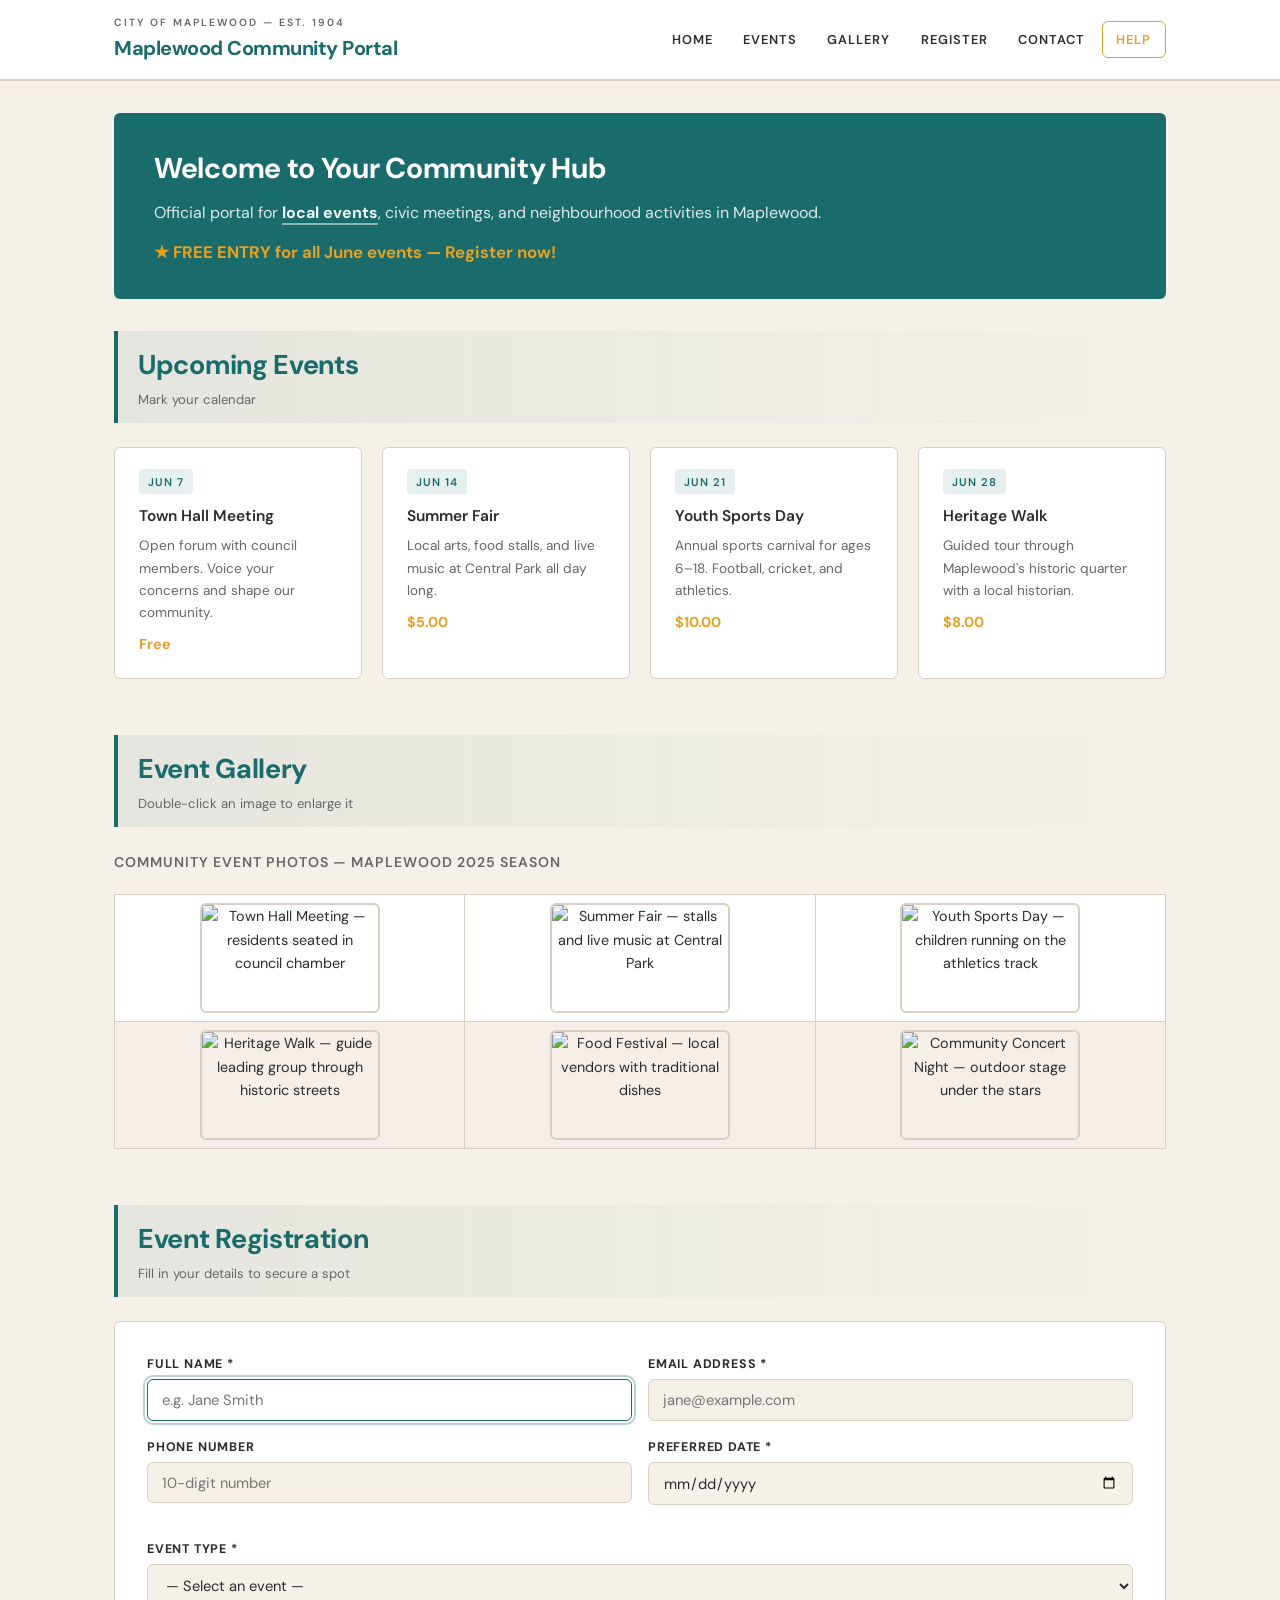
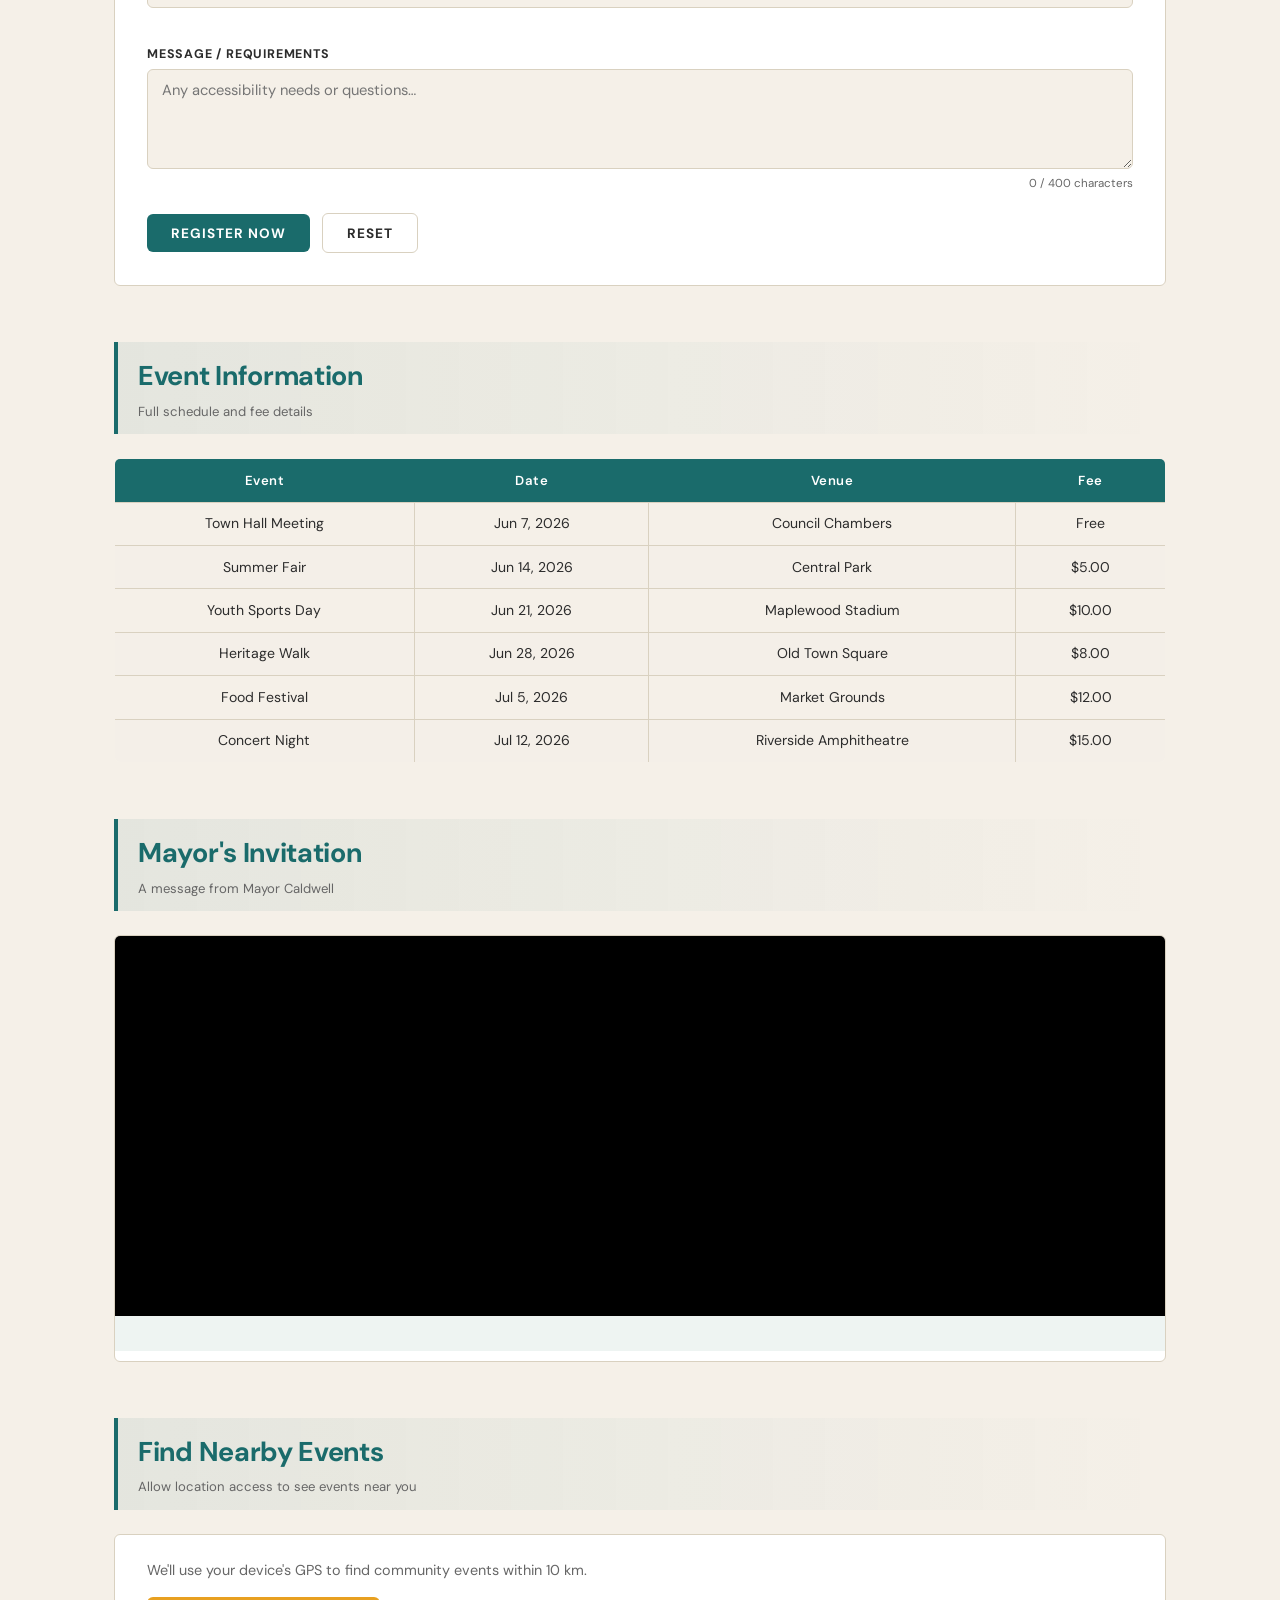
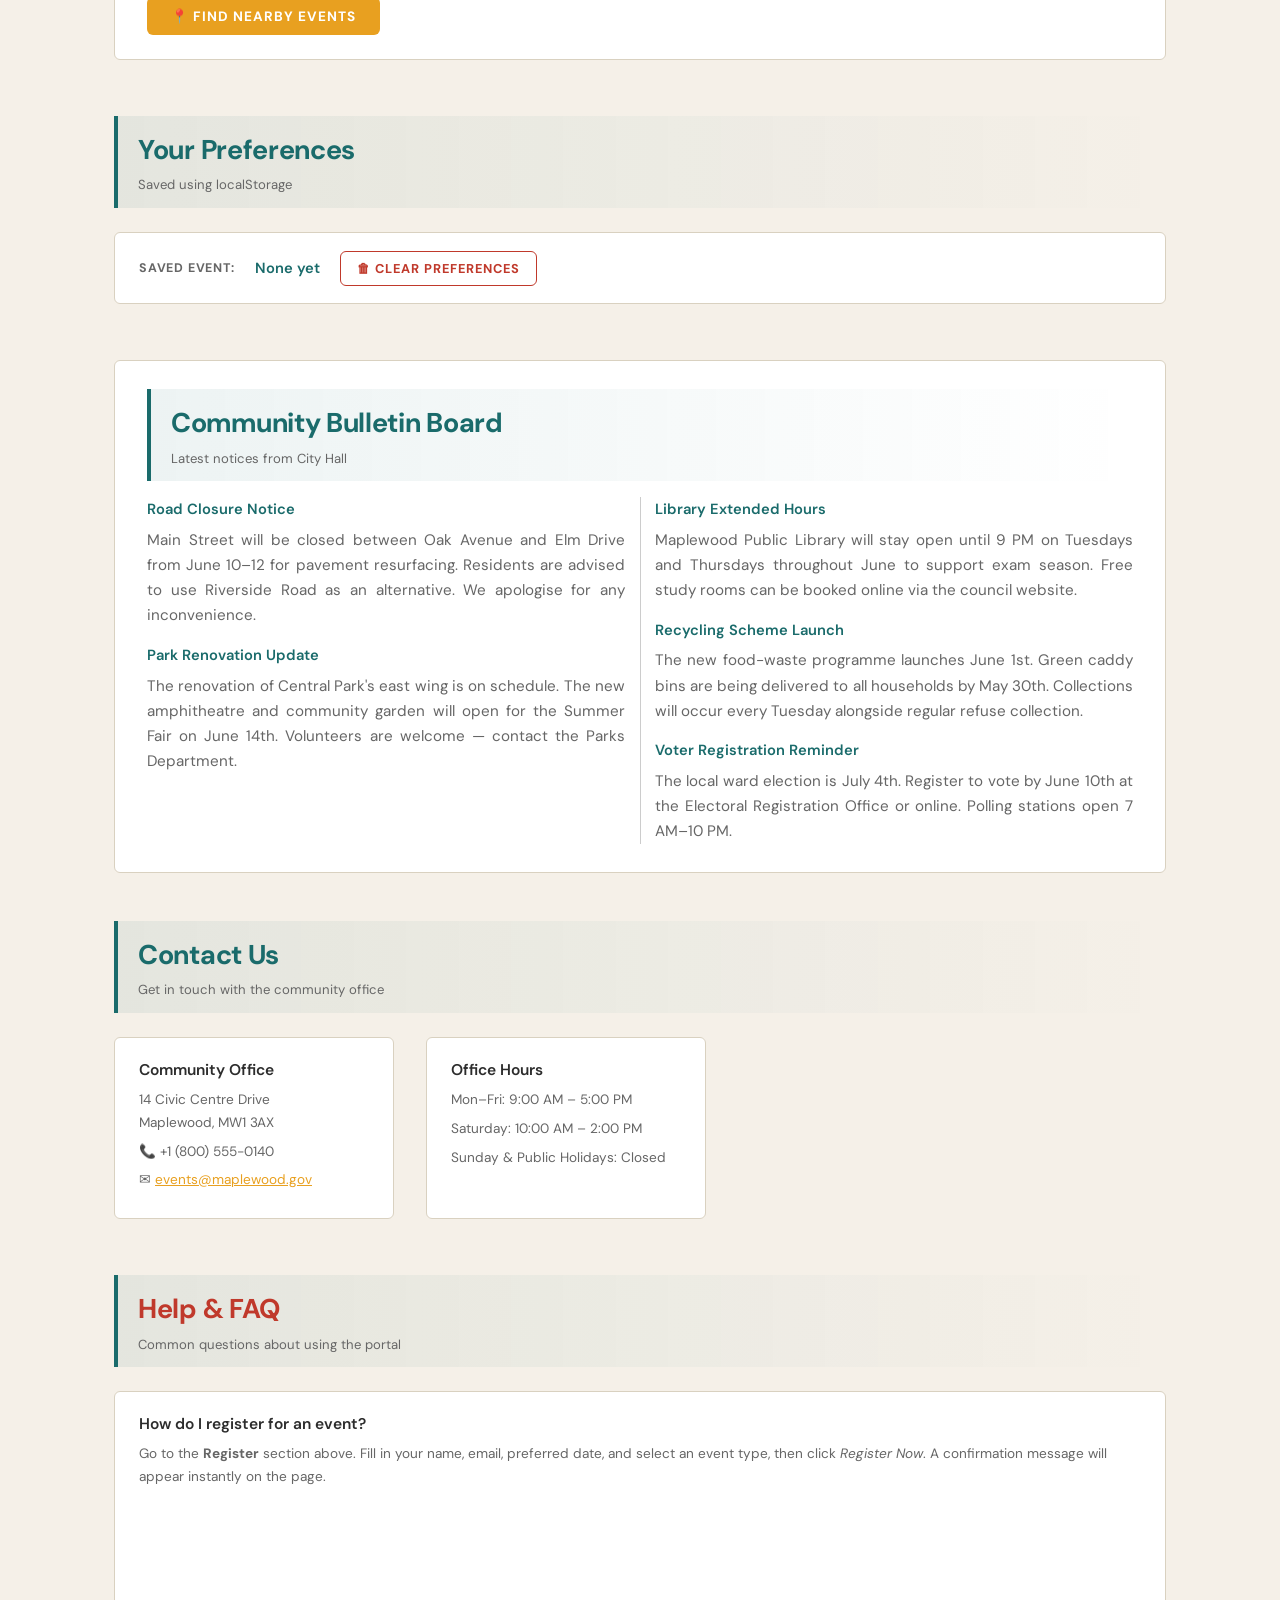
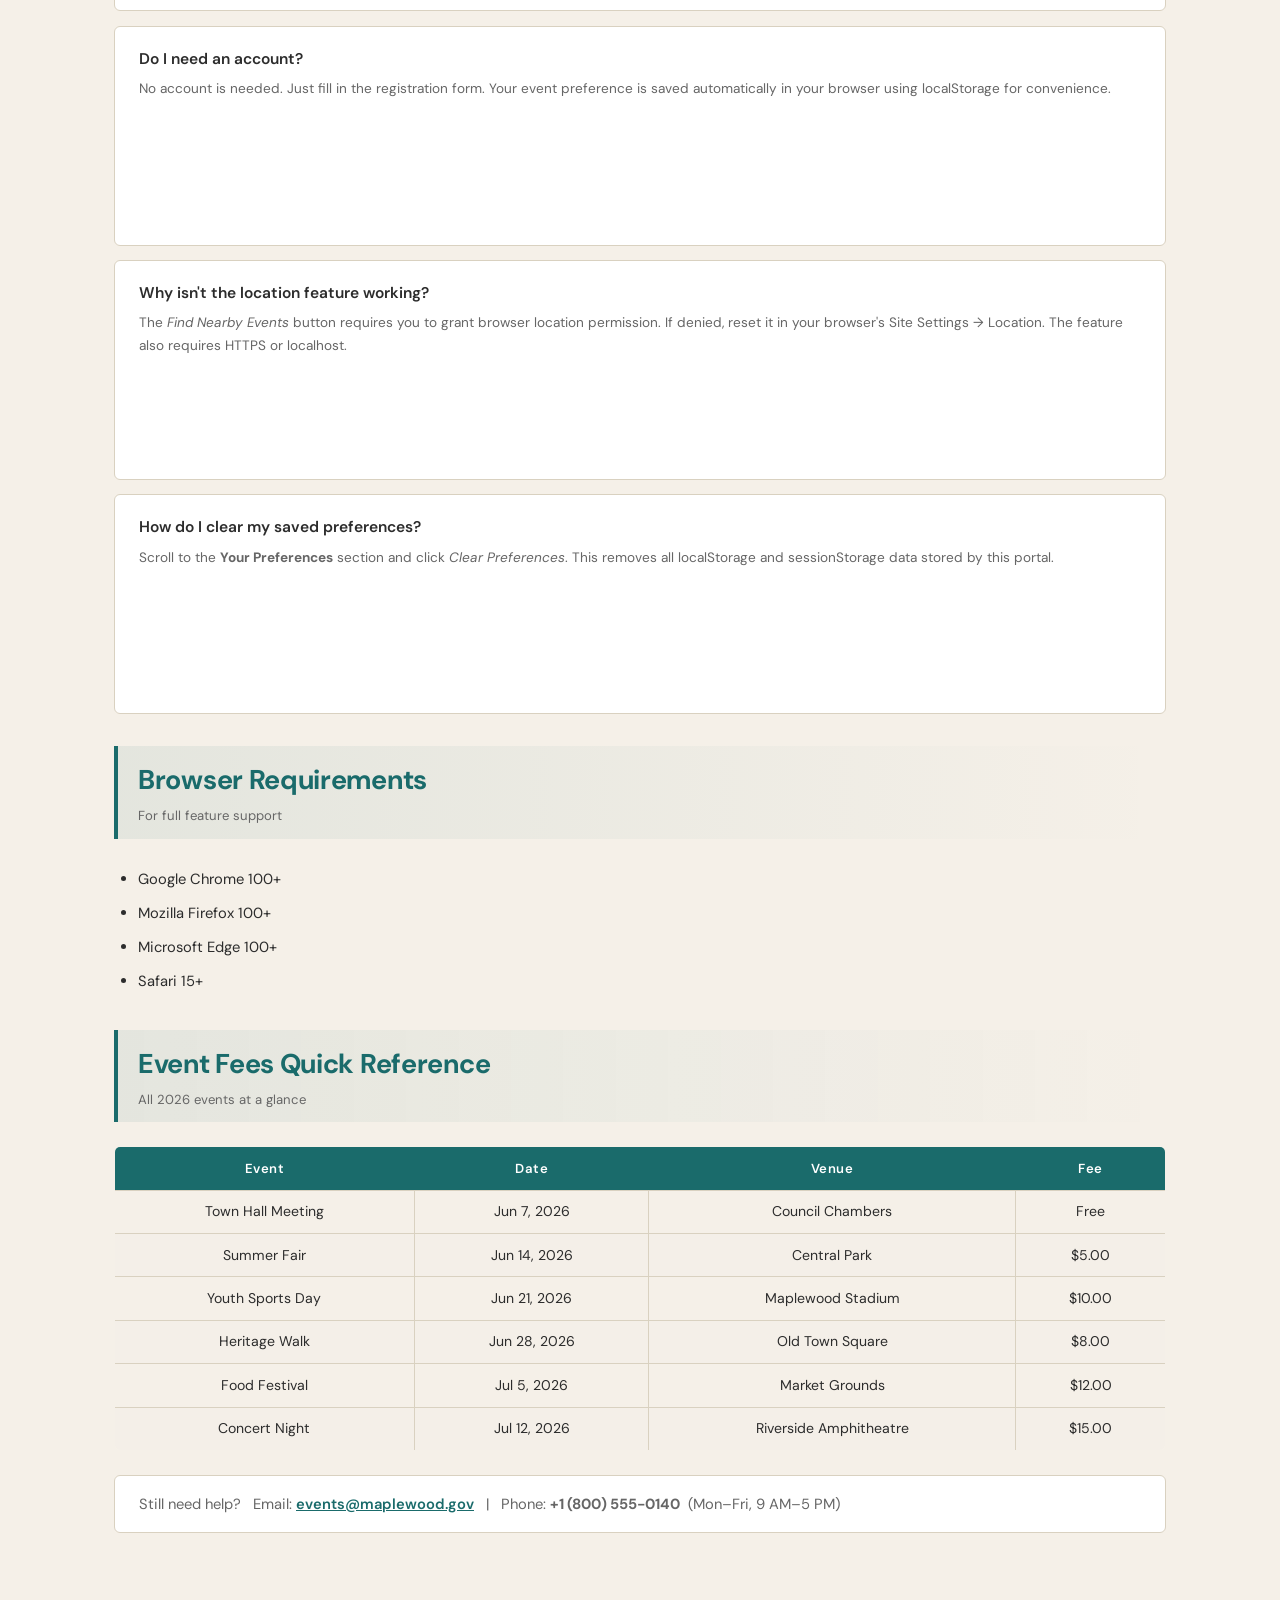
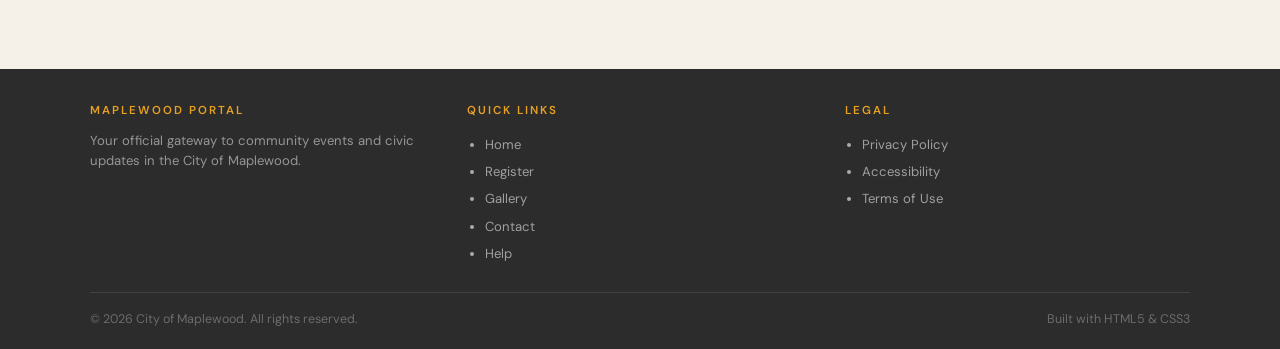
==== Module_1/index.html @ 19e80761 "Module 1 completed" ====
<!DOCTYPE html>
<html lang="en">
<head>
  <meta charset="UTF-8" />
  <meta name="viewport" content="width=device-width, initial-scale=1.0" />
  <meta name="description" content="Maplewood Local Community Event Portal — Find, register, and enjoy events in your neighbourhood." />
  <title>Maplewood Community Event Portal</title>

  <!-- CSS Method #2: Internal <style> block — body background + welcomeBanner -->
  <style>
    body {
      background-color: #F5F0E8;
    }
    #welcomeBanner {
      background-color: #1A6B6B;
    }
  </style>

  <!-- CSS Method #3: External stylesheet -->
  <link rel="stylesheet" href="styles.css" />
</head>

<!-- onbeforeunload warns if form has unsaved input -->
<body onbeforeunload="return warnUnsaved();">

<!-- ===================== HEADER ===================== -->
<header id="mainHeader">
  <div class="header-inner">
    <div class="logo-area">
      <span class="org-label">City of Maplewood &mdash; Est. 1904</span>
      <h1>Maplewood Community Portal</h1>
    </div>

    <!-- Navigation -->
    <nav aria-label="Main navigation">
      <ul>
        <li><a href="#home">Home</a></li>
        <li><a href="#events">Events</a></li>
        <li><a href="#gallery">Gallery</a></li>
        <li><a href="#register">Register</a></li>
        <li><a href="#contact">Contact</a></li>
        <li><a href="#help" class="nav-help">Help</a></li>
      </ul>
    </nav>
    <!-- End Navigation -->
  </div>
</header>

<!-- ===================== MAIN ===================== -->
<main class="page-wrap" aria-label="Main content">

  <!-- ===== HOME ===== -->
  <section id="home" aria-labelledby="home-h">

    <!-- Welcome Banner: bg set via internal <style>; padding/border via external CSS -->
    <div id="welcomeBanner">
      <h2 id="home-h">Welcome to Your Community Hub</h2>
      <p>
        Official portal for <span class="highlight">local events</span>, civic meetings,
        and neighbourhood activities in Maplewood.
      </p>
      <!-- CSS Method #1: Inline style — amber "Free Entry" badge -->
      <p style="margin-top: 0.75rem;">
        <span style="color: #E8A020; font-weight: bold; font-size: 1.05rem;">
          &#9733; FREE ENTRY for all June events &mdash; Register now!
        </span>
      </p>
    </div>

    <!-- Event Cards -->
    <div class="section-hd">
      <h2>Upcoming Events</h2>
      <p>Mark your calendar</p>
    </div>

    <div class="cards-row">
      <article class="eventCard">
        <span class="tag">Jun 7</span>
        <h3>Town Hall Meeting</h3>
        <p>Open forum with council members. Voice your concerns and shape our community.</p>
        <span class="fee-tag">Free</span>
      </article>
      <article class="eventCard">
        <span class="tag">Jun 14</span>
        <h3>Summer Fair</h3>
        <p>Local arts, food stalls, and live music at Central Park all day long.</p>
        <span class="fee-tag">$5.00</span>
      </article>
      <article class="eventCard">
        <span class="tag">Jun 21</span>
        <h3>Youth Sports Day</h3>
        <p>Annual sports carnival for ages 6&ndash;18. Football, cricket, and athletics.</p>
        <span class="fee-tag">$10.00</span>
      </article>
      <article class="eventCard">
        <span class="tag">Jun 28</span>
        <h3>Heritage Walk</h3>
        <p>Guided tour through Maplewood's historic quarter with a local historian.</p>
        <span class="fee-tag">$8.00</span>
      </article>
    </div>
  </section>
  <!-- End Home -->

  <!-- ===== GALLERY ===== -->
  <section id="gallery" aria-labelledby="gallery-h">
    <div class="section-hd">
      <h2 id="gallery-h">Event Gallery</h2>
      <p>Double-click an image to enlarge it</p>
    </div>

    <!-- Table: 2 rows x 3 columns -->
    <div class="gallery-wrap">
      <table class="gallery-table" aria-label="Event photo gallery">
        <caption>Community Event Photos &mdash; Maplewood 2025 Season</caption>
        <tbody>
          <tr>
            <td>
              <img
                src="https://placehold.co/180x110/1A6B6B/ffffff?text=Town+Hall"
                alt="Town Hall Meeting — residents seated in council chamber"
                title="Town Hall 2025"
                class="gallery-img"
                ondblclick="toggleEnlarge(this)"
              />
            </td>
            <td>
              <img
                src="https://placehold.co/180x110/E8A020/ffffff?text=Summer+Fair"
                alt="Summer Fair — stalls and live music at Central Park"
                title="Summer Fair 2025"
                class="gallery-img"
                ondblclick="toggleEnlarge(this)"
              />
            </td>
            <td>
              <img
                src="https://placehold.co/180x110/2E7D32/ffffff?text=Sports+Day"
                alt="Youth Sports Day — children running on the athletics track"
                title="Youth Sports Day 2025"
                class="gallery-img"
                ondblclick="toggleEnlarge(this)"
              />
            </td>
          </tr>
          <tr>
            <td>
              <img
                src="https://placehold.co/180x110/5C4033/ffffff?text=Heritage+Walk"
                alt="Heritage Walk — guide leading group through historic streets"
                title="Heritage Walk 2025"
                class="gallery-img"
                ondblclick="toggleEnlarge(this)"
              />
            </td>
            <td>
              <img
                src="https://placehold.co/180x110/B71C1C/ffffff?text=Food+Festival"
                alt="Food Festival — local vendors with traditional dishes"
                title="Food Festival 2025"
                class="gallery-img"
                ondblclick="toggleEnlarge(this)"
              />
            </td>
            <td>
              <img
                src="https://placehold.co/180x110/1A237E/ffffff?text=Concert+Night"
                alt="Community Concert Night — outdoor stage under the stars"
                title="Concert Night 2025"
                class="gallery-img"
                ondblclick="toggleEnlarge(this)"
              />
            </td>
          </tr>
        </tbody>
      </table>
    </div>
  </section>
  <!-- End Gallery -->

  <!-- ===== REGISTER ===== -->
  <section id="register" aria-labelledby="register-h">
    <div class="section-hd">
      <h2 id="register-h">Event Registration</h2>
      <p>Fill in your details to secure a spot</p>
    </div>

    <div class="form-box">
      <form id="regForm" novalidate>

        <div class="form-grid">

          <!-- Name -->
          <div class="form-group">
            <label for="fullName">Full Name *</label>
            <input
              type="text"
              id="fullName"
              name="fullName"
              placeholder="e.g. Jane Smith"
              required
              autofocus
            />
          </div>

          <!-- Email -->
          <div class="form-group">
            <label for="emailAddr">Email Address *</label>
            <input
              type="email"
              id="emailAddr"
              name="emailAddr"
              placeholder="jane@example.com"
              required
            />
          </div>

          <!-- Phone -->
          <div class="form-group">
            <label for="phoneNum">Phone Number</label>
            <input
              type="tel"
              id="phoneNum"
              name="phoneNum"
              placeholder="10-digit number"
              onblur="validatePhone(this)"
            />
            <!-- Error span shown by JS on blur -->
            <span class="phone-error" id="phoneError" aria-live="polite"></span>
          </div>

          <!-- Date -->
          <div class="form-group">
            <label for="eventDate">Preferred Date *</label>
            <input
              type="date"
              id="eventDate"
              name="eventDate"
              required
            />
          </div>

          <!-- Event Type -->
          <div class="form-group full">
            <label for="eventType">Event Type *</label>
            <select
              id="eventType"
              name="eventType"
              required
              onchange="onEventTypeChange(this)"
            >
              <option value="" disabled selected>&mdash; Select an event &mdash;</option>
              <option value="town-hall"     data-fee="Free">Town Hall Meeting</option>
              <option value="summer-fair"   data-fee="$5.00">Summer Fair</option>
              <option value="sports-day"    data-fee="$10.00">Youth Sports Day</option>
              <option value="heritage-walk" data-fee="$8.00">Heritage Walk</option>
              <option value="food-festival" data-fee="$12.00">Food Festival</option>
              <option value="concert-night" data-fee="$15.00">Concert Night</option>
            </select>
            <span id="feeDisplay" aria-live="polite"></span>
          </div>

          <!-- Message / Feedback textarea -->
          <div class="form-group full">
            <label for="message">Message / Requirements</label>
            <textarea
              id="message"
              name="message"
              placeholder="Any accessibility needs or questions&hellip;"
              oninput="updateCharCount(this)"
              maxlength="400"
            ></textarea>
            <span class="char-count" id="charCount" aria-live="polite">0 / 400 characters</span>
          </div>

        </div><!-- /form-grid -->

        <!-- Actions -->
        <div class="form-actions">
          <button
            type="submit"
            id="submitBtn"
            class="btn btn-primary"
            onclick="handleSubmit(event)"
          >
            Register Now
          </button>
          <button type="reset" class="btn btn-outline">Reset</button>
        </div>

        <!-- Output: confirmation message -->
        <output id="formOutput" name="result" for="fullName emailAddr eventType" aria-live="assertive"></output>

      </form>
    </div>
  </section>
  <!-- End Register -->

  <!-- ===== EVENTS ===== -->
  <section id="events" aria-labelledby="events-h">
    <div class="section-hd">
      <h2 id="events-h">Event Information</h2>
      <p>Full schedule and fee details</p>
    </div>

    <table class="data-table" aria-label="Events schedule and fees">
      <thead>
        <tr>
          <th>Event</th>
          <th>Date</th>
          <th>Venue</th>
          <th>Fee</th>
        </tr>
      </thead>
      <tbody>
        <tr>
          <td>Town Hall Meeting</td>
          <td>Jun 7, 2026</td>
          <td>Council Chambers</td>
          <td>Free</td>
        </tr>
        <tr>
          <td>Summer Fair</td>
          <td>Jun 14, 2026</td>
          <td>Central Park</td>
          <td>$5.00</td>
        </tr>
        <tr>
          <td>Youth Sports Day</td>
          <td>Jun 21, 2026</td>
          <td>Maplewood Stadium</td>
          <td>$10.00</td>
        </tr>
        <tr>
          <td>Heritage Walk</td>
          <td>Jun 28, 2026</td>
          <td>Old Town Square</td>
          <td>$8.00</td>
        </tr>
        <tr>
          <td>Food Festival</td>
          <td>Jul 5, 2026</td>
          <td>Market Grounds</td>
          <td>$12.00</td>
        </tr>
        <tr>
          <td>Concert Night</td>
          <td>Jul 12, 2026</td>
          <td>Riverside Amphitheatre</td>
          <td>$15.00</td>
        </tr>
      </tbody>
    </table>
  </section>

  <!-- ===== VIDEO ===== -->
  <section id="video" aria-labelledby="video-h">
    <div class="section-hd">
      <h2 id="video-h">Mayor's Invitation</h2>
      <p>A message from Mayor Caldwell</p>
    </div>

    <div class="video-box">
      <video
        id="eventVideo"
        controls
        width="100%"
        poster="https://placehold.co/800x400/1A6B6B/ffffff?text=Mayor%27s+Invitation"
        oncanplay="onVideoReady()"
        aria-label="Mayor's video invitation"
      >
        <source src="https://www.w3schools.com/html/mov_bbb.mp4" type="video/mp4" />
        <p>Your browser does not support video. <a href="https://www.w3schools.com/html/mov_bbb.mp4">Download it here</a>.</p>
      </video>
      <p id="videoStatus" aria-live="polite"></p>
    </div>
  </section>

  <!-- ===== GEOLOCATION ===== -->
  <section id="geolocation" aria-labelledby="geo-h">
    <div class="section-hd">
      <h2 id="geo-h">Find Nearby Events</h2>
      <p>Allow location access to see events near you</p>
    </div>

    <div class="geo-box">
      <div>
        <p style="margin-bottom: 0.9rem; font-size: 0.9rem;">
          We'll use your device's GPS to find community events within 10 km.
        </p>
        <button class="btn btn-geo" id="geoBtn" onclick="findNearby()">
          &#128205; Find Nearby Events
        </button>
      </div>
      <div style="flex: 1; min-width: 200px;">
        <div id="geoResult" aria-live="polite"></div>
      </div>
    </div>
  </section>

  <!-- ===== PREFERENCES ===== -->
  <section id="preferences" aria-labelledby="prefs-h">
    <div class="section-hd">
      <h2 id="prefs-h">Your Preferences</h2>
      <p>Saved using localStorage</p>
    </div>

    <div class="prefs-bar">
      <span class="label">Saved Event:</span>
      <span id="savedPref">None yet</span>
      <button class="btn btn-clear" id="clearBtn" onclick="clearPrefs()">
        &#128465; Clear Preferences
      </button>
    </div>
  </section>

  <!-- ===== BULLETIN (Multi-column) ===== -->
  <article id="bulletin" aria-labelledby="bulletin-h">
    <div class="section-hd" style="margin-bottom: 0;">
      <h2 id="bulletin-h">Community Bulletin Board</h2>
      <p>Latest notices from City Hall</p>
    </div>
    <div class="bulletin-body">
      <h3>Road Closure Notice</h3>
      <p>
        Main Street will be closed between Oak Avenue and Elm Drive from June 10&ndash;12
        for pavement resurfacing. Residents are advised to use Riverside Road as an
        alternative. We apologise for any inconvenience.
      </p>

      <h3>Park Renovation Update</h3>
      <p>
        The renovation of Central Park's east wing is on schedule. The new amphitheatre
        and community garden will open for the Summer Fair on June 14th. Volunteers are
        welcome &mdash; contact the Parks Department.
      </p>

      <h3>Library Extended Hours</h3>
      <p>
        Maplewood Public Library will stay open until 9 PM on Tuesdays and Thursdays
        throughout June to support exam season. Free study rooms can be booked online
        via the council website.
      </p>

      <h3>Recycling Scheme Launch</h3>
      <p>
        The new food-waste programme launches June 1st. Green caddy bins are being
        delivered to all households by May 30th. Collections will occur every Tuesday
        alongside regular refuse collection.
      </p>

      <h3>Voter Registration Reminder</h3>
      <p>
        The local ward election is July 4th. Register to vote by June 10th at the
        Electoral Registration Office or online. Polling stations open 7 AM&ndash;10 PM.
      </p>
    </div>
  </article>

  <!-- ===== CONTACT ===== -->
  <section id="contact" aria-labelledby="contact-h" style="margin-top: 3rem;">
    <div class="section-hd">
      <h2 id="contact-h">Contact Us</h2>
      <p>Get in touch with the community office</p>
    </div>

    <div style="display: flex; gap: 2rem; flex-wrap: wrap;">
      <div class="eventCard" style="max-width: 280px;">
        <h3>Community Office</h3>
        <p>14 Civic Centre Drive<br>Maplewood, MW1 3AX</p>
        <p>&#128222; +1 (800) 555-0140</p>
        <p>&#9993; <a href="mailto:events@maplewood.gov" style="color: var(--accent);">events@maplewood.gov</a></p>
      </div>
      <div class="eventCard" style="max-width: 280px;">
        <h3>Office Hours</h3>
        <p>Mon&ndash;Fri: 9:00 AM &ndash; 5:00 PM</p>
        <p>Saturday: 10:00 AM &ndash; 2:00 PM</p>
        <p>Sunday &amp; Public Holidays: Closed</p>
      </div>
    </div>
  </section>

  <!-- ===== HELP & FAQ ===== -->
  <section id="help" aria-labelledby="help-h">
    <div class="section-hd">
      <!-- CSS Method #1 also demonstrated here: inline red heading -->
      <h2 id="help-h" style="color: #C0392B;">Help &amp; FAQ</h2>
      <p>Common questions about using the portal</p>
    </div>

    <!-- FAQ Cards -->
    <div class="cards-row" style="flex-direction: column; gap: 0.9rem; margin-bottom: 2rem;">

      <div class="eventCard" style="max-width: 100%;">
        <h3>How do I register for an event?</h3>
        <p style="margin-top: 0.35rem;">
          Go to the <strong>Register</strong> section above. Fill in your name, email,
          preferred date, and select an event type, then click <em>Register Now</em>.
          A confirmation message will appear instantly on the page.
        </p>
      </div>

      <div class="eventCard" style="max-width: 100%;">
        <h3>Do I need an account?</h3>
        <p style="margin-top: 0.35rem;">
          No account is needed. Just fill in the registration form. Your event preference
          is saved automatically in your browser using localStorage for convenience.
        </p>
      </div>

      <div class="eventCard" style="max-width: 100%;">
        <h3>Why isn't the location feature working?</h3>
        <p style="margin-top: 0.35rem;">
          The <em>Find Nearby Events</em> button requires you to grant browser location
          permission. If denied, reset it in your browser's Site Settings &rarr; Location.
          The feature also requires HTTPS or localhost.
        </p>
      </div>

      <div class="eventCard" style="max-width: 100%;">
        <h3>How do I clear my saved preferences?</h3>
        <p style="margin-top: 0.35rem;">
          Scroll to the <strong>Your Preferences</strong> section and click
          <em>Clear Preferences</em>. This removes all localStorage and sessionStorage data
          stored by this portal.
        </p>
      </div>

    </div>

    <!-- Browser Support -->
    <div class="section-hd">
      <h2>Browser Requirements</h2>
      <p>For full feature support</p>
    </div>

    <ul style="padding-left: 1.5rem; list-style-type: disc; margin-bottom: 2rem;">
      <li style="padding: 0.3rem 0; color: #2C2C2C; font-size: 0.92rem;">Google Chrome 100+</li>
      <li style="padding: 0.3rem 0; color: #2C2C2C; font-size: 0.92rem;">Mozilla Firefox 100+</li>
      <li style="padding: 0.3rem 0; color: #2C2C2C; font-size: 0.92rem;">Microsoft Edge 100+</li>
      <li style="padding: 0.3rem 0; color: #2C2C2C; font-size: 0.92rem;">Safari 15+</li>
    </ul>

    <!-- Event Fees Quick Reference Table -->
    <div class="section-hd">
      <h2>Event Fees Quick Reference</h2>
      <p>All 2026 events at a glance</p>
    </div>

    <table class="data-table" aria-label="Event fees quick reference">
      <thead>
        <tr>
          <th>Event</th>
          <th>Date</th>
          <th>Venue</th>
          <th>Fee</th>
        </tr>
      </thead>
      <tbody>
        <tr>
          <td>Town Hall Meeting</td>
          <td>Jun 7, 2026</td>
          <td>Council Chambers</td>
          <td>Free</td>
        </tr>
        <tr>
          <td>Summer Fair</td>
          <td>Jun 14, 2026</td>
          <td>Central Park</td>
          <td>$5.00</td>
        </tr>
        <tr>
          <td>Youth Sports Day</td>
          <td>Jun 21, 2026</td>
          <td>Maplewood Stadium</td>
          <td>$10.00</td>
        </tr>
        <tr>
          <td>Heritage Walk</td>
          <td>Jun 28, 2026</td>
          <td>Old Town Square</td>
          <td>$8.00</td>
        </tr>
        <tr>
          <td>Food Festival</td>
          <td>Jul 5, 2026</td>
          <td>Market Grounds</td>
          <td>$12.00</td>
        </tr>
        <tr>
          <td>Concert Night</td>
          <td>Jul 12, 2026</td>
          <td>Riverside Amphitheatre</td>
          <td>$15.00</td>
        </tr>
      </tbody>
    </table>

    <!-- Still need help -->
    <div style="margin-top: 1.5rem; padding: 1rem 1.5rem; background: #fff; border: 1.5px solid var(--border); border-radius: var(--radius);">
      <p style="font-size: 0.92rem; margin-bottom: 0;">
        Still need help? &nbsp;
        Email: <a href="mailto:events@maplewood.gov" style="color: var(--primary); font-weight: 600;">events@maplewood.gov</a>
        &nbsp;&nbsp;|&nbsp;&nbsp;
        Phone: <strong>+1 (800) 555-0140</strong> &nbsp;(Mon&ndash;Fri, 9 AM&ndash;5 PM)
      </p>
    </div>

  </section>
  <!-- End Help -->

</main>
<!-- End Main -->

<!-- ===================== FOOTER ===================== -->
<!-- Footer -->
<footer aria-label="Site footer">
  <div class="footer-in">
    <div class="footer-row">
      <div class="footer-col">
        <h3>Maplewood Portal</h3>
        <p>Your official gateway to community events and civic updates in the City of Maplewood.</p>
      </div>
      <div class="footer-col">
        <h3>Quick Links</h3>
        <ul>
          <li><a href="#home">Home</a></li>
          <li><a href="#register">Register</a></li>
          <li><a href="#gallery">Gallery</a></li>
          <li><a href="#contact">Contact</a></li>
          <li><a href="#help">Help</a></li>
        </ul>
      </div>
      <div class="footer-col">
        <h3>Legal</h3>
        <ul>
          <li><a href="#">Privacy Policy</a></li>
          <li><a href="#">Accessibility</a></li>
          <li><a href="#">Terms of Use</a></li>
        </ul>
      </div>
    </div>
    <div class="footer-bottom">
      <span>&copy; 2026 City of Maplewood. All rights reserved.</span>
      <span>Built with HTML5 &amp; CSS3</span>
    </div>
  </div>
</footer>
<!-- End Footer -->

<!-- ===================== JAVASCRIPT ===================== -->
<script>
  // Open Chrome DevTools > Console to debug

  /* ---- Fee map ---- */
  const FEES = {
    'town-hall':     'Free',
    'summer-fair':   '$5.00',
    'sports-day':    '$10.00',
    'heritage-walk': '$8.00',
    'food-festival': '$12.00',
    'concert-night': '$15.00',
  };

  /* ---- Track unsaved form state ---- */
  let formDirty = false;
  document.getElementById('regForm').addEventListener('input', () => { formDirty = true; });
  document.getElementById('regForm').addEventListener('reset', () => { formDirty = false; });

  /* ================================================================
     1. PHONE VALIDATION — onblur
  ================================================================ */
  function validatePhone(input) {
    const digits = input.value.replace(/\D/g, '');
    const errEl  = document.getElementById('phoneError');
    if (input.value.trim() !== '' && digits.length !== 10) {
      errEl.textContent = '⚠ Enter a valid 10-digit phone number.';
      console.log('[Phone] Invalid:', input.value);
    } else {
      errEl.textContent = '';
      console.log('[Phone] Valid.');
    }
  }

  /* ================================================================
     2. EVENT TYPE CHANGE — onchange + localStorage
  ================================================================ */
  function onEventTypeChange(select) {
    const val   = select.value;
    const label = select.options[select.selectedIndex].text;
    const fee   = FEES[val] || '';

    // Show fee
    document.getElementById('feeDisplay').textContent = fee ? `Registration fee: ${fee}` : '';
    console.log('[EventType] Selected:', val, '| Fee:', fee);

    // Save to localStorage
    localStorage.setItem('preferredEvent', val);
    localStorage.setItem('preferredEventLabel', label);
    sessionStorage.setItem('sessionEvent', val);
    console.log('[Storage] Saved to localStorage:', val);

    updatePrefDisplay();
  }

  /* ================================================================
     3. FORM SUBMIT — onclick
  ================================================================ */
  function handleSubmit(e) {
    e.preventDefault();
    const name      = document.getElementById('fullName').value.trim();
    const email     = document.getElementById('emailAddr').value.trim();
    const sel       = document.getElementById('eventType');
    const typeLabel = sel.options[sel.selectedIndex]?.text || '';
    const output    = document.getElementById('formOutput');

    console.log('[FormSubmit] Name:', name, '| Email:', email, '| Event:', typeLabel);

    if (!name || !email || !sel.value) {
      output.textContent = '⚠ Please fill in all required fields.';
      output.style.background  = 'rgba(192,57,43,0.08)';
      output.style.borderColor = 'rgba(192,57,43,0.25)';
      output.style.color       = '#C0392B';
    } else {
      output.textContent = `✅ Thanks, ${name}! You're registered for "${typeLabel}". Confirmation sent to ${email}.`;
      output.style.background  = '';
      output.style.borderColor = '';
      output.style.color       = '';
      formDirty = false;
    }
    output.classList.add('show');
    output.style.display = 'block';
  }

  /* ================================================================
     4. GALLERY ENLARGE — ondblclick
  ================================================================ */
  function toggleEnlarge(img) {
    if (img.dataset.enlarged === 'true') {
      img.style.width          = '';
      img.style.height         = '';
      img.dataset.enlarged     = 'false';
      console.log('[Gallery] Image restored.');
    } else {
      img.style.width          = '300px';
      img.style.height         = 'auto';
      img.dataset.enlarged     = 'true';
      console.log('[Gallery] Image enlarged to 300px.');
    }
  }

  /* ================================================================
     5. CHARACTER COUNT — oninput
  ================================================================ */
  function updateCharCount(ta) {
    const len = ta.value.length;
    const max = ta.maxLength;
    const el  = document.getElementById('charCount');
    el.textContent = `${len} / ${max} characters`;
    el.style.color = len > max * 0.9 ? '#C0392B' : '';
    console.log('[CharCount]', len);
  }

  /* ================================================================
     6. VIDEO READY — oncanplay
  ================================================================ */
  function onVideoReady() {
    document.getElementById('videoStatus').textContent = '▶ Video ready!';
    console.log('[Video] canplay fired — video ready.');
  }

  /* ================================================================
     7. GEOLOCATION — onclick
  ================================================================ */
  function findNearby() {
    const el = document.getElementById('geoResult');
    el.className    = 'show';
    el.textContent  = '⏳ Detecting your location…';

    console.log('[Geo] Requesting position — enableHighAccuracy: true, timeout: 8000');

    if (!navigator.geolocation) {
      el.textContent = '❌ Geolocation not supported by your browser.';
      el.className   = 'show err';
      return;
    }

    navigator.geolocation.getCurrentPosition(
      /* Success */
      function (pos) {
        const lat = pos.coords.latitude.toFixed(5);
        const lng = pos.coords.longitude.toFixed(5);
        const acc = Math.round(pos.coords.accuracy);
        el.className = 'show';
        el.innerHTML =
          `📍 Location found!<br>` +
          `Latitude:  <strong>${lat}</strong><br>` +
          `Longitude: <strong>${lng}</strong><br>` +
          `Accuracy:  ±${acc} m`;
        console.log('[Geo] Success — lat:', lat, 'lng:', lng);
      },
      /* Error */
      function (err) {
        let msg = '';
        switch (err.code) {
          case err.PERMISSION_DENIED:
            msg = '🔒 Permission denied. Allow location access in browser settings.';
            console.warn('[Geo] PERMISSION_DENIED');
            break;
          case err.POSITION_UNAVAILABLE:
            msg = '📡 Position unavailable. Check your connection.';
            console.warn('[Geo] POSITION_UNAVAILABLE');
            break;
          case err.TIMEOUT:
            msg = '⏱ Request timed out. Try again.';
            console.warn('[Geo] TIMEOUT');
            break;
          default:
            msg = '❌ Unknown geolocation error.';
            console.error('[Geo] Unknown error:', err);
        }
        el.textContent = msg;
        el.className   = 'show err';
      },
      { enableHighAccuracy: true, timeout: 8000, maximumAge: 0 }
    );
  }

  /* ================================================================
     8. WEB STORAGE — Load preferences on page load
  ================================================================ */
  function updatePrefDisplay() {
    const label = localStorage.getItem('preferredEventLabel');
    document.getElementById('savedPref').textContent = label || 'None yet';
  }

  function loadPrefs() {
    const saved = localStorage.getItem('preferredEvent');
    if (saved) {
      const sel = document.getElementById('eventType');
      if (sel) {
        sel.value = saved;
        const fee = FEES[saved] || '';
        if (fee) document.getElementById('feeDisplay').textContent = `Registration fee: ${fee}`;
      }
      console.log('[Storage] Loaded preferredEvent:', saved);
    } else {
      console.log('[Storage] No saved preference.');
    }
    updatePrefDisplay();
  }

  function clearPrefs() {
    localStorage.clear();
    sessionStorage.clear();
    console.log('[Storage] Cleared localStorage and sessionStorage.');
    document.getElementById('savedPref').textContent = 'None yet';
    const sel = document.getElementById('eventType');
    if (sel) {
      sel.value = '';
      document.getElementById('feeDisplay').textContent = '';
    }
    alert('Preferences cleared.');
  }

  /* ================================================================
     9. UNSAVED WARNING — onbeforeunload
  ================================================================ */
  function warnUnsaved() {
    if (formDirty) {
      console.log('[BeforeUnload] Unsaved form data detected.');
      return 'You have unsaved registration data. Leave anyway?';
    }
  }

  /* ================================================================
     INIT
  ================================================================ */
  window.addEventListener('DOMContentLoaded', function () {
    console.log('[Init] Portal loaded. Restoring preferences…');
    loadPrefs();
    console.log('[Init] Ready.');
  });
</script>

</body>
</html>
---- Module_1/styles.css ----
/* ============================================================
   LOCAL COMMUNITY EVENT PORTAL — styles.css
   External Stylesheet (CSS Inclusion Method #3)
   Use Chrome DevTools Device Toolbar to test responsiveness
   ============================================================ */

/* Google Fonts Import */
@import url('https://fonts.googleapis.com/css2?family=DM+Sans:wght@300;400;500;600;700&display=swap');

/* ============================================================
   CSS Custom Properties (Design Tokens)
   ============================================================ */
:root {
  --bg:        #F5F0E8;
  --primary:   #1A6B6B;
  --primary-dk:#145454;
  --accent:    #E8A020;
  --text:      #2C2C2C;
  --text-muted:#666666;
  --surface:   #FFFFFF;
  --border:    #D9D1C0;
  --error:     #C0392B;
  --success:   #1A6B4A;
  --radius:    6px;
  --transition:0.2s ease;
}

/* ============================================================
   Universal Reset
   ============================================================ */
* {
  margin: 0;
  padding: 0;
  box-sizing: border-box;
}

/* ============================================================
   Base — Element Selectors
   ============================================================ */
body {
  font-family: 'DM Sans', Arial, sans-serif;
  font-size: 16px;
  color: var(--text);
  background-color: var(--bg);
  line-height: 1.65;
}

/* Grouping selector: h3, p */
h3, p {
  line-height: 1.65;
}

h1 {
  font-size: clamp(1.5rem, 3vw, 2.2rem);
  font-weight: 700;
  letter-spacing: -0.5px;
}

h2 {
  font-size: clamp(1.2rem, 2.5vw, 1.7rem);
  font-weight: 700;
  color: var(--primary);
  letter-spacing: -0.3px;
}

h3 {
  font-size: 1.05rem;
  font-weight: 600;
  color: var(--text);
}

p {
  color: var(--text-muted);
  font-size: 0.95rem;
  margin-bottom: 0.6rem;
}

table {
  width: 100%;
  border-collapse: collapse;
  font-size: 0.9rem;
}

/* ============================================================
   ID Selector — #mainHeader
   ============================================================ */
#mainHeader {
  background: var(--surface);
  border-bottom: 2px solid var(--border);
  position: sticky;
  top: 0;
  z-index: 100;
}

.header-inner {
  max-width: 1100px;
  margin: 0 auto;
  padding: 0.9rem 1.5rem;
  display: flex;
  align-items: center;
  justify-content: space-between;
  gap: 1rem;
}

.logo-area {
  display: flex;
  flex-direction: column;
}

.logo-area .org-label {
  font-size: 0.65rem;
  font-weight: 600;
  text-transform: uppercase;
  letter-spacing: 2px;
  color: var(--text-muted);
}

.logo-area h1 {
  font-size: 1.25rem;
  color: var(--primary);
  font-weight: 700;
}

/* ============================================================
   Navigation
   ============================================================ */

/* Navigation */
nav {
  display: flex;
  align-items: center;
}

nav ul {
  list-style-type: none;
  display: flex;
  align-items: center;
  gap: 0.2rem;
}

nav ul li {
  padding: 0;
  margin: 0;
}

nav a {
  display: inline-block;
  padding: 0.45rem 0.85rem;
  font-size: 0.8rem;
  font-weight: 600;
  text-transform: uppercase;
  letter-spacing: 1px;
  border-radius: var(--radius);
  transition: background var(--transition), color var(--transition);
}

/* Link pseudo-classes */
nav a:link    { color: var(--text); text-decoration: none; }
nav a:visited { color: var(--text-muted); }
nav a:hover   { background: rgba(26,107,107,0.1); color: var(--primary); text-decoration: none; }
nav a:active  { background: var(--primary); color: #fff; }

.nav-help {
  border: 1.5px solid var(--accent);
  color: var(--accent) !important;
}
.nav-help:hover {
  background: rgba(232,160,32,0.12) !important;
  color: var(--accent) !important;
}

/* ============================================================
   Main Wrapper
   ============================================================ */
.page-wrap {
  max-width: 1100px;
  margin: 0 auto;
  padding: 2rem 1.5rem;
}

section {
  margin-bottom: 3.5rem;
}

/* ============================================================
   Section Headers — linear-gradient (subtle)
   ============================================================ */
.section-hd {
  padding: 0.75rem 1.25rem;
  margin-bottom: 1.5rem;
  background: linear-gradient(90deg, rgba(26,107,107,0.08) 0%, transparent 100%);
  border-left: 4px solid var(--primary);
  border-radius: 0 var(--radius) var(--radius) 0;
}

.section-hd h2 {
  margin-bottom: 0.1rem;
}

.section-hd p {
  margin-bottom: 0;
  font-size: 0.82rem;
  color: var(--text-muted);
}

/* ============================================================
   Welcome Banner (#welcomeBanner styled via internal CSS)
   ============================================================ */
#welcomeBanner {
  /* background set via <style> block in <head> */
  padding: 2rem 2.5rem;
  border-radius: var(--radius);
  margin-bottom: 2rem;
}

#welcomeBanner h2 {
  color: #fff;
  font-size: clamp(1.3rem, 2.5vw, 1.8rem);
  margin-bottom: 0.5rem;
}

#welcomeBanner p {
  color: rgba(255,255,255,0.85);
  font-size: 1rem;
  margin-bottom: 0;
}

/* .highlight class */
.highlight {
  font-weight: 700;
  color: rgba(255,255,255,0.95);
  border-bottom: 2px solid rgba(255,255,255,0.5);
}

/* ============================================================
   Event Cards — .eventCard (Class Selector)
   ============================================================ */

/* Event Cards */
.cards-row {
  display: flex;
  flex-wrap: wrap;
  gap: 1.25rem;
}

.eventCard {
  background: var(--surface);
  border: 1.5px solid var(--border);
  border-radius: var(--radius);
  padding: 1.25rem 1.5rem;
  margin: 0;
  flex: 1 1 220px;
  max-width: 280px;
  transition: border-color var(--transition), transform var(--transition);
  outline: none;
}

.eventCard:hover {
  border-color: var(--primary);
  transform: translateY(-3px);
}

.eventCard .tag {
  display: inline-block;
  background: rgba(26,107,107,0.1);
  color: var(--primary);
  font-size: 0.7rem;
  font-weight: 600;
  text-transform: uppercase;
  letter-spacing: 1px;
  padding: 0.2rem 0.55rem;
  border-radius: 3px;
  margin-bottom: 0.6rem;
}

.eventCard h3 {
  margin-bottom: 0.35rem;
  font-size: 0.97rem;
}

.eventCard p {
  font-size: 0.85rem;
  margin-bottom: 0.4rem;
}

.eventCard .fee-tag {
  font-weight: 700;
  color: var(--accent);
  font-size: 0.9rem;
}

/* ============================================================
   Image Gallery — CSS Grid
   ============================================================ */

/* Image Gallery */
.gallery-wrap {
  overflow-x: auto;
}

.gallery-table {
  min-width: 540px;
}

.gallery-table caption {
  caption-side: top;
  font-weight: 600;
  font-size: 0.88rem;
  text-transform: uppercase;
  letter-spacing: 1px;
  color: var(--text-muted);
  margin-bottom: 0.75rem;
  text-align: left;
  padding: 0 0 0.5rem 0;
}

/* Table Styling */
.gallery-table th {
  background: var(--primary);
  color: #fff;
  padding: 0.6rem 0.75rem;
  font-size: 0.78rem;
  font-weight: 600;
  text-align: center;
  text-transform: uppercase;
  letter-spacing: 0.5px;
}

.gallery-table td {
  padding: 0.5rem;
  border: 1px solid var(--border);
  text-align: center;
  vertical-align: middle;
  background: var(--surface);
}

.gallery-table tr:nth-child(even) td {
  background: rgba(245,240,232,0.7);
}

.gallery-img {
  border: 2px solid var(--border);
  border-radius: var(--radius);
  display: block;
  width: 100%;
  max-width: 180px;
  height: 110px;
  object-fit: cover;
  cursor: pointer;
  margin: 0 auto;
  transition: border-color var(--transition), transform var(--transition);
}

.gallery-img:hover {
  border-color: var(--primary);
  transform: scale(1.04);
}

/* ============================================================
   Registration Form
   ============================================================ */

/* Registration Form */
.form-box {
  background: var(--surface);
  border: 1.5px solid var(--border);
  border-radius: var(--radius);
  padding: 2rem;
}

.form-grid {
  display: grid;
  grid-template-columns: 1fr 1fr;
  gap: 1rem;
}

.form-group {
  display: flex;
  flex-direction: column;
  gap: 0.3rem;
}

.form-group.full {
  grid-column: 1 / -1;
}

.form-group label {
  font-size: 0.78rem;
  font-weight: 700;
  text-transform: uppercase;
  letter-spacing: 0.8px;
  color: var(--text);
}

.form-group input,
.form-group select,
.form-group textarea {
  padding: 0.6rem 0.85rem;
  border: 1.5px solid var(--border);
  border-radius: var(--radius);
  font-family: 'DM Sans', Arial, sans-serif;
  font-size: 0.92rem;
  color: var(--text);
  background: var(--bg);
  transition: border-color var(--transition);
}

/* Box Model: outline on focused form fields */
.form-group input:focus,
.form-group select:focus,
.form-group textarea:focus {
  outline: 2px solid rgba(26,107,107,0.3);
  outline-offset: 2px;
  border-color: var(--primary);
  background: #fff;
}

.form-group textarea {
  resize: vertical;
  min-height: 100px;
}

.form-group select {
  cursor: pointer;
}

.char-count {
  font-size: 0.72rem;
  color: var(--text-muted);
  text-align: right;
}

#feeDisplay {
  font-size: 0.82rem;
  color: var(--accent);
  font-weight: 700;
  min-height: 1.2em;
}

.phone-error {
  font-size: 0.78rem;
  color: var(--error);
  font-weight: 500;
  min-height: 1.2em;
}

.form-actions {
  display: flex;
  align-items: center;
  gap: 0.75rem;
  margin-top: 1.25rem;
  flex-wrap: wrap;
}

/* Buttons */
.btn {
  display: inline-flex;
  align-items: center;
  gap: 0.4rem;
  padding: 0.65rem 1.5rem;
  border: none;
  border-radius: var(--radius);
  font-family: 'DM Sans', Arial, sans-serif;
  font-size: 0.85rem;
  font-weight: 700;
  text-transform: uppercase;
  letter-spacing: 1px;
  cursor: pointer;
  transition: background var(--transition), transform var(--transition);
}

.btn-primary {
  background: var(--primary);
  color: #fff;
}
.btn-primary:hover {
  background: var(--primary-dk);
  transform: translateY(-1px);
}

.btn-outline {
  background: transparent;
  color: var(--text);
  border: 1.5px solid var(--border);
}
.btn-outline:hover {
  background: var(--border);
}

.btn-geo {
  background: var(--accent);
  color: #fff;
}
.btn-geo:hover {
  background: #c8871a;
  transform: translateY(-1px);
}

.btn-clear {
  background: transparent;
  color: var(--error);
  border: 1.5px solid var(--error);
  font-size: 0.8rem;
  padding: 0.5rem 1rem;
}
.btn-clear:hover {
  background: rgba(192,57,43,0.07);
}

/* Output confirmation */
output#formOutput {
  display: none;
  margin-top: 1rem;
  padding: 0.85rem 1rem;
  border-radius: var(--radius);
  font-size: 0.9rem;
  font-weight: 500;
  background: rgba(26,107,74,0.09);
  border: 1px solid rgba(26,107,74,0.25);
  color: var(--success);
}
output#formOutput.show {
  display: block;
}

/* ============================================================
   Geolocation
   ============================================================ */

/* Geolocation */
.geo-box {
  background: var(--surface);
  border: 1.5px solid var(--border);
  border-radius: var(--radius);
  padding: 1.5rem 2rem;
  display: flex;
  align-items: flex-start;
  gap: 2rem;
  flex-wrap: wrap;
}

#geoResult {
  font-size: 0.88rem;
  font-family: monospace;
  color: var(--primary);
  background: rgba(26,107,107,0.06);
  border-radius: var(--radius);
  padding: 0.6rem 0.85rem;
  border-left: 3px solid var(--primary);
  display: none;
  margin-top: 0.75rem;
  line-height: 1.8;
}
#geoResult.show { display: block; }
#geoResult.err  { color: var(--error); border-left-color: var(--error); background: rgba(192,57,43,0.06); }

/* ============================================================
   Video Section
   ============================================================ */

/* Video */
.video-box {
  background: var(--surface);
  border: 1.5px solid var(--border);
  border-radius: var(--radius);
  overflow: hidden;
}

.video-box video {
  width: 100%;
  display: block;
  max-height: 380px;
  background: #000;
}

#videoStatus {
  padding: 0.55rem 1rem;
  font-size: 0.82rem;
  font-weight: 600;
  color: var(--success);
  background: rgba(26,107,74,0.07);
  min-height: 2.2rem;
}

/* ============================================================
   User Preferences
   ============================================================ */

/* Preferences */
.prefs-bar {
  background: var(--surface);
  border: 1.5px solid var(--border);
  border-radius: var(--radius);
  padding: 1.1rem 1.5rem;
  display: flex;
  align-items: center;
  gap: 1.25rem;
  flex-wrap: wrap;
}

.prefs-bar span.label {
  font-size: 0.78rem;
  text-transform: uppercase;
  letter-spacing: 0.8px;
  font-weight: 700;
  color: var(--text-muted);
}

#savedPref {
  font-weight: 600;
  color: var(--primary);
  font-size: 0.92rem;
}

/* ============================================================
   Multi-column Community Bulletin
   ============================================================ */

/* Community Bulletin */
#bulletin {
  background: var(--surface);
  border: 1.5px solid var(--border);
  border-radius: var(--radius);
  padding: 1.75rem 2rem;
}

.bulletin-body {
  column-count: 2;
  column-gap: 30px;
  column-rule: 1px solid #ccc;
  margin-top: 1rem;
  font-size: 0.9rem;
  line-height: 1.75;
  text-align: justify;
}

.bulletin-body h3 {
  break-after: avoid;
  margin-bottom: 0.4rem;
  color: var(--primary);
  font-size: 0.92rem;
}

.bulletin-body p {
  break-inside: avoid;
  margin-bottom: 0.9rem;
}

/* ============================================================
   Table (standalone) — Help page
   ============================================================ */
.data-table {
  border: 1px solid var(--border);
  border-radius: var(--radius);
  overflow: hidden;
  margin-top: 1rem;
}

.data-table th {
  background: var(--primary);
  color: #fff;
  padding: 0.65rem 1rem;
  font-size: 0.82rem;
  font-weight: 600;
  text-align: center;
  letter-spacing: 0.5px;
}

.data-table td {
  padding: 0.6rem 1rem;
  border: 1px solid var(--border);
  text-align: center;
  vertical-align: middle;
  font-size: 0.88rem;
}

.data-table tr:nth-child(even) td {
  background: rgba(245,240,232,0.65);
}

/* ============================================================
   Footer
   ============================================================ */

/* Footer */
footer {
  background: #2C2C2C;
  color: rgba(255,255,255,0.6);
  padding: 2rem 1.5rem 1.25rem;
  margin-top: 3rem;
}

.footer-in {
  max-width: 1100px;
  margin: 0 auto;
}

.footer-row {
  display: flex;
  gap: 2rem;
  flex-wrap: wrap;
  margin-bottom: 1.5rem;
}

.footer-col {
  flex: 1 1 160px;
}

.footer-col h3 {
  color: var(--accent);
  font-size: 0.72rem;
  text-transform: uppercase;
  letter-spacing: 2px;
  margin-bottom: 0.65rem;
}

.footer-col p {
  color: rgba(255,255,255,0.5);
  font-size: 0.82rem;
  line-height: 1.55;
  margin-bottom: 0.35rem;
}

.footer-col ul {
  list-style-type: disc;
  padding-left: 1.1rem;
}

.footer-col ul li {
  padding: 0.18rem 0;
  margin: 0;
  font-size: 0.82rem;
}

/* Footer link pseudo-classes */
.footer-col a:link    { color: rgba(255,255,255,0.55); text-decoration: none; }
.footer-col a:visited { color: rgba(255,255,255,0.4); }
.footer-col a:hover   { color: var(--accent); text-decoration: none; }
.footer-col a:active  { color: #fff; }

.footer-bottom {
  border-top: 1px solid rgba(255,255,255,0.1);
  padding-top: 1rem;
  display: flex;
  justify-content: space-between;
  font-size: 0.78rem;
  color: rgba(255,255,255,0.3);
  flex-wrap: wrap;
  gap: 0.5rem;
}

/* ============================================================
   Box Model Comment:
   visibility: hidden → hides element but KEEPS space in layout.
   display: none      → hides element AND removes it from layout.
   ============================================================ */

/* ============================================================
   Utility
   ============================================================ */
.mt-1 { margin-top: 0.5rem; }
.mt-2 { margin-top: 1rem; }

/* ============================================================
   Responsive — @media (max-width: 768px)
   ============================================================ */
@media (max-width: 768px) {
  /* Nav stacks vertically */
  .header-inner {
    flex-direction: column;
    align-items: flex-start;
    gap: 0.65rem;
  }

  nav ul {
    flex-direction: column;
    align-items: flex-start;
    gap: 0.15rem;
    width: 100%;
  }

  nav ul li { width: 100%; }

  nav a {
    display: block;
    padding: 0.55rem 0.75rem;
    font-size: 0.78rem;
  }

  /* Smaller fonts */
  h1 { font-size: 1.2rem; }
  h2 { font-size: 1.1rem; }

  /* Form: single column */
  .form-grid { grid-template-columns: 1fr; }

  /* Cards: full width */
  .eventCard { max-width: 100%; flex: 1 1 100%; }

  /* Gallery images: smaller */
  .gallery-img { max-width: 100%; height: 80px; }

  /* Bulletin: single column */
  .bulletin-body { column-count: 1; }

  /* Footer: single column */
  .footer-row { flex-direction: column; gap: 1.25rem; }
  .footer-bottom { flex-direction: column; text-align: center; }

  /* Geo box */
  .geo-box { flex-direction: column; gap: 1rem; }
  .prefs-bar { flex-direction: column; align-items: flex-start; gap: 0.75rem; }

  .page-wrap { padding: 1rem; }
}

@media (max-width: 480px) {
  .form-box { padding: 1.1rem; }
  #welcomeBanner { padding: 1.25rem 1.5rem; }
  .gallery-img { height: 65px; }
}
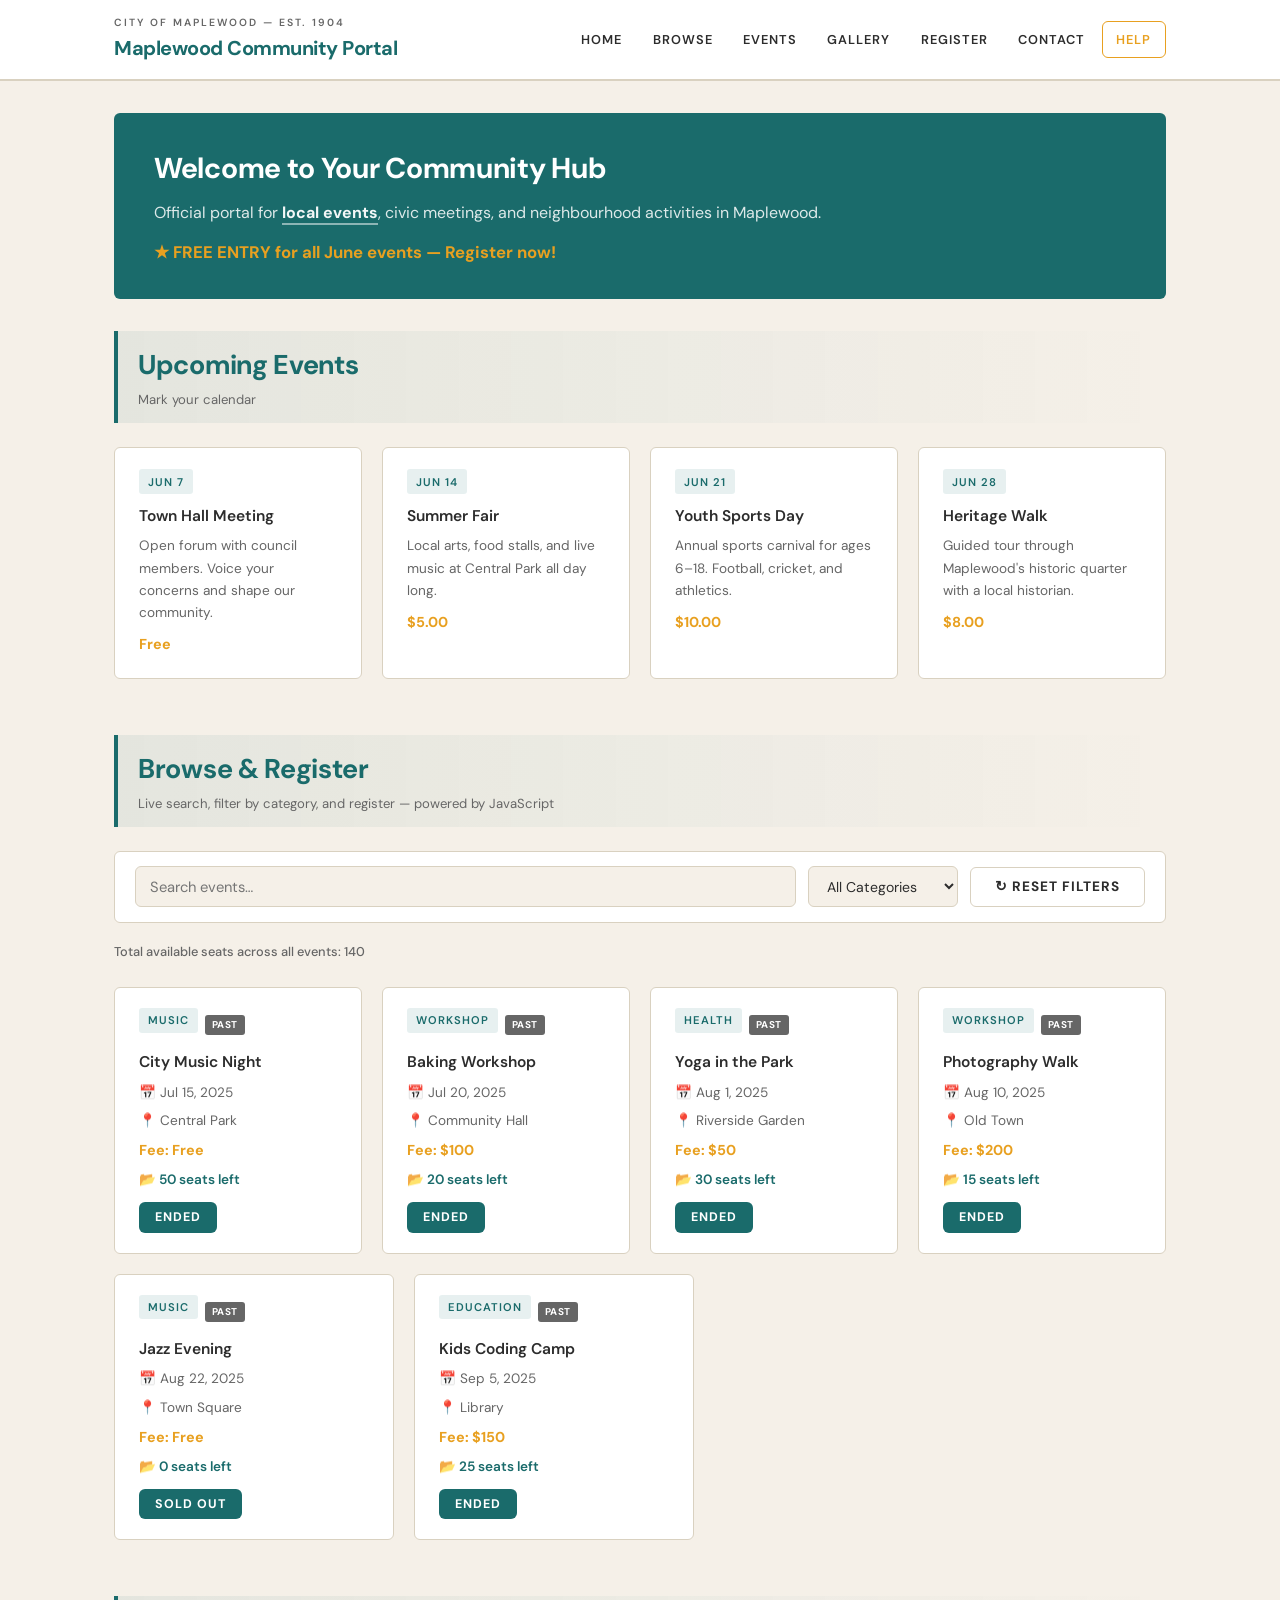
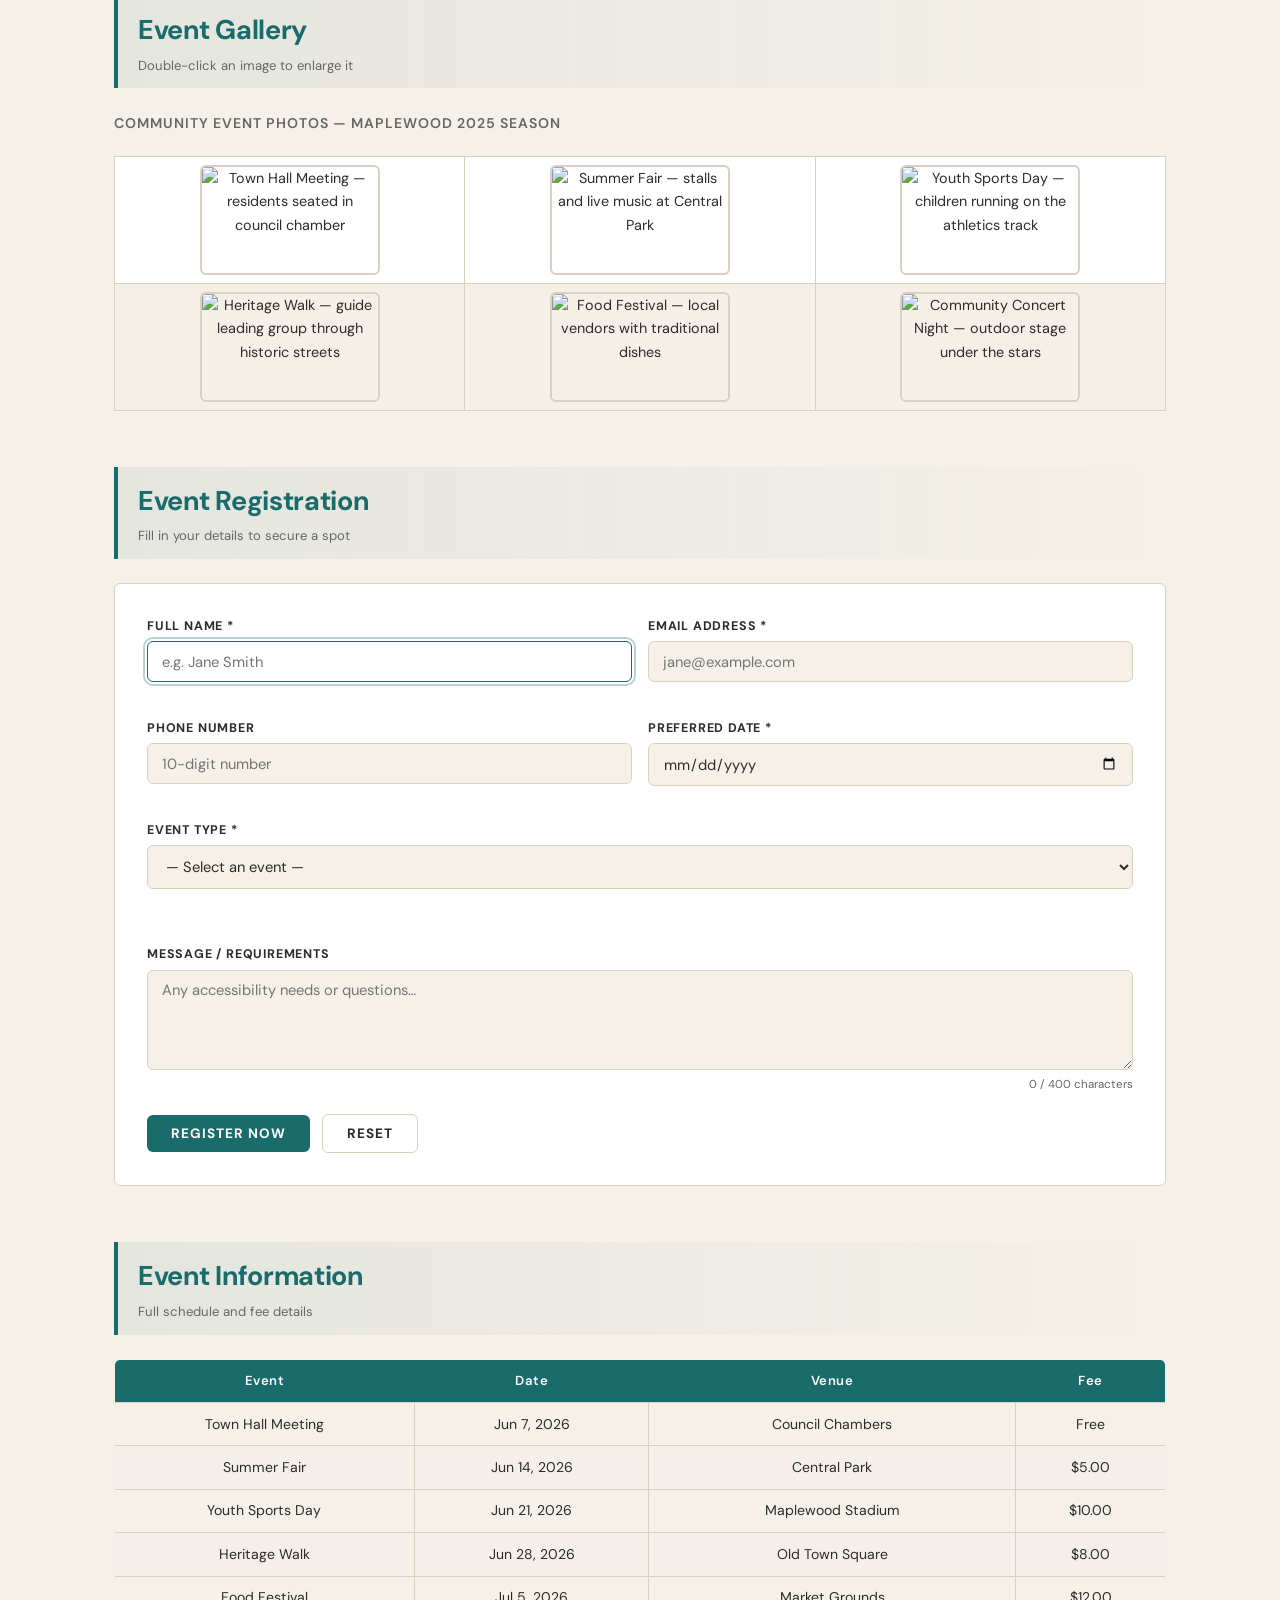
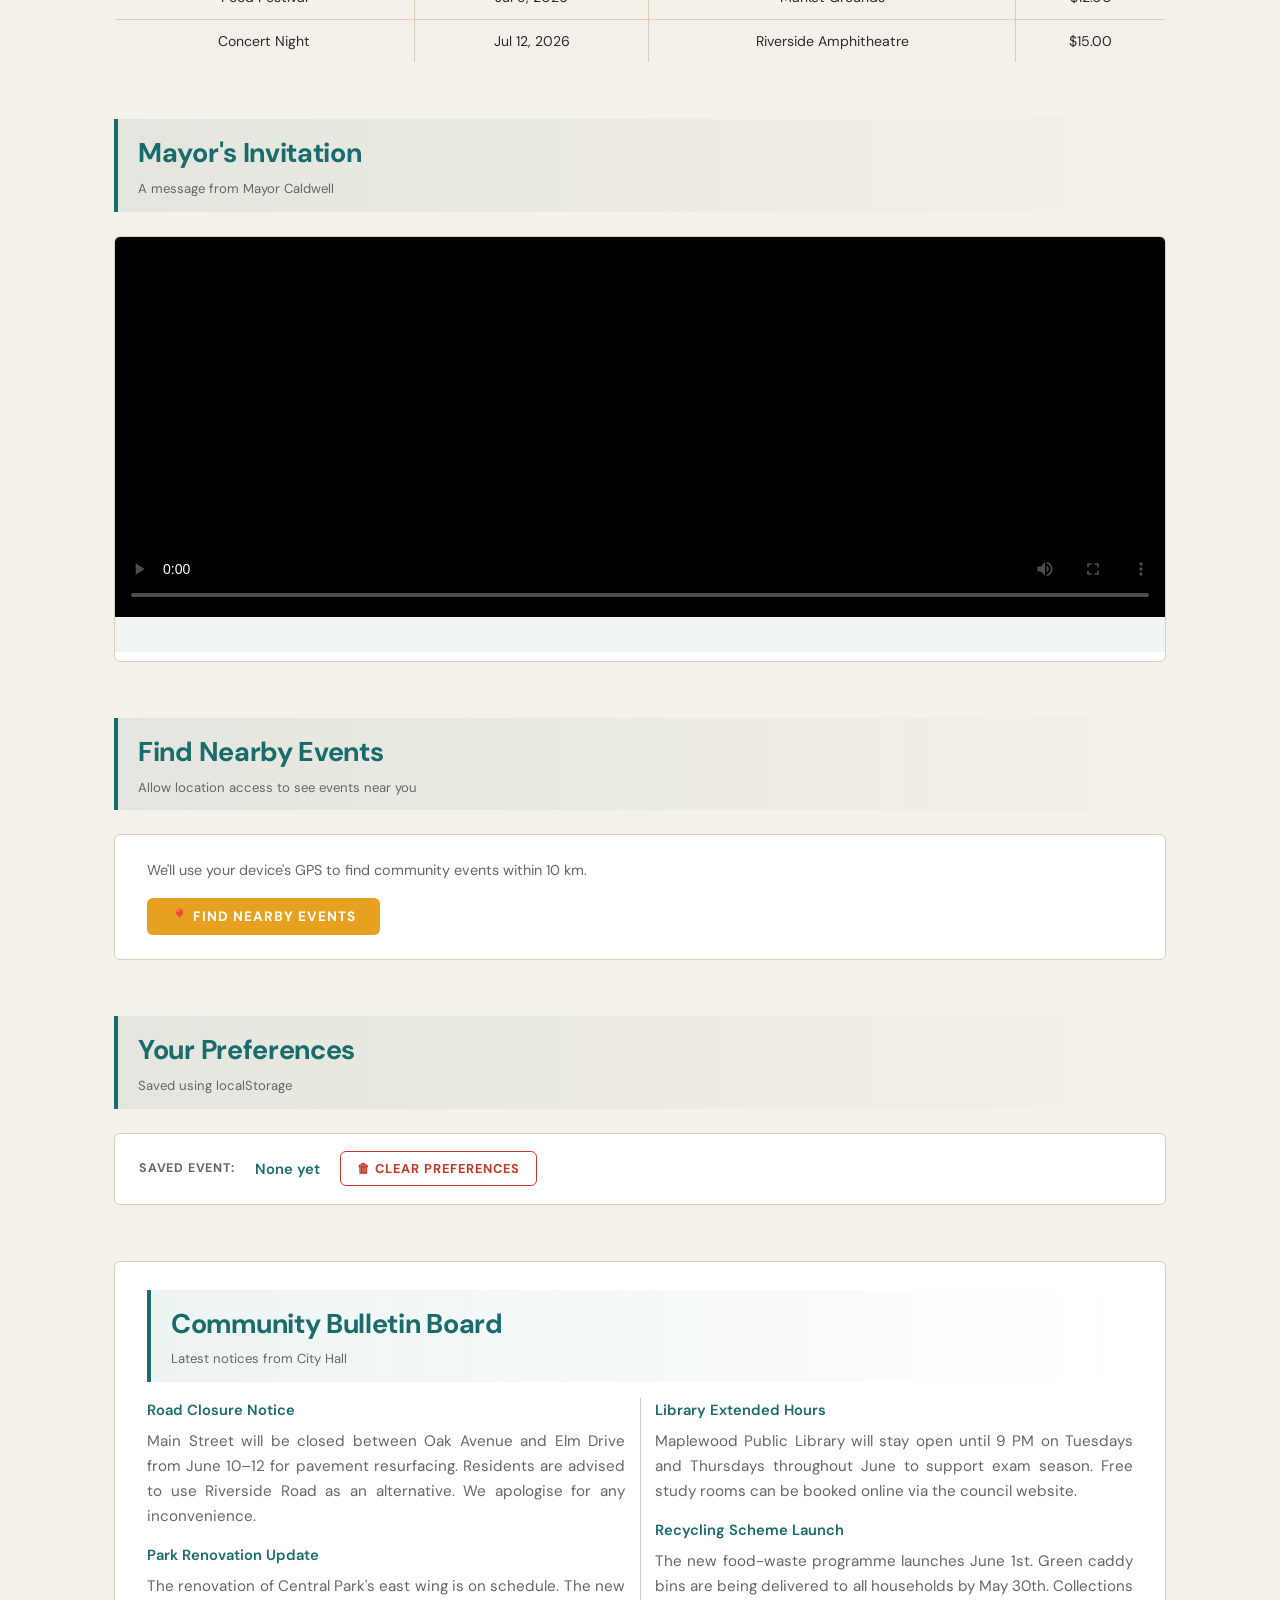
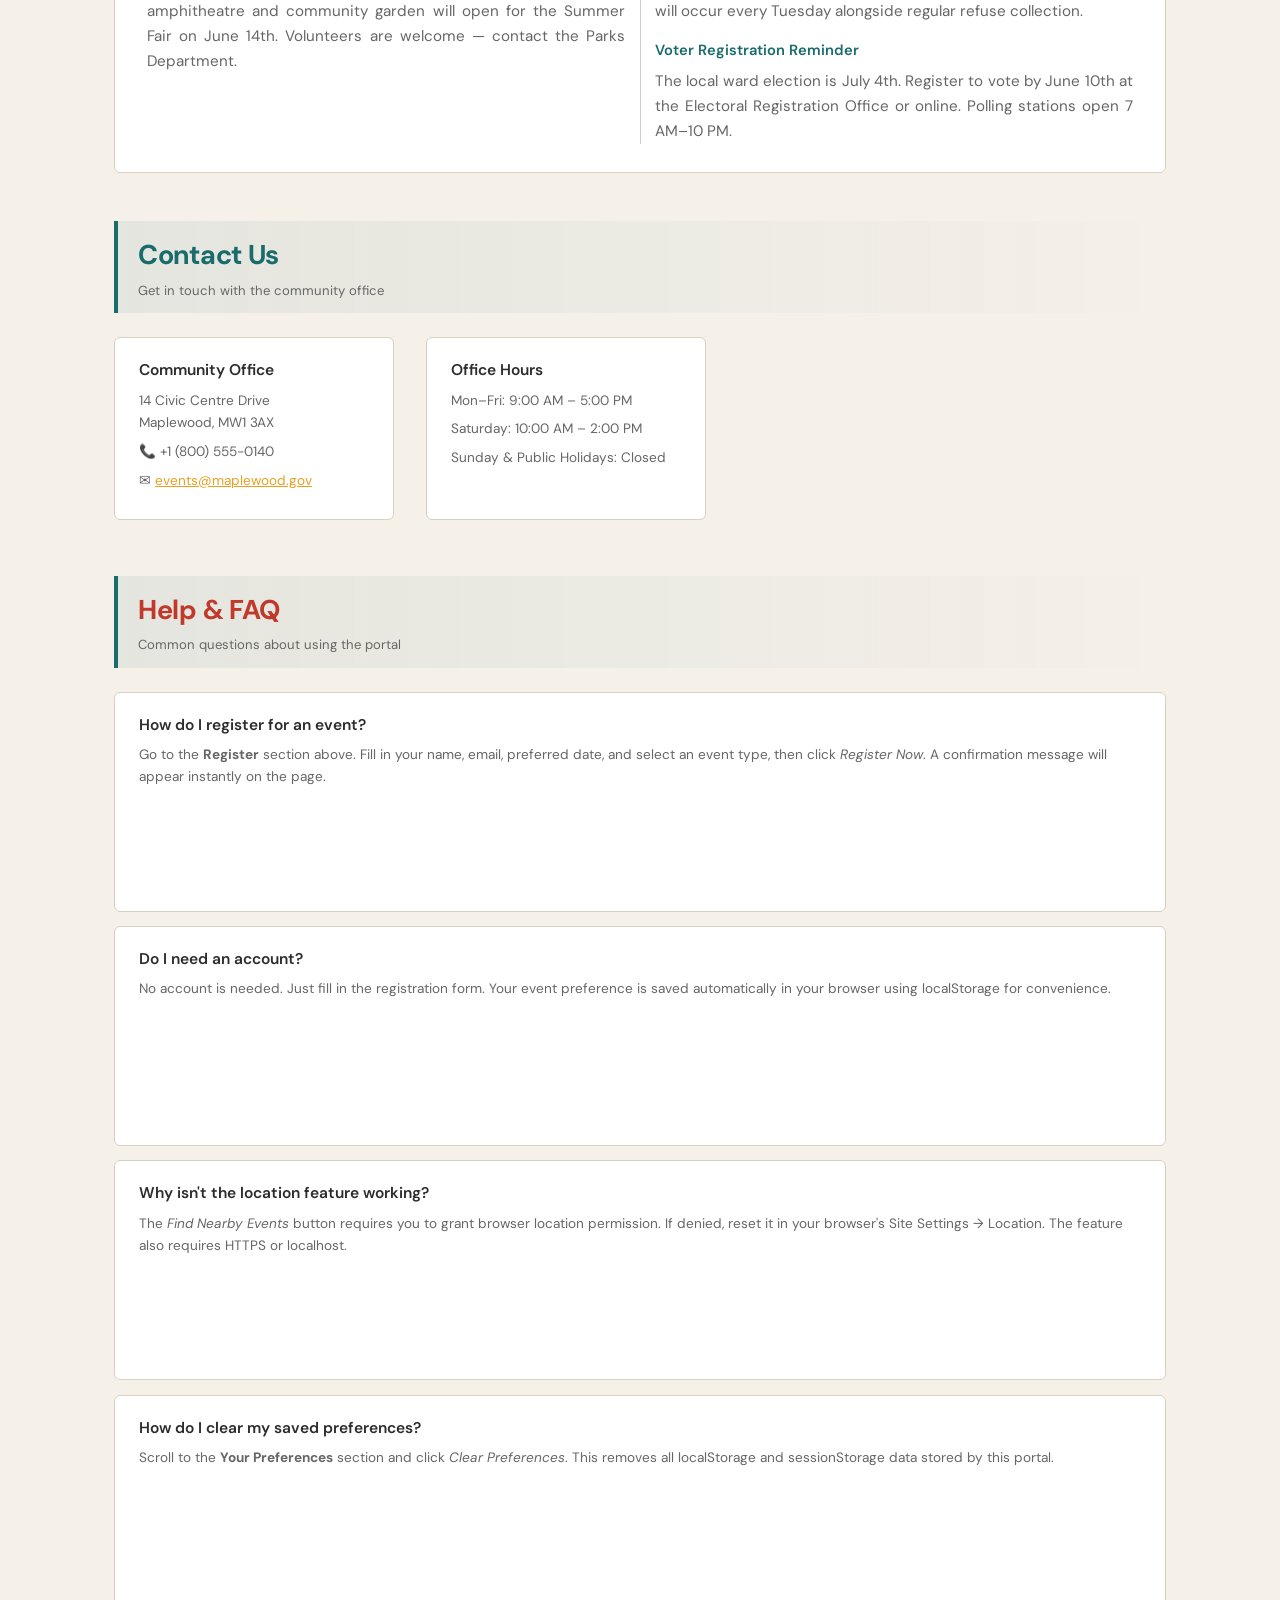
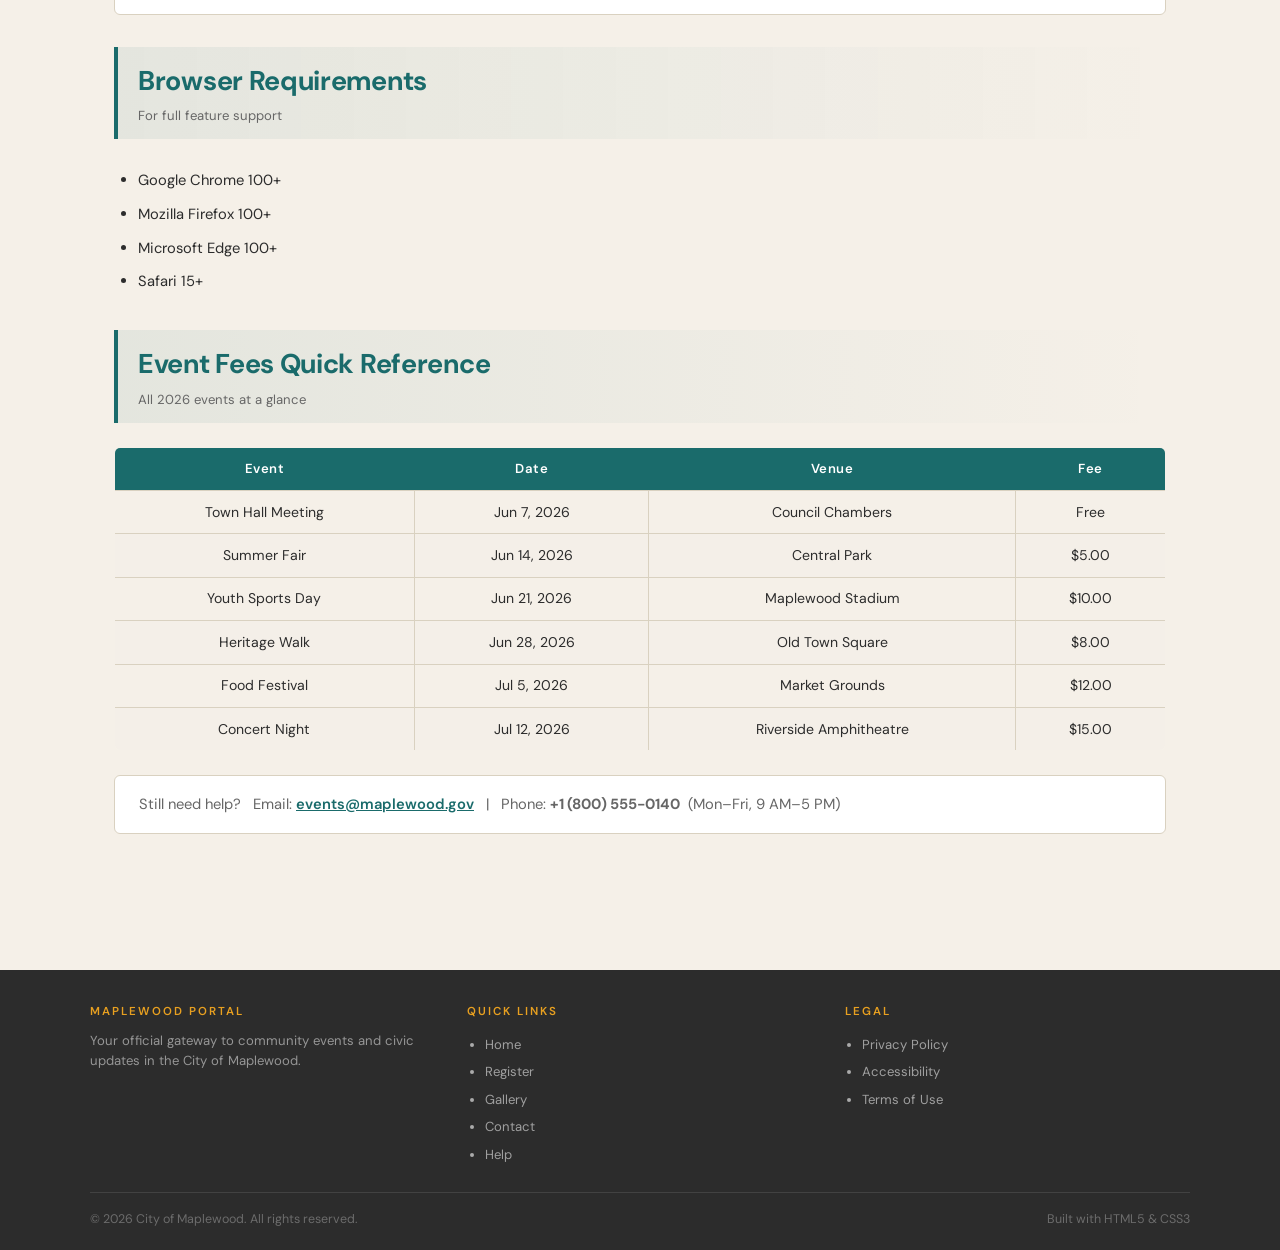
==== commit 16aa6d34: "Module 1 Javascript is completed" ====
--- a/Module_1/index.html
+++ b/Module_1/index.html
@@ -18,6 +18,11 @@
 
   <!-- CSS Method #3: External stylesheet -->
   <link rel="stylesheet" href="styles.css" />
+
+  <!-- jQuery CDN (Req #14) -->
+  <script src="https://code.jquery.com/jquery-3.7.1.min.js"
+          integrity="sha256-/JqT3SQfawRcv/BIHPThkBvs0OEvtFFmqPF/lYI/Cxo="
+          crossorigin="anonymous"></script>
 </head>
 
 <!-- onbeforeunload warns if form has unsaved input -->
@@ -35,6 +40,7 @@
     <nav aria-label="Main navigation">
       <ul>
         <li><a href="#home">Home</a></li>
+        <li><a href="#browse">Browse</a></li>
         <li><a href="#events">Events</a></li>
         <li><a href="#gallery">Gallery</a></li>
         <li><a href="#register">Register</a></li>
@@ -101,6 +107,47 @@
     </div>
   </section>
   <!-- End Home -->
+
+  <!-- ===== BROWSE EVENTS (JS-powered) ===== -->
+  <section id="browse" aria-labelledby="browse-h">
+    <div class="section-hd">
+      <h2 id="browse-h">Browse &amp; Register</h2>
+      <p>Live search, filter by category, and register — powered by JavaScript</p>
+    </div>
+
+    <!-- Filter Bar -->
+    <div class="filter-bar">
+      <input
+        type="text"
+        id="searchBox"
+        placeholder="Search events&hellip;"
+        aria-label="Search events"
+      />
+      <select id="categoryFilter" aria-label="Filter by category">
+        <option value="All">All Categories</option>
+        <option value="Music">Music</option>
+        <option value="Workshop">Workshop</option>
+        <option value="Health">Health</option>
+        <option value="Education">Education</option>
+      </select>
+      <button id="resetFiltersBtn" class="btn btn-outline">&#8635; Reset Filters</button>
+    </div>
+
+    <!-- Stats bar -->
+    <div id="totalSeatsDisplay" class="stats-bar"></div>
+    <div id="categoryCount" class="stats-bar stats-accent"></div>
+
+    <!-- Loading spinner -->
+    <div id="loader" style="display:none;" aria-live="polite" aria-label="Loading events">
+      <span class="loader-spinner"></span>
+      <span>Loading events&hellip;</span>
+    </div>
+
+    <!-- Dynamic event cards injected here by main.js -->
+    <div id="eventsContainer" class="cards-row" aria-live="polite"></div>
+
+  </section>
+  <!-- End Browse -->
 
   <!-- ===== GALLERY ===== -->
   <section id="gallery" aria-labelledby="gallery-h">
@@ -201,6 +248,7 @@
               required
               autofocus
             />
+            <span class="field-error" id="nameError" aria-live="polite"></span>
           </div>
 
           <!-- Email -->
@@ -213,6 +261,7 @@
               placeholder="jane@example.com"
               required
             />
+            <span class="field-error" id="emailError" aria-live="polite"></span>
           </div>
 
           <!-- Phone -->
@@ -225,7 +274,7 @@
               placeholder="10-digit number"
               onblur="validatePhone(this)"
             />
-            <!-- Error span shown by JS on blur -->
+            <!-- Error span shown by inline JS on blur (HTML5 exercise) -->
             <span class="phone-error" id="phoneError" aria-live="polite"></span>
           </div>
 
@@ -258,6 +307,7 @@
               <option value="concert-night" data-fee="$15.00">Concert Night</option>
             </select>
             <span id="feeDisplay" aria-live="polite"></span>
+            <span class="field-error" id="eventTypeError" aria-live="polite"></span>
           </div>
 
           <!-- Message / Feedback textarea -->
@@ -277,19 +327,18 @@
 
         <!-- Actions -->
         <div class="form-actions">
-          <button
-            type="submit"
-            id="submitBtn"
-            class="btn btn-primary"
-            onclick="handleSubmit(event)"
-          >
+          <!-- onclick removed — main.js handles via addEventListener (Req #11) -->
+          <button type="submit" id="submitBtn" class="btn btn-primary">
             Register Now
           </button>
           <button type="reset" class="btn btn-outline">Reset</button>
         </div>
 
-        <!-- Output: confirmation message -->
+        <!-- Output: confirmation message (HTML5 exercise) -->
         <output id="formOutput" name="result" for="fullName emailAddr eventType" aria-live="assertive"></output>
+
+        <!-- Registration API message (JS exercise #12) -->
+        <div id="registrationMessage" class="reg-message" style="display:none;" aria-live="polite"></div>
 
       </form>
     </div>
@@ -883,5 +932,8 @@
   });
 </script>
 
+  <!-- main.js — all JavaScript exercises (linked at bottom of body, Req #1) -->
+  <script src="main.js"></script>
+
 </body>
 </html>
--- a/Module_1/styles.css
+++ b/Module_1/styles.css
@@ -819,3 +819,259 @@
   #welcomeBanner { padding: 1.25rem 1.5rem; }
   .gallery-img { height: 65px; }
 }
+
+/* ============================================================
+   JS Exercise — Browse Section: Filter Bar
+   ============================================================ */
+
+/* Filter Bar */
+.filter-bar {
+  display: flex;
+  align-items: center;
+  gap: 0.75rem;
+  flex-wrap: wrap;
+  margin-bottom: 1rem;
+  background: var(--surface);
+  padding: 0.9rem 1.25rem;
+  border: 1.5px solid var(--border);
+  border-radius: var(--radius);
+}
+
+#searchBox {
+  flex: 1 1 180px;
+  padding: 0.6rem 0.85rem;
+  border: 1.5px solid var(--border);
+  border-radius: var(--radius);
+  font-family: 'DM Sans', Arial, sans-serif;
+  font-size: 0.92rem;
+  color: var(--text);
+  background: var(--bg);
+  transition: border-color var(--transition);
+}
+
+#searchBox:focus {
+  outline: 2px solid rgba(26,107,107,0.3);
+  outline-offset: 2px;
+  border-color: var(--primary);
+  background: #fff;
+}
+
+#categoryFilter {
+  padding: 0.6rem 0.85rem;
+  border: 1.5px solid var(--border);
+  border-radius: var(--radius);
+  font-family: 'DM Sans', Arial, sans-serif;
+  font-size: 0.88rem;
+  color: var(--text);
+  background: var(--bg);
+  cursor: pointer;
+  min-width: 150px;
+  transition: border-color var(--transition);
+}
+
+#categoryFilter:focus {
+  outline: 2px solid rgba(26,107,107,0.3);
+  border-color: var(--primary);
+}
+
+/* ============================================================
+   JS Exercise — Stats Bars
+   ============================================================ */
+.stats-bar {
+  font-size: 0.8rem;
+  color: var(--text-muted);
+  font-weight: 500;
+  min-height: 1.4rem;
+  padding: 0.15rem 0;
+}
+
+.stats-accent {
+  color: var(--primary);
+}
+
+/* ============================================================
+   JS Exercise — Loader Spinner
+   ============================================================ */
+
+/* Loader */
+#loader {
+  display: none;
+  align-items: center;
+  justify-content: center;
+  gap: 0.65rem;
+  padding: 2rem 1rem;
+  color: var(--text-muted);
+  font-size: 0.88rem;
+}
+
+.loader-spinner {
+  width: 22px;
+  height: 22px;
+  border: 3px solid var(--border);
+  border-top-color: var(--primary);
+  border-radius: 50%;
+  animation: spin 0.75s linear infinite;
+  flex-shrink: 0;
+}
+
+@keyframes spin {
+  to { transform: rotate(360deg); }
+}
+
+/* ============================================================
+   JS Exercise — Dynamic Event Card extras
+   ============================================================ */
+
+/* Card top row */
+.card-top {
+  display: flex;
+  align-items: center;
+  gap: 0.45rem;
+  margin-bottom: 0.5rem;
+  flex-wrap: wrap;
+}
+
+/* Status badges */
+.badge-status {
+  font-size: 0.62rem;
+  font-weight: 700;
+  text-transform: uppercase;
+  letter-spacing: 0.5px;
+  padding: 0.12rem 0.45rem;
+  border-radius: 3px;
+  color: #fff;
+}
+
+.badge-past { background: var(--text-muted); }
+.badge-full { background: var(--error); }
+
+/* Card detail lines */
+.card-detail {
+  font-size: 0.82rem;
+  color: var(--text-muted);
+  margin-bottom: 0.2rem;
+}
+
+/* Seat count */
+.seats-display {
+  font-size: 0.82rem;
+  color: var(--primary);
+  font-weight: 600;
+  margin-bottom: 0.55rem;
+  margin-top: 0.35rem;
+}
+
+/* Card action buttons row */
+.card-actions {
+  display: flex;
+  gap: 0.45rem;
+  flex-wrap: wrap;
+  margin-top: 0.65rem;
+}
+
+/* Small variant of btn */
+.btn-sm {
+  padding: 0.45rem 1rem;
+  font-size: 0.78rem;
+}
+
+/* jQuery pulse animation on register click */
+.btn-pulse {
+  transform: scale(0.94);
+  transition: transform 0.15s ease;
+}
+
+/* No-results message */
+.no-results {
+  text-align: center;
+  padding: 2rem;
+  color: var(--text-muted);
+  font-size: 0.92rem;
+  width: 100%;
+}
+
+/* ============================================================
+   JS Exercise — Field-level Validation Errors
+   ============================================================ */
+.field-error {
+  font-size: 0.74rem;
+  color: var(--error);
+  font-weight: 600;
+  min-height: 1.1em;
+  margin-top: 0.1rem;
+}
+
+/* ============================================================
+   JS Exercise — Registration API Message (#12)
+   ============================================================ */
+.reg-message {
+  padding: 0.8rem 1rem;
+  border-radius: var(--radius);
+  font-size: 0.88rem;
+  font-weight: 500;
+  margin-top: 1rem;
+  display: none;
+}
+
+.reg-success {
+  background: rgba(26,107,74,0.09);
+  border: 1px solid rgba(26,107,74,0.25);
+  color: var(--success);
+}
+
+.reg-error {
+  background: rgba(192,57,43,0.08);
+  border: 1px solid rgba(192,57,43,0.25);
+  color: var(--error);
+}
+
+.reg-info {
+  background: rgba(26,107,107,0.07);
+  border: 1px solid rgba(26,107,107,0.2);
+  color: var(--primary);
+}
+
+/* ============================================================
+   JS Exercise — Toast / Temp Message
+   ============================================================ */
+.toast-msg {
+  display: none;
+  padding: 0.7rem 1rem;
+  border-radius: var(--radius);
+  font-size: 0.85rem;
+  font-weight: 500;
+  margin-bottom: 0.85rem;
+}
+
+.toast-success {
+  background: rgba(26,107,74,0.1);
+  color: var(--success);
+  border: 1px solid rgba(26,107,74,0.2);
+}
+
+.toast-error {
+  background: rgba(192,57,43,0.08);
+  color: var(--error);
+  border: 1px solid rgba(192,57,43,0.2);
+}
+
+.toast-info {
+  background: rgba(26,107,107,0.07);
+  color: var(--primary);
+  border: 1px solid rgba(26,107,107,0.15);
+}
+
+/* ============================================================
+   Responsive additions for JS elements
+   ============================================================ */
+@media (max-width: 768px) {
+  .filter-bar {
+    flex-direction: column;
+    align-items: stretch;
+  }
+  #searchBox { min-width: 0; }
+  #categoryFilter { min-width: 0; }
+  .card-actions { flex-direction: column; }
+  .btn-sm { width: 100%; justify-content: center; }
+}
+
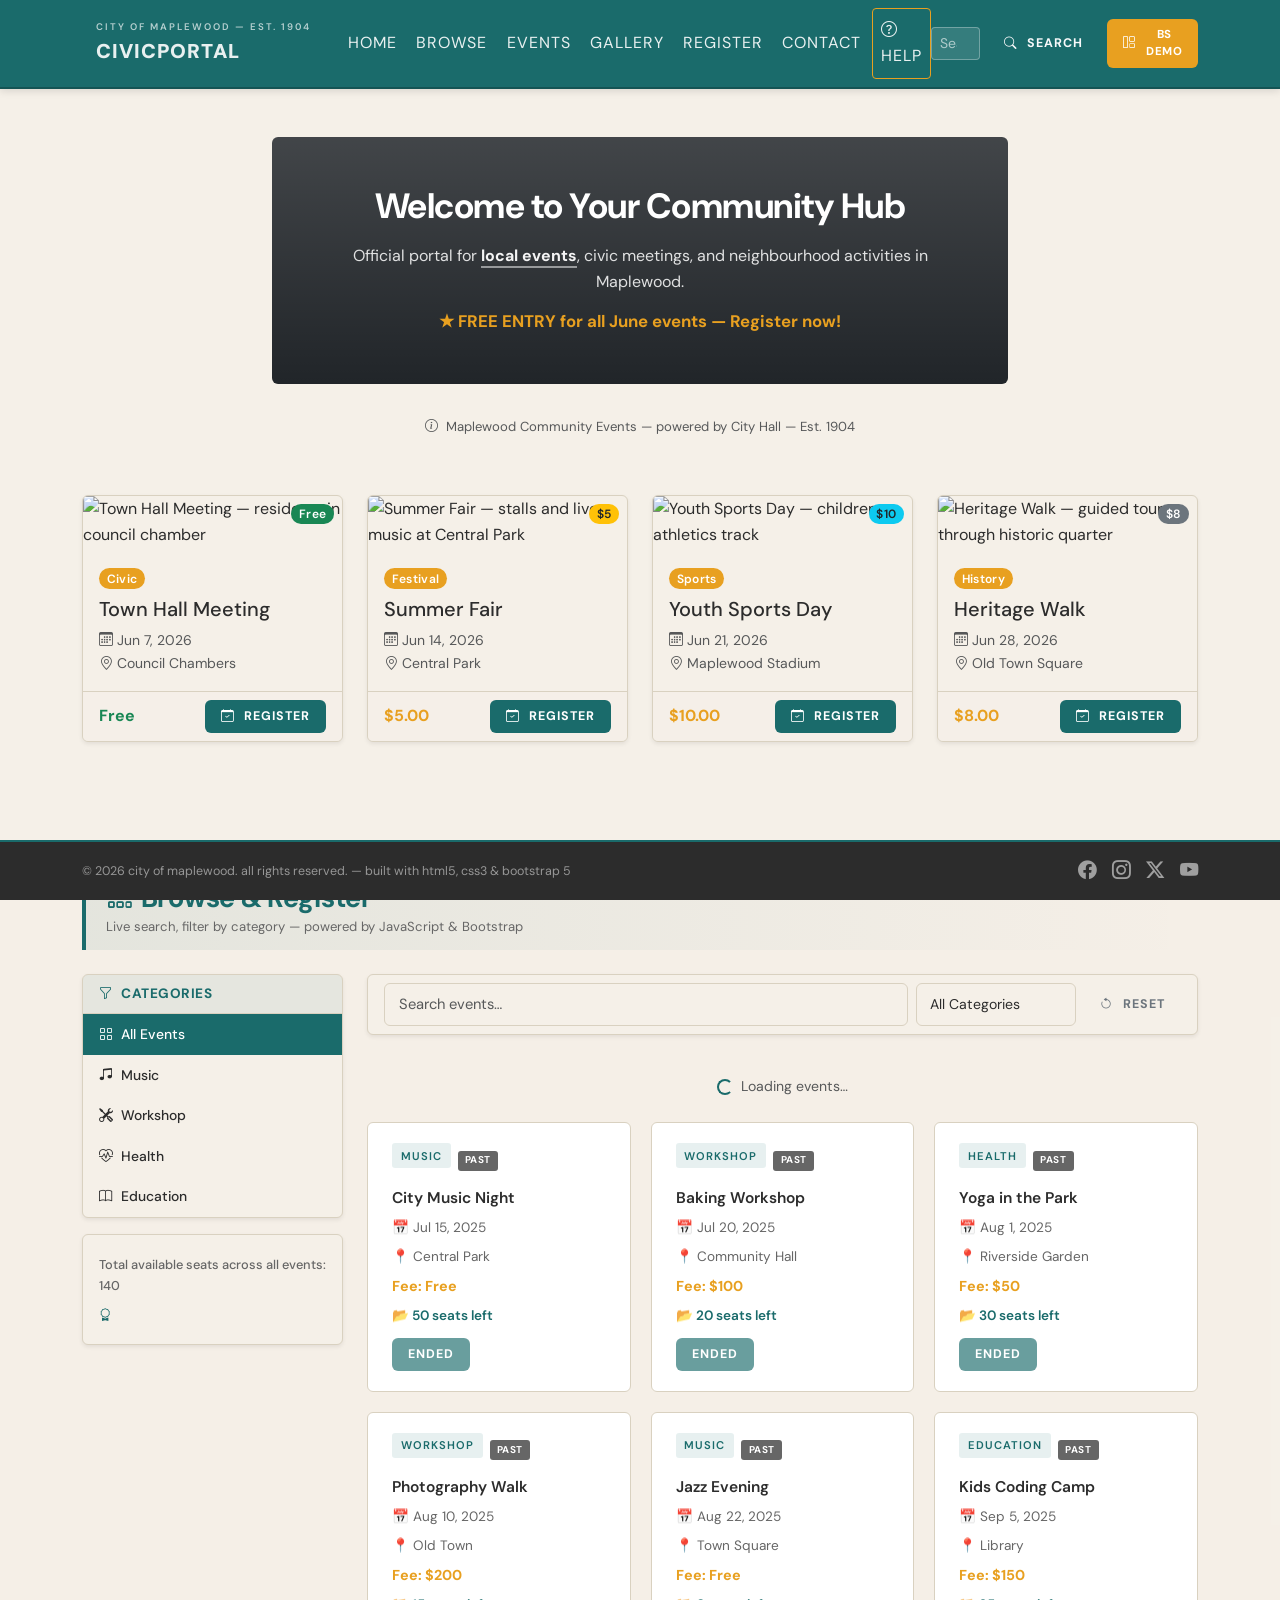
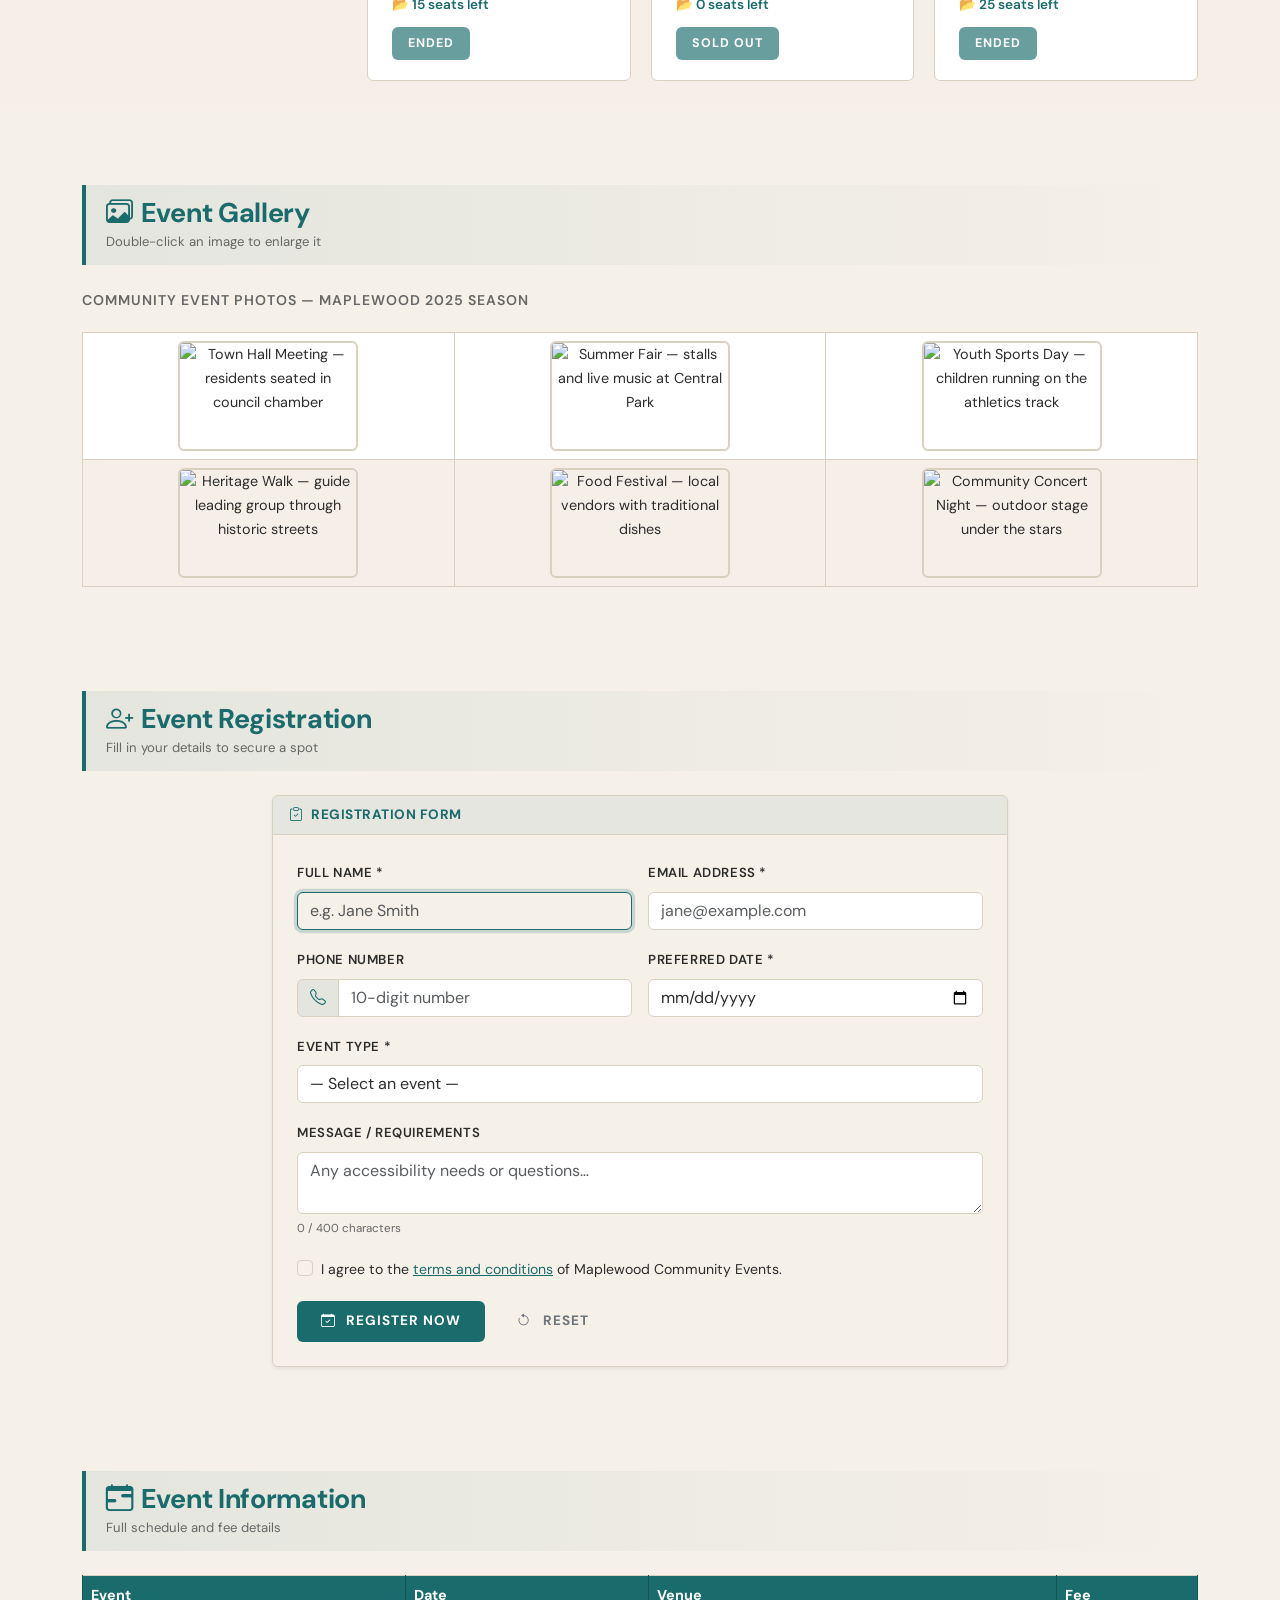
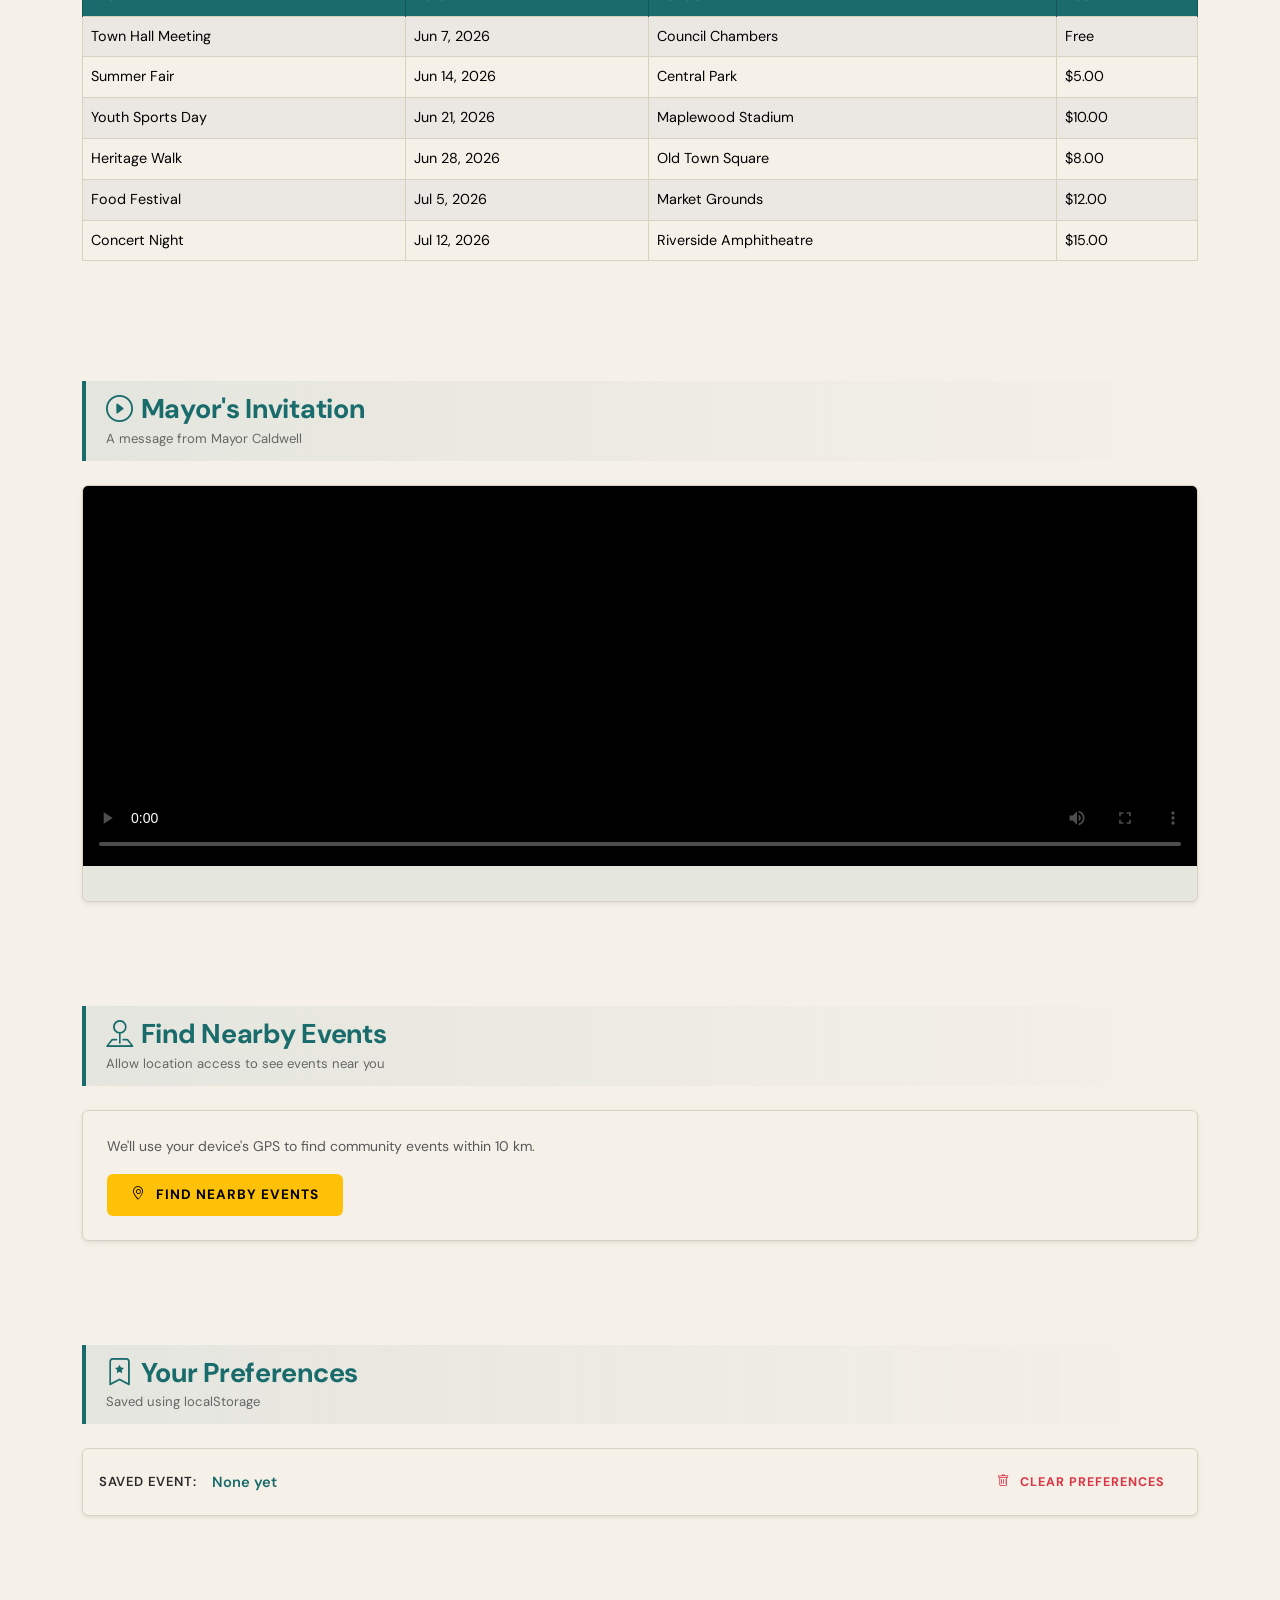
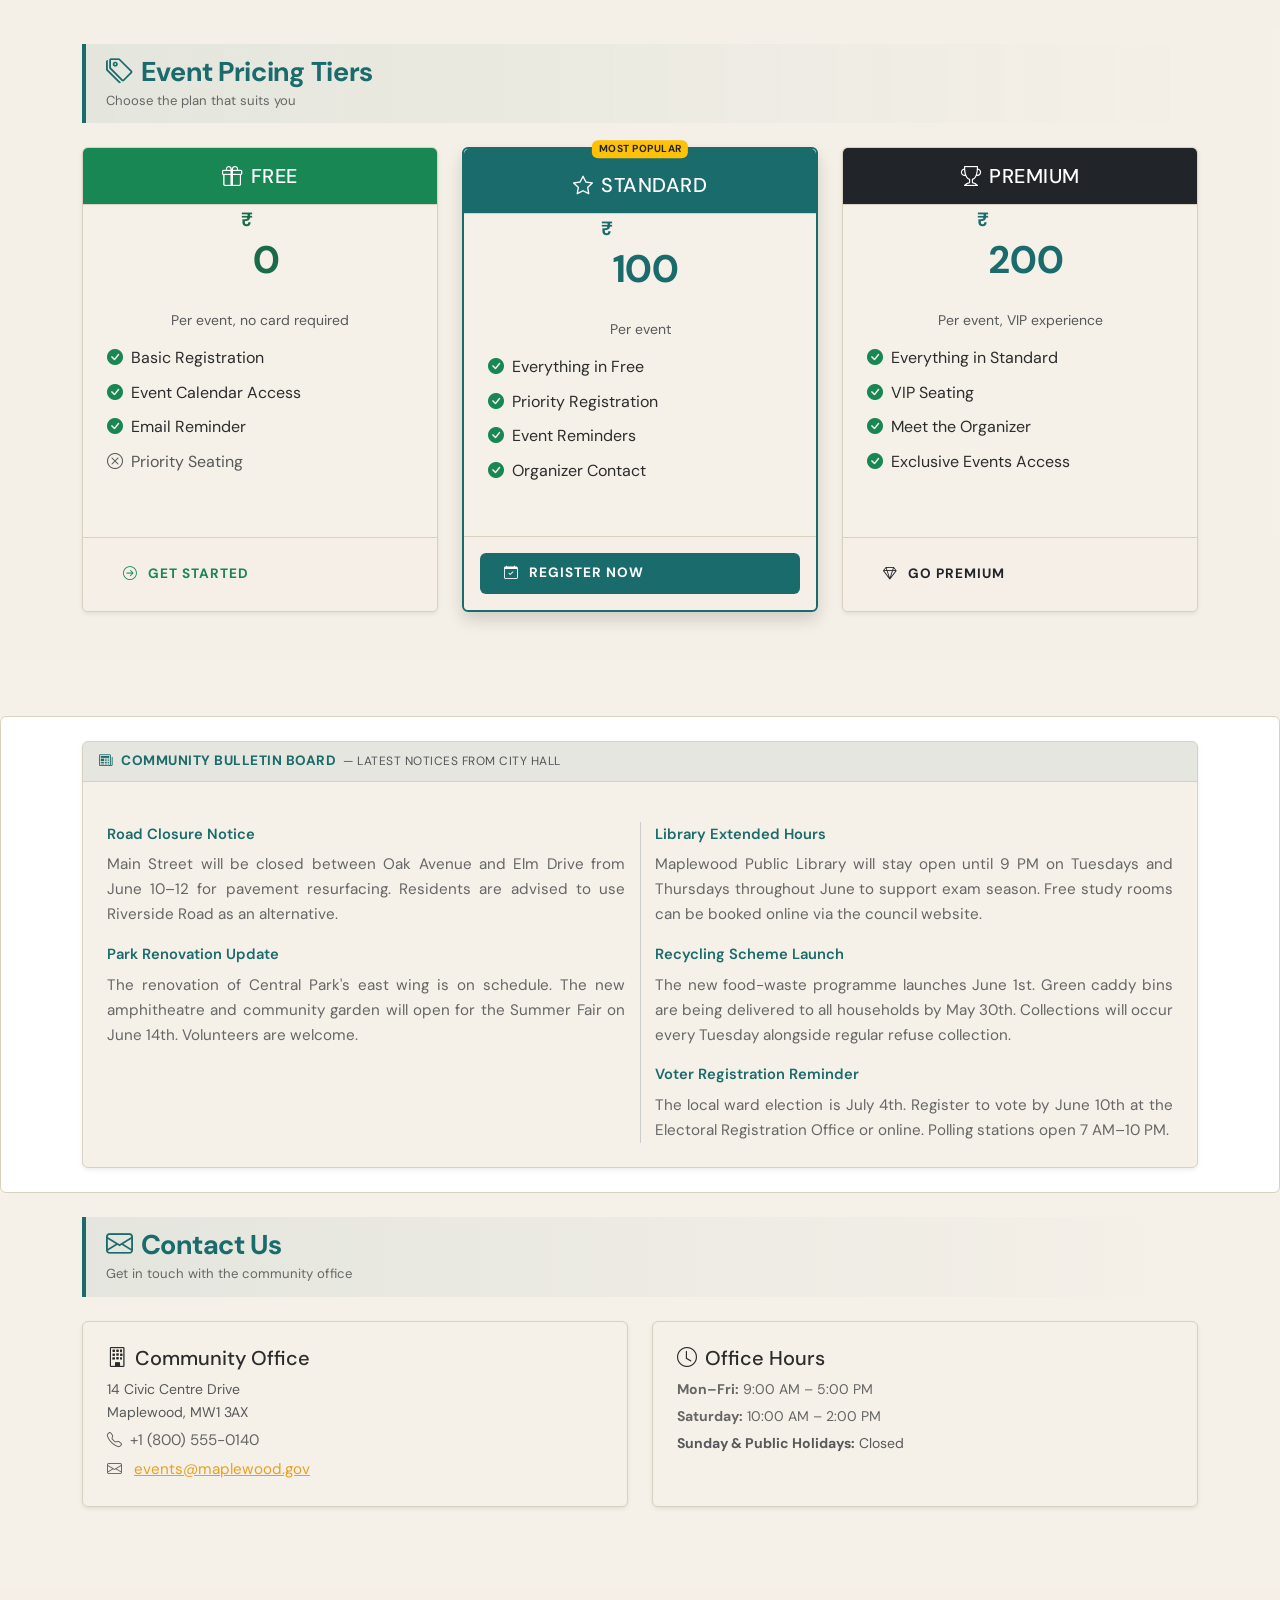
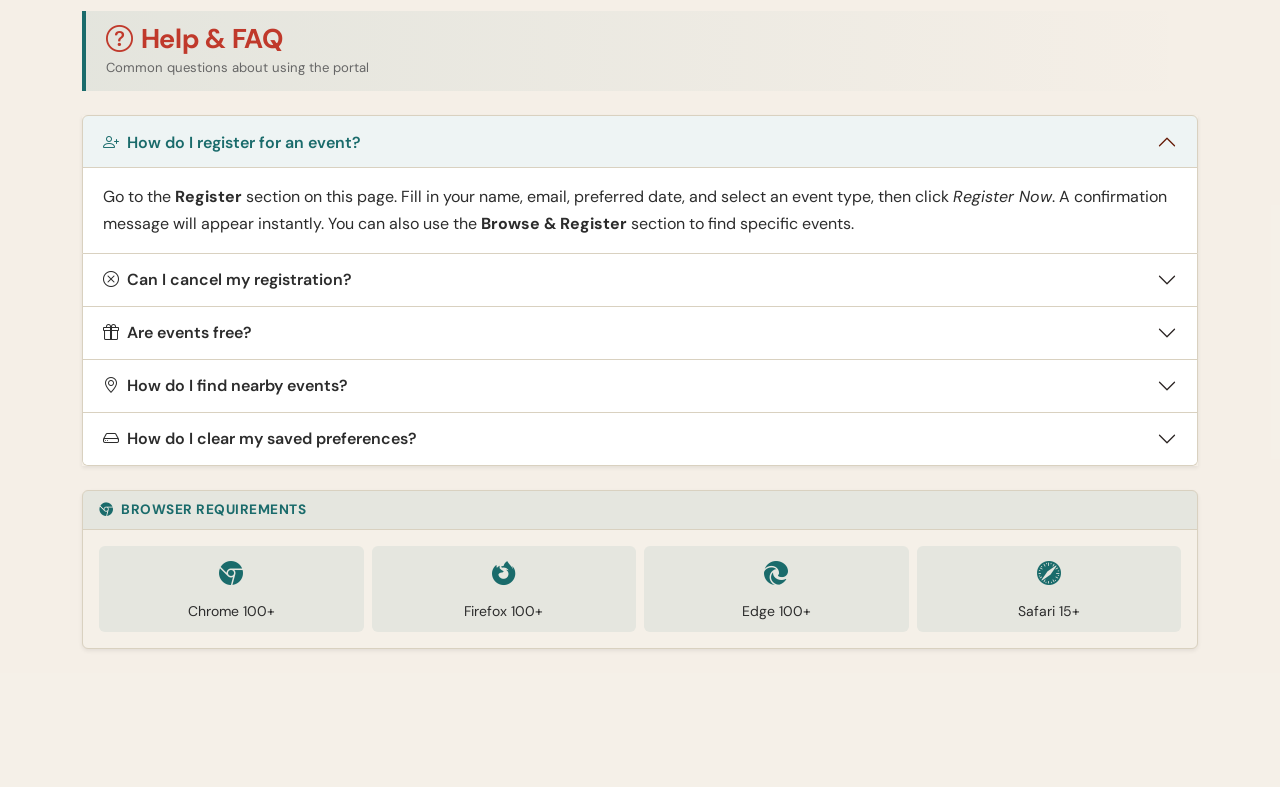
==== commit c87d01b6: "Module 1 Bootstrap is completed" ====
--- a/Module_1/index.html
+++ b/Module_1/index.html
@@ -6,703 +6,994 @@
   <meta name="description" content="Maplewood Local Community Event Portal — Find, register, and enjoy events in your neighbourhood." />
   <title>Maplewood Community Event Portal</title>
 
-  <!-- CSS Method #2: Internal <style> block — body background + welcomeBanner -->
+  <!-- Exercise 1.1 — Bootstrap 5 CDN -->
+  <!-- Bootstrap CDN used. If downloaded: /bootstrap/css/bootstrap.min.css,
+       /bootstrap/js/bootstrap.bundle.min.js, /bootstrap/icons/ -->
+  <link href="https://cdn.jsdelivr.net/npm/bootstrap@5.3.3/dist/css/bootstrap.min.css" rel="stylesheet"
+        integrity="sha384-QWTKZyjpPEjISv5WaRU9OFeRpok6YctnYmDr5pNlyT2bRjXh0JMhjY6hW+ALEwIH"
+        crossorigin="anonymous" />
+
+  <!-- Bootstrap Icons 1.11.3 CDN -->
+  <link href="https://cdn.jsdelivr.net/npm/bootstrap-icons@1.11.3/font/bootstrap-icons.min.css" rel="stylesheet" />
+
+  <!-- CSS Method #2: Internal <style> block — body background + welcomeBanner (HTML5 exercise) -->
   <style>
-    body {
-      background-color: #F5F0E8;
-    }
-    #welcomeBanner {
-      background-color: #1A6B6B;
-    }
+    body           { background-color: #F5F0E8; }
+    #welcomeBanner { background-color: #1A6B6B; }
   </style>
 
-  <!-- CSS Method #3: External stylesheet -->
+  <!-- CSS Method #3: External stylesheet (custom overrides on top of Bootstrap) -->
   <link rel="stylesheet" href="styles.css" />
 
-  <!-- jQuery CDN (Req #14) -->
+  <!-- jQuery CDN (JS Exercise #14) -->
   <script src="https://code.jquery.com/jquery-3.7.1.min.js"
           integrity="sha256-/JqT3SQfawRcv/BIHPThkBvs0OEvtFFmqPF/lYI/Cxo="
           crossorigin="anonymous"></script>
 </head>
 
-<!-- onbeforeunload warns if form has unsaved input -->
+<!-- onbeforeunload warns if form has unsaved input (HTML5 exercise) -->
 <body onbeforeunload="return warnUnsaved();">
 
-<!-- ===================== HEADER ===================== -->
-<header id="mainHeader">
-  <div class="header-inner">
-    <div class="logo-area">
-      <span class="org-label">City of Maplewood &mdash; Est. 1904</span>
-      <h1>Maplewood Community Portal</h1>
+<!-- ===================== HEADER / NAVBAR ===================== -->
+<!-- Exercise 10.1 — Responsive Bootstrap Navbar with hamburger toggler -->
+<!-- Exercise 6.1  — d-flex for nav link layout                         -->
+<nav class="navbar navbar-expand-md sticky-top" id="mainHeader" aria-label="Main navigation">
+  <div class="container">
+
+    <!-- Brand / Logo -->
+    <a class="navbar-brand" href="#home">
+      <span class="d-block" style="font-size:0.6rem;font-weight:600;letter-spacing:2px;opacity:0.75;text-transform:uppercase;">City of Maplewood &mdash; Est. 1904</span>
+      <strong>CivicPortal</strong>
+    </a>
+
+    <!-- Hamburger toggler (mobile) -->
+    <button class="navbar-toggler" type="button"
+            data-bs-toggle="collapse" data-bs-target="#navbarMain"
+            aria-controls="navbarMain" aria-expanded="false" aria-label="Toggle navigation">
+      <span class="navbar-toggler-icon"></span>
+    </button>
+
+    <!-- Navigation links -->
+    <div class="collapse navbar-collapse" id="navbarMain">
+      <!-- Exercise 6.1 — d-flex flex-column flex-md-row for link layout -->
+      <ul class="navbar-nav me-auto mb-2 mb-md-0 d-flex flex-column flex-md-row">
+        <li class="nav-item"><a class="nav-link text-uppercase" href="#home">Home</a></li>
+        <li class="nav-item"><a class="nav-link text-uppercase" href="#browse">Browse</a></li>
+        <li class="nav-item"><a class="nav-link text-uppercase" href="#events">Events</a></li>
+        <li class="nav-item"><a class="nav-link text-uppercase" href="#gallery">Gallery</a></li>
+        <li class="nav-item"><a class="nav-link text-uppercase" href="#register">Register</a></li>
+        <li class="nav-item"><a class="nav-link text-uppercase" href="#contact">Contact</a></li>
+        <li class="nav-item"><a class="nav-link nav-help text-uppercase" href="#help">
+          <i class="bi bi-question-circle me-1"></i>Help</a></li>
+      </ul>
+      <!-- Search form on right -->
+      <form class="d-flex gap-2 mt-2 mt-md-0" role="search" onsubmit="return false;">
+        <input class="form-control form-control-sm" type="search" placeholder="Search events&hellip;" aria-label="Search" />
+        <button class="btn btn-sm btn-outline-light" type="submit">
+          <i class="bi bi-search me-1"></i> Search
+        </button>
+      </form>
+      <!-- Bootstrap Demo link -->
+      <a href="bootstrap-demo.html" target="_blank" class="btn btn-sm ms-2 mt-2 mt-md-0"
+         style="background:#E8A020;color:#fff;border:none;font-size:0.72rem;font-weight:700;letter-spacing:0.5px;">
+        <i class="bi bi-grid-1x2 me-1"></i>BS Demo
+      </a>
     </div>
-
-    <!-- Navigation -->
-    <nav aria-label="Main navigation">
-      <ul>
-        <li><a href="#home">Home</a></li>
-        <li><a href="#browse">Browse</a></li>
-        <li><a href="#events">Events</a></li>
-        <li><a href="#gallery">Gallery</a></li>
-        <li><a href="#register">Register</a></li>
-        <li><a href="#contact">Contact</a></li>
-        <li><a href="#help" class="nav-help">Help</a></li>
-      </ul>
-    </nav>
-    <!-- End Navigation -->
   </div>
-</header>
+</nav>
+<!-- End Navigation -->
 
 <!-- ===================== MAIN ===================== -->
-<main class="page-wrap" aria-label="Main content">
-
-  <!-- ===== HOME ===== -->
-  <section id="home" aria-labelledby="home-h">
-
-    <!-- Welcome Banner: bg set via internal <style>; padding/border via external CSS -->
-    <div id="welcomeBanner">
-      <h2 id="home-h">Welcome to Your Community Hub</h2>
-      <p>
-        Official portal for <span class="highlight">local events</span>, civic meetings,
-        and neighbourhood activities in Maplewood.
-      </p>
-      <!-- CSS Method #1: Inline style — amber "Free Entry" badge -->
-      <p style="margin-top: 0.75rem;">
-        <span style="color: #E8A020; font-weight: bold; font-size: 1.05rem;">
-          &#9733; FREE ENTRY for all June events &mdash; Register now!
-        </span>
-      </p>
-    </div>
-
-    <!-- Event Cards -->
-    <div class="section-hd">
-      <h2>Upcoming Events</h2>
-      <p>Mark your calendar</p>
-    </div>
-
-    <div class="cards-row">
-      <article class="eventCard">
-        <span class="tag">Jun 7</span>
-        <h3>Town Hall Meeting</h3>
-        <p>Open forum with council members. Voice your concerns and shape our community.</p>
-        <span class="fee-tag">Free</span>
-      </article>
-      <article class="eventCard">
-        <span class="tag">Jun 14</span>
-        <h3>Summer Fair</h3>
-        <p>Local arts, food stalls, and live music at Central Park all day long.</p>
-        <span class="fee-tag">$5.00</span>
-      </article>
-      <article class="eventCard">
-        <span class="tag">Jun 21</span>
-        <h3>Youth Sports Day</h3>
-        <p>Annual sports carnival for ages 6&ndash;18. Football, cricket, and athletics.</p>
-        <span class="fee-tag">$10.00</span>
-      </article>
-      <article class="eventCard">
-        <span class="tag">Jun 28</span>
-        <h3>Heritage Walk</h3>
-        <p>Guided tour through Maplewood's historic quarter with a local historian.</p>
-        <span class="fee-tag">$8.00</span>
-      </article>
-    </div>
+<main aria-label="Main content">
+
+  <!-- ===== HOME — Hero + Static Event Cards ===== -->
+  <!-- Exercise 5.1 — justify-content-center align-items-center text-center -->
+  <!-- Exercise 13.2 — bg-dark bg-gradient hero                              -->
+  <!-- Exercise 3.1 — col-12 col-md-6 col-lg-3 responsive grid              -->
+  <!-- Exercise 11.1 — Bootstrap card with card-img-top                      -->
+  <!-- Exercise 15.2 — shadow-sm + shadow-lg on hover, rounded-pill badges   -->
+  <!-- Exercise 16.2 — position-relative + position-absolute badge overlay   -->
+  <section id="home" class="py-5" aria-labelledby="home-h">
+    <div class="container">
+
+      <!-- Hero banner — Exercise 5.1, 13.2 -->
+      <div class="row justify-content-center align-items-center text-center mb-4">
+        <div class="col-lg-8">
+          <div id="welcomeBanner" class="p-5 rounded text-white bg-dark bg-gradient">
+            <h1 id="home-h" class="fw-bold mb-3">Welcome to Your Community Hub</h1>
+            <p class="mb-2" style="color:rgba(255,255,255,0.85);">
+              Official portal for <span class="highlight">local events</span>, civic meetings,
+              and neighbourhood activities in Maplewood.
+            </p>
+            <!-- CSS Method #1: Inline style — amber badge (HTML5 exercise) -->
+            <p style="margin-top:0.75rem;">
+              <span style="color:#E8A020;font-weight:bold;font-size:1.05rem;">
+                &#9733; FREE ENTRY for all June events &mdash; Register now!
+              </span>
+            </p>
+          </div>
+          <!-- Tagline: hidden on mobile (Exercise 14.1) -->
+          <p class="text-muted mt-2 d-none d-md-block" style="font-size:0.82rem;">
+            <i class="bi bi-info-circle me-1"></i>
+            Maplewood Community Events &mdash; powered by City Hall &mdash; Est. 1904
+          </p>
+        </div>
+      </div>
+
+      <!-- Static event cards: col-12 col-md-6 col-lg-3 (Exercise 3.1) -->
+      <div class="row g-4 mt-2">
+
+        <!-- Card 1 — Town Hall Meeting -->
+        <div class="col-12 col-md-6 col-lg-3">
+          <!-- Exercise 16.2: position-relative + position-absolute badge overlay -->
+          <div class="card h-100 shadow-sm position-relative">
+            <span class="badge bg-success position-absolute top-0 end-0 m-2 rounded-pill">Free</span>
+            <!-- Exercise 11.1: card-img-top -->
+            <img src="https://placehold.co/400x180/1A6B6B/ffffff?text=Town+Hall"
+                 class="card-img-top" alt="Town Hall Meeting — residents in council chamber" />
+            <div class="card-body">
+              <!-- Exercise 7.2: text-capitalize on category badge, rounded-pill -->
+              <span class="badge rounded-pill text-capitalize mb-2" style="background:#E8A020;">Civic</span>
+              <h5 class="card-title">Town Hall Meeting</h5>
+              <p class="card-text text-muted small">
+                <i class="bi bi-calendar3 me-1"></i>Jun 7, 2026<br />
+                <i class="bi bi-geo-alt me-1"></i>Council Chambers
+              </p>
+            </div>
+            <!-- Exercise 6.2: d-flex justify-content-between align-items-center -->
+            <div class="card-footer d-flex justify-content-between align-items-center">
+              <span class="fw-bold text-success">Free</span>
+              <!-- Exercise 18.1: modal trigger -->
+              <button class="btn btn-primary btn-sm"
+                      data-bs-toggle="modal" data-bs-target="#registerModal"
+                      data-event-name="Town Hall Meeting"
+                      data-event-date="Jun 7, 2026"
+                      data-event-fee="Free">
+                <i class="bi bi-calendar-check me-1"></i> Register
+              </button>
+            </div>
+          </div>
+        </div>
+
+        <!-- Card 2 — Summer Fair -->
+        <div class="col-12 col-md-6 col-lg-3">
+          <div class="card h-100 shadow-sm position-relative">
+            <span class="badge bg-warning text-dark position-absolute top-0 end-0 m-2 rounded-pill">$5</span>
+            <img src="https://placehold.co/400x180/E8A020/ffffff?text=Summer+Fair"
+                 class="card-img-top" alt="Summer Fair — stalls and live music at Central Park" />
+            <div class="card-body">
+              <span class="badge rounded-pill text-capitalize mb-2" style="background:#E8A020;">Festival</span>
+              <h5 class="card-title">Summer Fair</h5>
+              <p class="card-text text-muted small">
+                <i class="bi bi-calendar3 me-1"></i>Jun 14, 2026<br />
+                <i class="bi bi-geo-alt me-1"></i>Central Park
+              </p>
+            </div>
+            <div class="card-footer d-flex justify-content-between align-items-center">
+              <span class="fw-bold" style="color:#E8A020;">$5.00</span>
+              <button class="btn btn-primary btn-sm"
+                      data-bs-toggle="modal" data-bs-target="#registerModal"
+                      data-event-name="Summer Fair"
+                      data-event-date="Jun 14, 2026"
+                      data-event-fee="$5.00">
+                <i class="bi bi-calendar-check me-1"></i> Register
+              </button>
+            </div>
+          </div>
+        </div>
+
+        <!-- Card 3 — Youth Sports Day -->
+        <div class="col-12 col-md-6 col-lg-3">
+          <div class="card h-100 shadow-sm position-relative">
+            <span class="badge bg-info text-dark position-absolute top-0 end-0 m-2 rounded-pill">$10</span>
+            <img src="https://placehold.co/400x180/2E7D32/ffffff?text=Sports+Day"
+                 class="card-img-top" alt="Youth Sports Day — children on athletics track" />
+            <div class="card-body">
+              <span class="badge rounded-pill text-capitalize mb-2" style="background:#E8A020;">Sports</span>
+              <h5 class="card-title">Youth Sports Day</h5>
+              <p class="card-text text-muted small">
+                <i class="bi bi-calendar3 me-1"></i>Jun 21, 2026<br />
+                <i class="bi bi-geo-alt me-1"></i>Maplewood Stadium
+              </p>
+            </div>
+            <div class="card-footer d-flex justify-content-between align-items-center">
+              <span class="fw-bold" style="color:#E8A020;">$10.00</span>
+              <button class="btn btn-primary btn-sm"
+                      data-bs-toggle="modal" data-bs-target="#registerModal"
+                      data-event-name="Youth Sports Day"
+                      data-event-date="Jun 21, 2026"
+                      data-event-fee="$10.00">
+                <i class="bi bi-calendar-check me-1"></i> Register
+              </button>
+            </div>
+          </div>
+        </div>
+
+        <!-- Card 4 — Heritage Walk -->
+        <div class="col-12 col-md-6 col-lg-3">
+          <div class="card h-100 shadow-sm position-relative">
+            <span class="badge bg-secondary position-absolute top-0 end-0 m-2 rounded-pill">$8</span>
+            <img src="https://placehold.co/400x180/5C4033/ffffff?text=Heritage+Walk"
+                 class="card-img-top" alt="Heritage Walk — guided tour through historic quarter" />
+            <div class="card-body">
+              <span class="badge rounded-pill text-capitalize mb-2" style="background:#E8A020;">History</span>
+              <h5 class="card-title">Heritage Walk</h5>
+              <p class="card-text text-muted small">
+                <i class="bi bi-calendar3 me-1"></i>Jun 28, 2026<br />
+                <i class="bi bi-geo-alt me-1"></i>Old Town Square
+              </p>
+            </div>
+            <div class="card-footer d-flex justify-content-between align-items-center">
+              <span class="fw-bold" style="color:#E8A020;">$8.00</span>
+              <button class="btn btn-primary btn-sm"
+                      data-bs-toggle="modal" data-bs-target="#registerModal"
+                      data-event-name="Heritage Walk"
+                      data-event-date="Jun 28, 2026"
+                      data-event-fee="$8.00">
+                <i class="bi bi-calendar-check me-1"></i> Register
+              </button>
+            </div>
+          </div>
+        </div>
+
+      </div><!-- /row cards -->
+    </div><!-- /container -->
   </section>
   <!-- End Home -->
 
   <!-- ===== BROWSE EVENTS (JS-powered) ===== -->
-  <section id="browse" aria-labelledby="browse-h">
-    <div class="section-hd">
-      <h2 id="browse-h">Browse &amp; Register</h2>
-      <p>Live search, filter by category, and register — powered by JavaScript</p>
-    </div>
-
-    <!-- Filter Bar -->
-    <div class="filter-bar">
-      <input
-        type="text"
-        id="searchBox"
-        placeholder="Search events&hellip;"
-        aria-label="Search events"
-      />
-      <select id="categoryFilter" aria-label="Filter by category">
-        <option value="All">All Categories</option>
-        <option value="Music">Music</option>
-        <option value="Workshop">Workshop</option>
-        <option value="Health">Health</option>
-        <option value="Education">Education</option>
-      </select>
-      <button id="resetFiltersBtn" class="btn btn-outline">&#8635; Reset Filters</button>
-    </div>
-
-    <!-- Stats bar -->
-    <div id="totalSeatsDisplay" class="stats-bar"></div>
-    <div id="categoryCount" class="stats-bar stats-accent"></div>
-
-    <!-- Loading spinner -->
-    <div id="loader" style="display:none;" aria-live="polite" aria-label="Loading events">
-      <span class="loader-spinner"></span>
-      <span>Loading events&hellip;</span>
-    </div>
-
-    <!-- Dynamic event cards injected here by main.js -->
-    <div id="eventsContainer" class="cards-row" aria-live="polite"></div>
-
+  <!-- Exercise 4.1 — Sidebar col-md-3 + Content col-md-9   -->
+  <!-- Exercise 9.2 — btn-group filter buttons in sidebar    -->
+  <!-- Exercise 14.1 — d-none d-lg-flex for stats bar       -->
+  <!-- Exercise 14.2 — d-none d-md-block for sidebar panel  -->
+  <section id="browse" class="py-4" style="background:rgba(245,240,232,0.5);" aria-labelledby="browse-h">
+    <div class="container">
+
+      <div class="section-hd mb-4">
+        <h2 id="browse-h"><i class="bi bi-grid-3x3-gap me-2"></i>Browse &amp; Register</h2>
+        <p>Live search, filter by category &mdash; powered by JavaScript &amp; Bootstrap</p>
+      </div>
+
+      <!-- Mobile: category dropdown (Exercise 14.2 — sidebar hidden on mobile) -->
+      <div class="d-md-none mb-3">
+        <select class="form-select form-select-sm" id="mobileCatFilter" aria-label="Filter by category (mobile)">
+          <option value="All">All Categories</option>
+          <option value="Music">Music</option>
+          <option value="Workshop">Workshop</option>
+          <option value="Health">Health</option>
+          <option value="Education">Education</option>
+        </select>
+      </div>
+
+      <!-- Exercise 3.2 — row + col-* wrapping -->
+      <div class="row g-4">
+
+        <!-- Sidebar (Exercise 4.1, 14.2) — d-none d-md-block -->
+        <div class="col-md-3 d-none d-md-block">
+          <div class="card shadow-sm mb-3">
+            <div class="card-header">
+              <i class="bi bi-funnel me-1"></i> Categories
+            </div>
+            <!-- Exercise 9.2 — btn-group for category filter -->
+            <div class="list-group list-group-flush" role="group" aria-label="Category filters">
+              <button class="list-group-item list-group-item-action sidebar-cat-btn active" data-category="All">
+                <i class="bi bi-grid me-2"></i>All Events
+              </button>
+              <button class="list-group-item list-group-item-action sidebar-cat-btn" data-category="Music">
+                <i class="bi bi-music-note-beamed me-2"></i>Music
+              </button>
+              <button class="list-group-item list-group-item-action sidebar-cat-btn" data-category="Workshop">
+                <i class="bi bi-tools me-2"></i>Workshop
+              </button>
+              <button class="list-group-item list-group-item-action sidebar-cat-btn" data-category="Health">
+                <i class="bi bi-heart-pulse me-2"></i>Health
+              </button>
+              <button class="list-group-item list-group-item-action sidebar-cat-btn" data-category="Education">
+                <i class="bi bi-book me-2"></i>Education
+              </button>
+            </div>
+          </div>
+
+          <!-- Stats bar — d-none d-lg-block (Exercise 14.1) -->
+          <div class="d-none d-lg-block">
+            <div class="card shadow-sm p-3">
+              <div id="totalSeatsDisplay" class="stats-bar mb-1">
+                <i class="bi bi-people me-1"></i><span style="font-size:0.8rem;"></span>
+              </div>
+              <div id="categoryCount" class="stats-bar stats-accent">
+                <i class="bi bi-award me-1"></i><span style="font-size:0.8rem;"></span>
+              </div>
+            </div>
+          </div>
+        </div>
+
+        <!-- Main content area (Exercise 4.1) -->
+        <div class="col-md-9">
+          <!-- Filter bar -->
+          <div class="card shadow-sm mb-3">
+            <div class="card-body py-2">
+              <div class="d-flex gap-2 flex-wrap">
+                <input type="text" id="searchBox" class="form-control form-control-sm flex-grow-1"
+                       placeholder="Search events&hellip;" aria-label="Search events" />
+                <select id="categoryFilter" class="form-select form-select-sm" style="max-width:160px;" aria-label="Filter by category">
+                  <option value="All">All Categories</option>
+                  <option value="Music">Music</option>
+                  <option value="Workshop">Workshop</option>
+                  <option value="Health">Health</option>
+                  <option value="Education">Education</option>
+                </select>
+                <button id="resetFiltersBtn" class="btn btn-outline-secondary btn-sm">
+                  <i class="bi bi-arrow-counterclockwise me-1"></i>Reset
+                </button>
+              </div>
+              <!-- Stats bars on non-large screens -->
+              <div class="d-lg-none mt-2">
+                <div id="totalSeatsDisplay" class="stats-bar"></div>
+                <div id="categoryCount" class="stats-bar stats-accent"></div>
+              </div>
+            </div>
+          </div>
+
+          <!-- Loading spinner (Exercise 1.1 Bootstrap bundle used here) -->
+          <div id="loader" style="display:none;" class="d-flex align-items-center justify-content-center py-4 text-muted gap-2" aria-live="polite">
+            <div class="spinner-border spinner-border-sm text-primary" role="status">
+              <span class="visually-hidden">Loading&hellip;</span>
+            </div>
+            <span>Loading events&hellip;</span>
+          </div>
+
+          <!-- Dynamic event cards (main.js injects here) -->
+          <div id="eventsContainer" class="cards-row" aria-live="polite"></div>
+        </div>
+
+      </div><!-- /row -->
+    </div><!-- /container -->
   </section>
   <!-- End Browse -->
 
-  <!-- ===== GALLERY ===== -->
-  <section id="gallery" aria-labelledby="gallery-h">
-    <div class="section-hd">
-      <h2 id="gallery-h">Event Gallery</h2>
-      <p>Double-click an image to enlarge it</p>
-    </div>
-
-    <!-- Table: 2 rows x 3 columns -->
-    <div class="gallery-wrap">
-      <table class="gallery-table" aria-label="Event photo gallery">
-        <caption>Community Event Photos &mdash; Maplewood 2025 Season</caption>
-        <tbody>
-          <tr>
-            <td>
-              <img
-                src="https://placehold.co/180x110/1A6B6B/ffffff?text=Town+Hall"
-                alt="Town Hall Meeting — residents seated in council chamber"
-                title="Town Hall 2025"
-                class="gallery-img"
-                ondblclick="toggleEnlarge(this)"
-              />
-            </td>
-            <td>
-              <img
-                src="https://placehold.co/180x110/E8A020/ffffff?text=Summer+Fair"
-                alt="Summer Fair — stalls and live music at Central Park"
-                title="Summer Fair 2025"
-                class="gallery-img"
-                ondblclick="toggleEnlarge(this)"
-              />
-            </td>
-            <td>
-              <img
-                src="https://placehold.co/180x110/2E7D32/ffffff?text=Sports+Day"
-                alt="Youth Sports Day — children running on the athletics track"
-                title="Youth Sports Day 2025"
-                class="gallery-img"
-                ondblclick="toggleEnlarge(this)"
-              />
-            </td>
-          </tr>
-          <tr>
-            <td>
-              <img
-                src="https://placehold.co/180x110/5C4033/ffffff?text=Heritage+Walk"
-                alt="Heritage Walk — guide leading group through historic streets"
-                title="Heritage Walk 2025"
-                class="gallery-img"
-                ondblclick="toggleEnlarge(this)"
-              />
-            </td>
-            <td>
-              <img
-                src="https://placehold.co/180x110/B71C1C/ffffff?text=Food+Festival"
-                alt="Food Festival — local vendors with traditional dishes"
-                title="Food Festival 2025"
-                class="gallery-img"
-                ondblclick="toggleEnlarge(this)"
-              />
-            </td>
-            <td>
-              <img
-                src="https://placehold.co/180x110/1A237E/ffffff?text=Concert+Night"
-                alt="Community Concert Night — outdoor stage under the stars"
-                title="Concert Night 2025"
-                class="gallery-img"
-                ondblclick="toggleEnlarge(this)"
-              />
-            </td>
-          </tr>
-        </tbody>
-      </table>
+  <!-- ===== IMAGE GALLERY ===== -->
+  <section id="gallery" class="py-4" aria-labelledby="gallery-h">
+    <div class="container">
+      <div class="section-hd">
+        <h2 id="gallery-h"><i class="bi bi-images me-2"></i>Event Gallery</h2>
+        <p>Double-click an image to enlarge it</p>
+      </div>
+      <div class="gallery-wrap">
+        <table class="gallery-table" aria-label="Event photo gallery">
+          <caption>Community Event Photos &mdash; Maplewood 2025 Season</caption>
+          <tbody>
+            <tr>
+              <td>
+                <img src="https://placehold.co/180x110/1A6B6B/ffffff?text=Town+Hall"
+                     alt="Town Hall Meeting — residents seated in council chamber"
+                     title="Town Hall 2025" class="gallery-img" ondblclick="toggleEnlarge(this)" />
+              </td>
+              <td>
+                <img src="https://placehold.co/180x110/E8A020/ffffff?text=Summer+Fair"
+                     alt="Summer Fair — stalls and live music at Central Park"
+                     title="Summer Fair 2025" class="gallery-img" ondblclick="toggleEnlarge(this)" />
+              </td>
+              <td>
+                <img src="https://placehold.co/180x110/2E7D32/ffffff?text=Sports+Day"
+                     alt="Youth Sports Day — children running on the athletics track"
+                     title="Youth Sports Day 2025" class="gallery-img" ondblclick="toggleEnlarge(this)" />
+              </td>
+            </tr>
+            <tr>
+              <td>
+                <img src="https://placehold.co/180x110/5C4033/ffffff?text=Heritage+Walk"
+                     alt="Heritage Walk — guide leading group through historic streets"
+                     title="Heritage Walk 2025" class="gallery-img" ondblclick="toggleEnlarge(this)" />
+              </td>
+              <td>
+                <img src="https://placehold.co/180x110/B71C1C/ffffff?text=Food+Festival"
+                     alt="Food Festival — local vendors with traditional dishes"
+                     title="Food Festival 2025" class="gallery-img" ondblclick="toggleEnlarge(this)" />
+              </td>
+              <td>
+                <img src="https://placehold.co/180x110/1A237E/ffffff?text=Concert+Night"
+                     alt="Community Concert Night — outdoor stage under the stars"
+                     title="Concert Night 2025" class="gallery-img" ondblclick="toggleEnlarge(this)" />
+              </td>
+            </tr>
+          </tbody>
+        </table>
+      </div>
     </div>
   </section>
   <!-- End Gallery -->
 
-  <!-- ===== REGISTER ===== -->
-  <section id="register" aria-labelledby="register-h">
-    <div class="section-hd">
-      <h2 id="register-h">Event Registration</h2>
-      <p>Fill in your details to secure a spot</p>
-    </div>
-
-    <div class="form-box">
-      <form id="regForm" novalidate>
-
-        <div class="form-grid">
-
-          <!-- Name -->
-          <div class="form-group">
-            <label for="fullName">Full Name *</label>
-            <input
-              type="text"
-              id="fullName"
-              name="fullName"
-              placeholder="e.g. Jane Smith"
-              required
-              autofocus
-            />
-            <span class="field-error" id="nameError" aria-live="polite"></span>
-          </div>
-
-          <!-- Email -->
-          <div class="form-group">
-            <label for="emailAddr">Email Address *</label>
-            <input
-              type="email"
-              id="emailAddr"
-              name="emailAddr"
-              placeholder="jane@example.com"
-              required
-            />
-            <span class="field-error" id="emailError" aria-live="polite"></span>
-          </div>
-
-          <!-- Phone -->
-          <div class="form-group">
-            <label for="phoneNum">Phone Number</label>
-            <input
-              type="tel"
-              id="phoneNum"
-              name="phoneNum"
-              placeholder="10-digit number"
-              onblur="validatePhone(this)"
-            />
-            <!-- Error span shown by inline JS on blur (HTML5 exercise) -->
-            <span class="phone-error" id="phoneError" aria-live="polite"></span>
-          </div>
-
-          <!-- Date -->
-          <div class="form-group">
-            <label for="eventDate">Preferred Date *</label>
-            <input
-              type="date"
-              id="eventDate"
-              name="eventDate"
-              required
-            />
-          </div>
-
-          <!-- Event Type -->
-          <div class="form-group full">
-            <label for="eventType">Event Type *</label>
-            <select
-              id="eventType"
-              name="eventType"
-              required
-              onchange="onEventTypeChange(this)"
-            >
-              <option value="" disabled selected>&mdash; Select an event &mdash;</option>
-              <option value="town-hall"     data-fee="Free">Town Hall Meeting</option>
-              <option value="summer-fair"   data-fee="$5.00">Summer Fair</option>
-              <option value="sports-day"    data-fee="$10.00">Youth Sports Day</option>
-              <option value="heritage-walk" data-fee="$8.00">Heritage Walk</option>
-              <option value="food-festival" data-fee="$12.00">Food Festival</option>
-              <option value="concert-night" data-fee="$15.00">Concert Night</option>
-            </select>
-            <span id="feeDisplay" aria-live="polite"></span>
-            <span class="field-error" id="eventTypeError" aria-live="polite"></span>
-          </div>
-
-          <!-- Message / Feedback textarea -->
-          <div class="form-group full">
-            <label for="message">Message / Requirements</label>
-            <textarea
-              id="message"
-              name="message"
-              placeholder="Any accessibility needs or questions&hellip;"
-              oninput="updateCharCount(this)"
-              maxlength="400"
-            ></textarea>
-            <span class="char-count" id="charCount" aria-live="polite">0 / 400 characters</span>
-          </div>
-
-        </div><!-- /form-grid -->
-
-        <!-- Actions -->
-        <div class="form-actions">
-          <!-- onclick removed — main.js handles via addEventListener (Req #11) -->
-          <button type="submit" id="submitBtn" class="btn btn-primary">
-            Register Now
-          </button>
-          <button type="reset" class="btn btn-outline">Reset</button>
-        </div>
-
-        <!-- Output: confirmation message (HTML5 exercise) -->
-        <output id="formOutput" name="result" for="fullName emailAddr eventType" aria-live="assertive"></output>
-
-        <!-- Registration API message (JS exercise #12) -->
-        <div id="registrationMessage" class="reg-message" style="display:none;" aria-live="polite"></div>
-
-      </form>
+  <!-- ===== REGISTRATION FORM ===== -->
+  <!-- Exercise 8.1 — form-control, form-check (terms), input-group (phone icon) -->
+  <!-- Exercise 5.1 — row justify-content-center centering                       -->
+  <!-- Exercise 12.1 — Bootstrap spacing utilities throughout                    -->
+  <section id="register" class="py-4" aria-labelledby="register-h">
+    <div class="container">
+      <div class="section-hd">
+        <h2 id="register-h"><i class="bi bi-person-plus me-2"></i>Event Registration</h2>
+        <p>Fill in your details to secure a spot</p>
+      </div>
+      <div class="row justify-content-center">
+        <div class="col-lg-8">
+          <div class="card shadow-sm">
+            <div class="card-header">
+              <i class="bi bi-clipboard-check me-1"></i> Registration Form
+            </div>
+            <div class="card-body p-4">
+              <form id="regForm" novalidate>
+                <div class="row g-3">
+
+                  <!-- Full Name -->
+                  <div class="col-md-6">
+                    <label for="fullName" class="form-label">Full Name *</label>
+                    <input type="text" id="fullName" name="fullName" class="form-control"
+                           placeholder="e.g. Jane Smith" required autofocus />
+                    <span class="field-error" id="nameError" aria-live="polite"></span>
+                  </div>
+
+                  <!-- Email -->
+                  <div class="col-md-6">
+                    <label for="emailAddr" class="form-label">Email Address *</label>
+                    <input type="email" id="emailAddr" name="emailAddr" class="form-control"
+                           placeholder="jane@example.com" required />
+                    <span class="field-error" id="emailError" aria-live="polite"></span>
+                  </div>
+
+                  <!-- Phone with input-group icon prefix (Exercise 8.1) -->
+                  <div class="col-md-6">
+                    <label for="phoneNum" class="form-label">Phone Number</label>
+                    <div class="input-group">
+                      <span class="input-group-text"><i class="bi bi-telephone"></i></span>
+                      <input type="tel" id="phoneNum" name="phoneNum" class="form-control"
+                             placeholder="10-digit number" onblur="validatePhone(this)" />
+                    </div>
+                    <span class="phone-error" id="phoneError" aria-live="polite"></span>
+                  </div>
+
+                  <!-- Date -->
+                  <div class="col-md-6">
+                    <label for="eventDate" class="form-label">Preferred Date *</label>
+                    <input type="date" id="eventDate" name="eventDate" class="form-control" required />
+                  </div>
+
+                  <!-- Event Type -->
+                  <div class="col-12">
+                    <label for="eventType" class="form-label">Event Type *</label>
+                    <select id="eventType" name="eventType" class="form-select" required
+                            onchange="onEventTypeChange(this)">
+                      <option value="" disabled selected>&mdash; Select an event &mdash;</option>
+                      <option value="town-hall"     data-fee="Free">Town Hall Meeting</option>
+                      <option value="summer-fair"   data-fee="$5.00">Summer Fair</option>
+                      <option value="sports-day"    data-fee="$10.00">Youth Sports Day</option>
+                      <option value="heritage-walk" data-fee="$8.00">Heritage Walk</option>
+                      <option value="food-festival" data-fee="$12.00">Food Festival</option>
+                      <option value="concert-night" data-fee="$15.00">Concert Night</option>
+                    </select>
+                    <span id="feeDisplay" class="form-text" aria-live="polite"
+                          style="color:#E8A020;font-weight:700;"></span>
+                    <span class="field-error" id="eventTypeError" aria-live="polite"></span>
+                  </div>
+
+                  <!-- Message textarea -->
+                  <div class="col-12">
+                    <label for="message" class="form-label">Message / Requirements</label>
+                    <textarea id="message" name="message" class="form-control"
+                              placeholder="Any accessibility needs or questions&hellip;"
+                              oninput="updateCharCount(this)" maxlength="400"></textarea>
+                    <span class="char-count form-text" id="charCount" aria-live="polite">0 / 400 characters</span>
+                  </div>
+
+                  <!-- Terms checkbox (Exercise 8.1 — form-check) -->
+                  <div class="col-12">
+                    <div class="form-check">
+                      <input class="form-check-input" type="checkbox" id="termsCheck" />
+                      <label class="form-check-label" for="termsCheck" style="font-size:0.88rem;">
+                        I agree to the <a href="#help" style="color:#1A6B6B;">terms and conditions</a>
+                        of Maplewood Community Events.
+                      </label>
+                    </div>
+                  </div>
+
+                </div><!-- /row g-3 -->
+
+                <!-- Actions -->
+                <div class="mt-3 d-flex gap-2 flex-wrap">
+                  <!-- onclick removed — main.js handles via addEventListener -->
+                  <button type="submit" id="submitBtn" class="btn btn-primary">
+                    <i class="bi bi-calendar-check me-1"></i> Register Now
+                  </button>
+                  <button type="reset" class="btn btn-outline-secondary">
+                    <i class="bi bi-arrow-counterclockwise me-1"></i> Reset
+                  </button>
+                </div>
+
+                <!-- Output: HTML5 exercise confirmation -->
+                <output id="formOutput" name="result" for="fullName emailAddr eventType"
+                        aria-live="assertive"></output>
+
+                <!-- Registration API message (JS Exercise #12) -->
+                <div id="registrationMessage" class="reg-message" style="display:none;" aria-live="polite"></div>
+
+              </form>
+            </div><!-- /card-body -->
+          </div><!-- /card -->
+        </div><!-- /col -->
+      </div><!-- /row -->
+    </div><!-- /container -->
+  </section>
+  <!-- End Register -->
+
+  <!-- ===== EVENTS TABLE ===== -->
+  <section id="events" class="py-4" aria-labelledby="events-h">
+    <div class="container">
+      <div class="section-hd">
+        <h2 id="events-h"><i class="bi bi-calendar-range me-2"></i>Event Information</h2>
+        <p>Full schedule and fee details</p>
+      </div>
+      <div class="table-responsive">
+        <table class="table table-bordered table-striped table-hover" aria-label="Events schedule and fees">
+          <thead>
+            <tr>
+              <th>Event</th><th>Date</th><th>Venue</th><th>Fee</th>
+            </tr>
+          </thead>
+          <tbody>
+            <tr><td>Town Hall Meeting</td><td>Jun 7, 2026</td><td>Council Chambers</td><td>Free</td></tr>
+            <tr><td>Summer Fair</td><td>Jun 14, 2026</td><td>Central Park</td><td>$5.00</td></tr>
+            <tr><td>Youth Sports Day</td><td>Jun 21, 2026</td><td>Maplewood Stadium</td><td>$10.00</td></tr>
+            <tr><td>Heritage Walk</td><td>Jun 28, 2026</td><td>Old Town Square</td><td>$8.00</td></tr>
+            <tr><td>Food Festival</td><td>Jul 5, 2026</td><td>Market Grounds</td><td>$12.00</td></tr>
+            <tr><td>Concert Night</td><td>Jul 12, 2026</td><td>Riverside Amphitheatre</td><td>$15.00</td></tr>
+          </tbody>
+        </table>
+      </div>
     </div>
   </section>
-  <!-- End Register -->
-
-  <!-- ===== EVENTS ===== -->
-  <section id="events" aria-labelledby="events-h">
-    <div class="section-hd">
-      <h2 id="events-h">Event Information</h2>
-      <p>Full schedule and fee details</p>
-    </div>
-
-    <table class="data-table" aria-label="Events schedule and fees">
-      <thead>
-        <tr>
-          <th>Event</th>
-          <th>Date</th>
-          <th>Venue</th>
-          <th>Fee</th>
-        </tr>
-      </thead>
-      <tbody>
-        <tr>
-          <td>Town Hall Meeting</td>
-          <td>Jun 7, 2026</td>
-          <td>Council Chambers</td>
-          <td>Free</td>
-        </tr>
-        <tr>
-          <td>Summer Fair</td>
-          <td>Jun 14, 2026</td>
-          <td>Central Park</td>
-          <td>$5.00</td>
-        </tr>
-        <tr>
-          <td>Youth Sports Day</td>
-          <td>Jun 21, 2026</td>
-          <td>Maplewood Stadium</td>
-          <td>$10.00</td>
-        </tr>
-        <tr>
-          <td>Heritage Walk</td>
-          <td>Jun 28, 2026</td>
-          <td>Old Town Square</td>
-          <td>$8.00</td>
-        </tr>
-        <tr>
-          <td>Food Festival</td>
-          <td>Jul 5, 2026</td>
-          <td>Market Grounds</td>
-          <td>$12.00</td>
-        </tr>
-        <tr>
-          <td>Concert Night</td>
-          <td>Jul 12, 2026</td>
-          <td>Riverside Amphitheatre</td>
-          <td>$15.00</td>
-        </tr>
-      </tbody>
-    </table>
-  </section>
 
   <!-- ===== VIDEO ===== -->
-  <section id="video" aria-labelledby="video-h">
-    <div class="section-hd">
-      <h2 id="video-h">Mayor's Invitation</h2>
-      <p>A message from Mayor Caldwell</p>
-    </div>
-
-    <div class="video-box">
-      <video
-        id="eventVideo"
-        controls
-        width="100%"
-        poster="https://placehold.co/800x400/1A6B6B/ffffff?text=Mayor%27s+Invitation"
-        oncanplay="onVideoReady()"
-        aria-label="Mayor's video invitation"
-      >
-        <source src="https://www.w3schools.com/html/mov_bbb.mp4" type="video/mp4" />
-        <p>Your browser does not support video. <a href="https://www.w3schools.com/html/mov_bbb.mp4">Download it here</a>.</p>
-      </video>
-      <p id="videoStatus" aria-live="polite"></p>
+  <section id="video" class="py-4" aria-labelledby="video-h">
+    <div class="container">
+      <div class="section-hd">
+        <h2 id="video-h"><i class="bi bi-play-circle me-2"></i>Mayor's Invitation</h2>
+        <p>A message from Mayor Caldwell</p>
+      </div>
+      <div class="card shadow-sm overflow-hidden">
+        <video id="eventVideo" controls width="100%"
+               poster="https://placehold.co/800x400/1A6B6B/ffffff?text=Mayor%27s+Invitation"
+               oncanplay="onVideoReady()" aria-label="Mayor's video invitation"
+               style="max-height:380px;background:#000;display:block;">
+          <source src="https://www.w3schools.com/html/mov_bbb.mp4" type="video/mp4" />
+          <p>Your browser does not support video.
+            <a href="https://www.w3schools.com/html/mov_bbb.mp4">Download it here</a>.
+          </p>
+        </video>
+        <p id="videoStatus" class="px-3 py-2 mb-0 fw-semibold small" style="color:#1A6B4A;"></p>
+      </div>
     </div>
   </section>
 
   <!-- ===== GEOLOCATION ===== -->
-  <section id="geolocation" aria-labelledby="geo-h">
-    <div class="section-hd">
-      <h2 id="geo-h">Find Nearby Events</h2>
-      <p>Allow location access to see events near you</p>
-    </div>
-
-    <div class="geo-box">
-      <div>
-        <p style="margin-bottom: 0.9rem; font-size: 0.9rem;">
-          We'll use your device's GPS to find community events within 10 km.
-        </p>
-        <button class="btn btn-geo" id="geoBtn" onclick="findNearby()">
-          &#128205; Find Nearby Events
-        </button>
-      </div>
-      <div style="flex: 1; min-width: 200px;">
-        <div id="geoResult" aria-live="polite"></div>
+  <!-- Exercise 17.2 — icon+text buttons -->
+  <section id="geolocation" class="py-4" aria-labelledby="geo-h">
+    <div class="container">
+      <div class="section-hd">
+        <h2 id="geo-h"><i class="bi bi-pin-map me-2"></i>Find Nearby Events</h2>
+        <p>Allow location access to see events near you</p>
+      </div>
+      <div class="card shadow-sm">
+        <div class="card-body p-4">
+          <div class="row align-items-start g-4">
+            <div class="col-md-6">
+              <p class="text-muted small mb-3">
+                We'll use your device's GPS to find community events within 10 km.
+              </p>
+              <!-- Exercise 17.2 — icon+text button -->
+              <button class="btn btn-warning" id="geoBtn" onclick="findNearby()">
+                <i class="bi bi-geo-alt me-1"></i> Find Nearby Events
+              </button>
+            </div>
+            <div class="col-md-6">
+              <div id="geoResult" aria-live="polite"></div>
+            </div>
+          </div>
+        </div>
       </div>
     </div>
   </section>
 
   <!-- ===== PREFERENCES ===== -->
-  <section id="preferences" aria-labelledby="prefs-h">
-    <div class="section-hd">
-      <h2 id="prefs-h">Your Preferences</h2>
-      <p>Saved using localStorage</p>
-    </div>
-
-    <div class="prefs-bar">
-      <span class="label">Saved Event:</span>
-      <span id="savedPref">None yet</span>
-      <button class="btn btn-clear" id="clearBtn" onclick="clearPrefs()">
-        &#128465; Clear Preferences
-      </button>
+  <section id="preferences" class="py-4" aria-labelledby="prefs-h">
+    <div class="container">
+      <div class="section-hd">
+        <h2 id="prefs-h"><i class="bi bi-bookmark-star me-2"></i>Your Preferences</h2>
+        <p>Saved using localStorage</p>
+      </div>
+      <div class="card shadow-sm">
+        <div class="card-body d-flex align-items-center gap-3 flex-wrap py-3">
+          <span class="form-label mb-0">Saved Event:</span>
+          <span id="savedPref" class="fw-semibold" style="color:#1A6B6B;">None yet</span>
+          <!-- Exercise 17.2 — icon+text button -->
+          <button class="btn btn-outline-danger btn-sm ms-auto" id="clearBtn" onclick="clearPrefs()">
+            <i class="bi bi-trash me-1"></i> Clear Preferences
+          </button>
+        </div>
+      </div>
     </div>
   </section>
 
-  <!-- ===== BULLETIN (Multi-column) ===== -->
-  <article id="bulletin" aria-labelledby="bulletin-h">
-    <div class="section-hd" style="margin-bottom: 0;">
-      <h2 id="bulletin-h">Community Bulletin Board</h2>
-      <p>Latest notices from City Hall</p>
-    </div>
-    <div class="bulletin-body">
-      <h3>Road Closure Notice</h3>
-      <p>
-        Main Street will be closed between Oak Avenue and Elm Drive from June 10&ndash;12
-        for pavement resurfacing. Residents are advised to use Riverside Road as an
-        alternative. We apologise for any inconvenience.
-      </p>
-
-      <h3>Park Renovation Update</h3>
-      <p>
-        The renovation of Central Park's east wing is on schedule. The new amphitheatre
-        and community garden will open for the Summer Fair on June 14th. Volunteers are
-        welcome &mdash; contact the Parks Department.
-      </p>
-
-      <h3>Library Extended Hours</h3>
-      <p>
-        Maplewood Public Library will stay open until 9 PM on Tuesdays and Thursdays
-        throughout June to support exam season. Free study rooms can be booked online
-        via the council website.
-      </p>
-
-      <h3>Recycling Scheme Launch</h3>
-      <p>
-        The new food-waste programme launches June 1st. Green caddy bins are being
-        delivered to all households by May 30th. Collections will occur every Tuesday
-        alongside regular refuse collection.
-      </p>
-
-      <h3>Voter Registration Reminder</h3>
-      <p>
-        The local ward election is July 4th. Register to vote by June 10th at the
-        Electoral Registration Office or online. Polling stations open 7 AM&ndash;10 PM.
-      </p>
+  <!-- ===== PRICING (Bootstrap Exercise 12.2) ===== -->
+  <section id="pricing" class="py-5" style="background:rgba(245,240,232,0.6);" aria-labelledby="pricing-h">
+    <div class="container">
+      <div class="section-hd">
+        <h2 id="pricing-h"><i class="bi bi-tags me-2"></i>Event Pricing Tiers</h2>
+        <p>Choose the plan that suits you</p>
+      </div>
+      <div class="row justify-content-center g-4">
+
+        <!-- Free -->
+        <div class="col-md-4">
+          <div class="card pricing-card pricing-free h-100 shadow-sm">
+            <div class="card-header bg-success text-white text-center py-3">
+              <h5 class="mb-0"><i class="bi bi-gift me-2"></i>Free</h5>
+            </div>
+            <div class="card-body px-4 py-4 text-center">
+              <div class="price mb-3"><sup>&#8377;</sup>0</div>
+              <p class="text-muted small">Per event, no card required</p>
+              <ul class="list-unstyled text-start mb-4">
+                <li class="py-1"><i class="bi bi-check-circle-fill text-success me-2"></i>Basic Registration</li>
+                <li class="py-1"><i class="bi bi-check-circle-fill text-success me-2"></i>Event Calendar Access</li>
+                <li class="py-1"><i class="bi bi-check-circle-fill text-success me-2"></i>Email Reminder</li>
+                <li class="py-1 text-muted"><i class="bi bi-x-circle me-2"></i>Priority Seating</li>
+              </ul>
+            </div>
+            <div class="card-footer text-center py-3">
+              <a href="#register" class="btn btn-outline-success w-100">
+                <i class="bi bi-arrow-right-circle me-1"></i> Get Started
+              </a>
+            </div>
+          </div>
+        </div>
+
+        <!-- Standard -->
+        <div class="col-md-4">
+          <div class="card pricing-card featured h-100 shadow">
+            <div class="card-header bg-primary text-white text-center py-3 position-relative">
+              <span class="badge bg-warning text-dark position-absolute top-0 start-50 translate-middle">Most Popular</span>
+              <h5 class="mb-0 mt-2"><i class="bi bi-star me-2"></i>Standard</h5>
+            </div>
+            <div class="card-body px-4 py-4 text-center">
+              <div class="price mb-3"><sup>&#8377;</sup>100</div>
+              <p class="text-muted small">Per event</p>
+              <ul class="list-unstyled text-start mb-4">
+                <li class="py-1"><i class="bi bi-check-circle-fill text-success me-2"></i>Everything in Free</li>
+                <li class="py-1"><i class="bi bi-check-circle-fill text-success me-2"></i>Priority Registration</li>
+                <li class="py-1"><i class="bi bi-check-circle-fill text-success me-2"></i>Event Reminders</li>
+                <li class="py-1"><i class="bi bi-check-circle-fill text-success me-2"></i>Organizer Contact</li>
+              </ul>
+            </div>
+            <div class="card-footer text-center py-3">
+              <a href="#register" class="btn btn-primary w-100">
+                <i class="bi bi-calendar-check me-1"></i> Register Now
+              </a>
+            </div>
+          </div>
+        </div>
+
+        <!-- Premium -->
+        <div class="col-md-4">
+          <div class="card pricing-card h-100 shadow-sm">
+            <div class="card-header bg-dark text-white text-center py-3">
+              <h5 class="mb-0"><i class="bi bi-trophy me-2"></i>Premium</h5>
+            </div>
+            <div class="card-body px-4 py-4 text-center">
+              <div class="price mb-3"><sup>&#8377;</sup>200</div>
+              <p class="text-muted small">Per event, VIP experience</p>
+              <ul class="list-unstyled text-start mb-4">
+                <li class="py-1"><i class="bi bi-check-circle-fill text-success me-2"></i>Everything in Standard</li>
+                <li class="py-1"><i class="bi bi-check-circle-fill text-success me-2"></i>VIP Seating</li>
+                <li class="py-1"><i class="bi bi-check-circle-fill text-success me-2"></i>Meet the Organizer</li>
+                <li class="py-1"><i class="bi bi-check-circle-fill text-success me-2"></i>Exclusive Events Access</li>
+              </ul>
+            </div>
+            <div class="card-footer text-center py-3">
+              <a href="#register" class="btn btn-outline-dark w-100">
+                <i class="bi bi-gem me-1"></i> Go Premium
+              </a>
+            </div>
+          </div>
+        </div>
+
+      </div><!-- /row -->
+    </div><!-- /container -->
+  </section>
+
+  <!-- ===== COMMUNITY BULLETIN ===== -->
+  <article id="bulletin" class="py-4" aria-labelledby="bulletin-h">
+    <div class="container">
+      <div class="card shadow-sm">
+        <div class="card-header">
+          <i class="bi bi-newspaper me-1"></i> Community Bulletin Board
+          <span class="text-muted fw-normal" style="font-size:0.75rem;">&nbsp;&mdash;&nbsp;Latest notices from City Hall</span>
+        </div>
+        <div class="card-body p-4">
+          <div class="bulletin-body" id="bulletin-h">
+            <h3>Road Closure Notice</h3>
+            <p>Main Street will be closed between Oak Avenue and Elm Drive from June 10&ndash;12 for pavement
+               resurfacing. Residents are advised to use Riverside Road as an alternative.</p>
+            <h3>Park Renovation Update</h3>
+            <p>The renovation of Central Park's east wing is on schedule. The new amphitheatre and community
+               garden will open for the Summer Fair on June 14th. Volunteers are welcome.</p>
+            <h3>Library Extended Hours</h3>
+            <p>Maplewood Public Library will stay open until 9 PM on Tuesdays and Thursdays throughout June
+               to support exam season. Free study rooms can be booked online via the council website.</p>
+            <h3>Recycling Scheme Launch</h3>
+            <p>The new food-waste programme launches June 1st. Green caddy bins are being delivered to all
+               households by May 30th. Collections will occur every Tuesday alongside regular refuse collection.</p>
+            <h3>Voter Registration Reminder</h3>
+            <p>The local ward election is July 4th. Register to vote by June 10th at the Electoral Registration
+               Office or online. Polling stations open 7 AM&ndash;10 PM.</p>
+          </div>
+        </div>
+      </div>
     </div>
   </article>
 
   <!-- ===== CONTACT ===== -->
-  <section id="contact" aria-labelledby="contact-h" style="margin-top: 3rem;">
-    <div class="section-hd">
-      <h2 id="contact-h">Contact Us</h2>
-      <p>Get in touch with the community office</p>
-    </div>
-
-    <div style="display: flex; gap: 2rem; flex-wrap: wrap;">
-      <div class="eventCard" style="max-width: 280px;">
-        <h3>Community Office</h3>
-        <p>14 Civic Centre Drive<br>Maplewood, MW1 3AX</p>
-        <p>&#128222; +1 (800) 555-0140</p>
-        <p>&#9993; <a href="mailto:events@maplewood.gov" style="color: var(--accent);">events@maplewood.gov</a></p>
-      </div>
-      <div class="eventCard" style="max-width: 280px;">
-        <h3>Office Hours</h3>
-        <p>Mon&ndash;Fri: 9:00 AM &ndash; 5:00 PM</p>
-        <p>Saturday: 10:00 AM &ndash; 2:00 PM</p>
-        <p>Sunday &amp; Public Holidays: Closed</p>
+  <section id="contact" class="py-4" aria-labelledby="contact-h">
+    <div class="container">
+      <div class="section-hd">
+        <h2 id="contact-h"><i class="bi bi-envelope me-2"></i>Contact Us</h2>
+        <p>Get in touch with the community office</p>
+      </div>
+      <div class="row g-4">
+        <div class="col-md-6">
+          <div class="card h-100 shadow-sm">
+            <div class="card-body p-4">
+              <h5 class="card-title"><i class="bi bi-building me-2"></i>Community Office</h5>
+              <p class="card-text text-muted small mb-1">14 Civic Centre Drive<br />Maplewood, MW1 3AX</p>
+              <p class="mb-1"><i class="bi bi-telephone me-2"></i>+1 (800) 555-0140</p>
+              <p class="mb-0"><i class="bi bi-envelope me-2"></i>
+                <a href="mailto:events@maplewood.gov" style="color:#E8A020;">events@maplewood.gov</a>
+              </p>
+            </div>
+          </div>
+        </div>
+        <div class="col-md-6">
+          <div class="card h-100 shadow-sm">
+            <div class="card-body p-4">
+              <h5 class="card-title"><i class="bi bi-clock me-2"></i>Office Hours</h5>
+              <p class="mb-1 small"><strong>Mon&ndash;Fri:</strong> 9:00 AM &ndash; 5:00 PM</p>
+              <p class="mb-1 small"><strong>Saturday:</strong> 10:00 AM &ndash; 2:00 PM</p>
+              <p class="mb-0 small text-muted"><strong>Sunday &amp; Public Holidays:</strong> Closed</p>
+            </div>
+          </div>
+        </div>
       </div>
     </div>
   </section>
 
-  <!-- ===== HELP & FAQ ===== -->
-  <section id="help" aria-labelledby="help-h">
-    <div class="section-hd">
-      <!-- CSS Method #1 also demonstrated here: inline red heading -->
-      <h2 id="help-h" style="color: #C0392B;">Help &amp; FAQ</h2>
-      <p>Common questions about using the portal</p>
-    </div>
-
-    <!-- FAQ Cards -->
-    <div class="cards-row" style="flex-direction: column; gap: 0.9rem; margin-bottom: 2rem;">
-
-      <div class="eventCard" style="max-width: 100%;">
-        <h3>How do I register for an event?</h3>
-        <p style="margin-top: 0.35rem;">
-          Go to the <strong>Register</strong> section above. Fill in your name, email,
-          preferred date, and select an event type, then click <em>Register Now</em>.
-          A confirmation message will appear instantly on the page.
-        </p>
-      </div>
-
-      <div class="eventCard" style="max-width: 100%;">
-        <h3>Do I need an account?</h3>
-        <p style="margin-top: 0.35rem;">
-          No account is needed. Just fill in the registration form. Your event preference
-          is saved automatically in your browser using localStorage for convenience.
-        </p>
-      </div>
-
-      <div class="eventCard" style="max-width: 100%;">
-        <h3>Why isn't the location feature working?</h3>
-        <p style="margin-top: 0.35rem;">
-          The <em>Find Nearby Events</em> button requires you to grant browser location
-          permission. If denied, reset it in your browser's Site Settings &rarr; Location.
-          The feature also requires HTTPS or localhost.
-        </p>
-      </div>
-
-      <div class="eventCard" style="max-width: 100%;">
-        <h3>How do I clear my saved preferences?</h3>
-        <p style="margin-top: 0.35rem;">
-          Scroll to the <strong>Your Preferences</strong> section and click
-          <em>Clear Preferences</em>. This removes all localStorage and sessionStorage data
-          stored by this portal.
-        </p>
-      </div>
-
-    </div>
-
-    <!-- Browser Support -->
-    <div class="section-hd">
-      <h2>Browser Requirements</h2>
-      <p>For full feature support</p>
-    </div>
-
-    <ul style="padding-left: 1.5rem; list-style-type: disc; margin-bottom: 2rem;">
-      <li style="padding: 0.3rem 0; color: #2C2C2C; font-size: 0.92rem;">Google Chrome 100+</li>
-      <li style="padding: 0.3rem 0; color: #2C2C2C; font-size: 0.92rem;">Mozilla Firefox 100+</li>
-      <li style="padding: 0.3rem 0; color: #2C2C2C; font-size: 0.92rem;">Microsoft Edge 100+</li>
-      <li style="padding: 0.3rem 0; color: #2C2C2C; font-size: 0.92rem;">Safari 15+</li>
-    </ul>
-
-    <!-- Event Fees Quick Reference Table -->
-    <div class="section-hd">
-      <h2>Event Fees Quick Reference</h2>
-      <p>All 2026 events at a glance</p>
-    </div>
-
-    <table class="data-table" aria-label="Event fees quick reference">
-      <thead>
-        <tr>
-          <th>Event</th>
-          <th>Date</th>
-          <th>Venue</th>
-          <th>Fee</th>
-        </tr>
-      </thead>
-      <tbody>
-        <tr>
-          <td>Town Hall Meeting</td>
-          <td>Jun 7, 2026</td>
-          <td>Council Chambers</td>
-          <td>Free</td>
-        </tr>
-        <tr>
-          <td>Summer Fair</td>
-          <td>Jun 14, 2026</td>
-          <td>Central Park</td>
-          <td>$5.00</td>
-        </tr>
-        <tr>
-          <td>Youth Sports Day</td>
-          <td>Jun 21, 2026</td>
-          <td>Maplewood Stadium</td>
-          <td>$10.00</td>
-        </tr>
-        <tr>
-          <td>Heritage Walk</td>
-          <td>Jun 28, 2026</td>
-          <td>Old Town Square</td>
-          <td>$8.00</td>
-        </tr>
-        <tr>
-          <td>Food Festival</td>
-          <td>Jul 5, 2026</td>
-          <td>Market Grounds</td>
-          <td>$12.00</td>
-        </tr>
-        <tr>
-          <td>Concert Night</td>
-          <td>Jul 12, 2026</td>
-          <td>Riverside Amphitheatre</td>
-          <td>$15.00</td>
-        </tr>
-      </tbody>
-    </table>
-
-    <!-- Still need help -->
-    <div style="margin-top: 1.5rem; padding: 1rem 1.5rem; background: #fff; border: 1.5px solid var(--border); border-radius: var(--radius);">
-      <p style="font-size: 0.92rem; margin-bottom: 0;">
-        Still need help? &nbsp;
-        Email: <a href="mailto:events@maplewood.gov" style="color: var(--primary); font-weight: 600;">events@maplewood.gov</a>
-        &nbsp;&nbsp;|&nbsp;&nbsp;
-        Phone: <strong>+1 (800) 555-0140</strong> &nbsp;(Mon&ndash;Fri, 9 AM&ndash;5 PM)
-      </p>
-    </div>
-
+  <!-- ===== HELP — FAQ Accordion (Exercise 18.2) ===== -->
+  <section id="help" class="py-4" style="background:rgba(245,240,232,0.5);" aria-labelledby="help-h">
+    <div class="container">
+      <div class="section-hd">
+        <!-- Inline style: red heading (HTML5 exercise CSS Method #1) -->
+        <h2 id="help-h" style="color:#C0392B;"><i class="bi bi-question-circle me-2"></i>Help &amp; FAQ</h2>
+        <p>Common questions about using the portal</p>
+      </div>
+
+      <!-- Exercise 18.2 — Bootstrap Accordion -->
+      <div class="accordion shadow-sm mb-4" id="faqAccordion">
+
+        <div class="accordion-item">
+          <h2 class="accordion-header">
+            <button class="accordion-button" type="button"
+                    data-bs-toggle="collapse" data-bs-target="#faq1" aria-expanded="true">
+              <i class="bi bi-person-plus me-2"></i> How do I register for an event?
+            </button>
+          </h2>
+          <div id="faq1" class="accordion-collapse collapse show" data-bs-parent="#faqAccordion">
+            <div class="accordion-body">
+              Go to the <strong>Register</strong> section on this page. Fill in your name, email,
+              preferred date, and select an event type, then click <em>Register Now</em>. A
+              confirmation message will appear instantly. You can also use the
+              <strong>Browse &amp; Register</strong> section to find specific events.
+            </div>
+          </div>
+        </div>
+
+        <div class="accordion-item">
+          <h2 class="accordion-header">
+            <button class="accordion-button collapsed" type="button"
+                    data-bs-toggle="collapse" data-bs-target="#faq2" aria-expanded="false">
+              <i class="bi bi-x-circle me-2"></i> Can I cancel my registration?
+            </button>
+          </h2>
+          <div id="faq2" class="accordion-collapse collapse" data-bs-parent="#faqAccordion">
+            <div class="accordion-body">
+              Yes! In the <strong>Browse &amp; Register</strong> section, after registering for an
+              event, a <em>Cancel</em> button appears on the event card. Clicking it will restore
+              your seat and remove the registration. Cancellations must be made 48 hours before
+              the event date.
+            </div>
+          </div>
+        </div>
+
+        <div class="accordion-item">
+          <h2 class="accordion-header">
+            <button class="accordion-button collapsed" type="button"
+                    data-bs-toggle="collapse" data-bs-target="#faq3" aria-expanded="false">
+              <i class="bi bi-gift me-2"></i> Are events free?
+            </button>
+          </h2>
+          <div id="faq3" class="accordion-collapse collapse" data-bs-parent="#faqAccordion">
+            <div class="accordion-body">
+              Some events like the <strong>Town Hall Meeting</strong> are completely free. Others
+              have a small entry fee (e.g., Summer Fair — $5, Youth Sports Day — $10). The fee is
+              displayed on each event card. June events are free as a special promotion &mdash;
+              check the welcome banner for current offers.
+            </div>
+          </div>
+        </div>
+
+        <div class="accordion-item">
+          <h2 class="accordion-header">
+            <button class="accordion-button collapsed" type="button"
+                    data-bs-toggle="collapse" data-bs-target="#faq4" aria-expanded="false">
+              <i class="bi bi-geo-alt me-2"></i> How do I find nearby events?
+            </button>
+          </h2>
+          <div id="faq4" class="accordion-collapse collapse" data-bs-parent="#faqAccordion">
+            <div class="accordion-body">
+              Scroll to the <strong>Find Nearby Events</strong> section and click the
+              <em>Find Nearby Events</em> button. You must grant browser location permission.
+              If denied, reset it via your browser's Site Settings &rarr; Location. The feature
+              requires HTTPS or localhost to work.
+            </div>
+          </div>
+        </div>
+
+        <div class="accordion-item">
+          <h2 class="accordion-header">
+            <button class="accordion-button collapsed" type="button"
+                    data-bs-toggle="collapse" data-bs-target="#faq5" aria-expanded="false">
+              <i class="bi bi-hdd me-2"></i> How do I clear my saved preferences?
+            </button>
+          </h2>
+          <div id="faq5" class="accordion-collapse collapse" data-bs-parent="#faqAccordion">
+            <div class="accordion-body">
+              Scroll to the <strong>Your Preferences</strong> section and click
+              <em>Clear Preferences</em>. This removes all <code>localStorage</code> and
+              <code>sessionStorage</code> data stored by this portal.
+            </div>
+          </div>
+        </div>
+
+      </div><!-- /accordion -->
+
+      <!-- Browser Support -->
+      <div class="card shadow-sm">
+        <div class="card-header"><i class="bi bi-browser-chrome me-1"></i> Browser Requirements</div>
+        <div class="card-body">
+          <div class="row g-2 text-center">
+            <div class="col-6 col-md-3">
+              <div class="p-2 rounded" style="background:rgba(26,107,107,0.07);">
+                <i class="bi bi-browser-chrome fs-4 text-primary d-block mb-1"></i>
+                <small>Chrome 100+</small>
+              </div>
+            </div>
+            <div class="col-6 col-md-3">
+              <div class="p-2 rounded" style="background:rgba(26,107,107,0.07);">
+                <i class="bi bi-browser-firefox fs-4 text-primary d-block mb-1"></i>
+                <small>Firefox 100+</small>
+              </div>
+            </div>
+            <div class="col-6 col-md-3">
+              <div class="p-2 rounded" style="background:rgba(26,107,107,0.07);">
+                <i class="bi bi-browser-edge fs-4 text-primary d-block mb-1"></i>
+                <small>Edge 100+</small>
+              </div>
+            </div>
+            <div class="col-6 col-md-3">
+              <div class="p-2 rounded" style="background:rgba(26,107,107,0.07);">
+                <i class="bi bi-browser-safari fs-4 text-primary d-block mb-1"></i>
+                <small>Safari 15+</small>
+              </div>
+            </div>
+          </div>
+        </div>
+      </div>
+
+    </div><!-- /container -->
   </section>
   <!-- End Help -->
 
 </main>
 <!-- End Main -->
 
-<!-- ===================== FOOTER ===================== -->
-<!-- Footer -->
-<footer aria-label="Site footer">
-  <div class="footer-in">
-    <div class="footer-row">
-      <div class="footer-col">
-        <h3>Maplewood Portal</h3>
-        <p>Your official gateway to community events and civic updates in the City of Maplewood.</p>
-      </div>
-      <div class="footer-col">
-        <h3>Quick Links</h3>
-        <ul>
-          <li><a href="#home">Home</a></li>
-          <li><a href="#register">Register</a></li>
-          <li><a href="#gallery">Gallery</a></li>
-          <li><a href="#contact">Contact</a></li>
-          <li><a href="#help">Help</a></li>
-        </ul>
-      </div>
-      <div class="footer-col">
-        <h3>Legal</h3>
-        <ul>
-          <li><a href="#">Privacy Policy</a></li>
-          <li><a href="#">Accessibility</a></li>
-          <li><a href="#">Terms of Use</a></li>
-        </ul>
+<!-- ===================== MODAL (Exercise 18.1) ===================== -->
+<!-- Bootstrap Modal — Confirm Registration -->
+<div class="modal fade" id="registerModal" tabindex="-1"
+     aria-labelledby="registerModalLabel" aria-hidden="true">
+  <div class="modal-dialog modal-dialog-centered">
+    <div class="modal-content">
+      <div class="modal-header">
+        <h5 class="modal-title text-white" id="registerModalLabel">
+          <i class="bi bi-calendar-check me-2"></i> Confirm Registration
+        </h5>
+        <button type="button" class="btn-close" data-bs-dismiss="modal" aria-label="Close"></button>
+      </div>
+      <div class="modal-body">
+        <div class="alert alert-info mb-3 py-2">
+          <div class="small fw-semibold"><i class="bi bi-calendar3 me-1"></i>
+            Event: <span id="modalEventName" class="fw-bold">&mdash;</span></div>
+          <div class="small"><i class="bi bi-calendar2-event me-1"></i>
+            Date: <span id="modalEventDate">&mdash;</span></div>
+          <div class="small"><i class="bi bi-currency-dollar me-1"></i>
+            Fee: <span id="modalEventFee">&mdash;</span></div>
+        </div>
+        <div class="row g-2">
+          <div class="col-12">
+            <label class="form-label" style="font-size:0.78rem;">Your Name</label>
+            <input type="text" class="form-control form-control-sm" id="modalName"
+                   placeholder="Jane Smith" />
+          </div>
+          <div class="col-12">
+            <label class="form-label" style="font-size:0.78rem;">Email Address</label>
+            <input type="email" class="form-control form-control-sm" id="modalEmail"
+                   placeholder="jane@example.com" />
+          </div>
+        </div>
+        <p class="text-muted mt-3 mb-0" style="font-size:0.78rem;">
+          <i class="bi bi-lock me-1"></i>Your information is secure and will not be shared.
+        </p>
+      </div>
+      <div class="modal-footer">
+        <button type="button" class="btn btn-secondary btn-sm" data-bs-dismiss="modal">
+          <i class="bi bi-x-circle me-1"></i> Close
+        </button>
+        <button type="button" class="btn btn-primary btn-sm" id="modalConfirmBtn">
+          <i class="bi bi-check-circle me-1"></i> Confirm Registration
+        </button>
       </div>
     </div>
-    <div class="footer-bottom">
-      <span>&copy; 2026 City of Maplewood. All rights reserved.</span>
-      <span>Built with HTML5 &amp; CSS3</span>
+  </div>
+</div>
+
+<!-- ===================== FOOTER (Exercise 16.1, 17.1) ===================== -->
+<!-- Exercise 16.1 — position-fixed bottom-0 w-100 (body has pb-5 for offset) -->
+<!-- Exercise 17.1 — Social icons using Bootstrap Icons                       -->
+<footer id="siteFooter" class="position-fixed bottom-0 w-100" aria-label="Site footer">
+  <div class="container">
+    <div class="d-flex justify-content-between align-items-center flex-wrap gap-2 py-1">
+      <!-- Exercise 7.2: text-lowercase on footer tagline -->
+      <span class="text-lowercase" style="color:rgba(255,255,255,0.5);font-size:0.78rem;">
+        &copy; 2026 city of maplewood. all rights reserved. &mdash; built with html5, css3 &amp; bootstrap 5
+      </span>
+      <!-- Exercise 17.1 — Social icon links -->
+      <div class="d-flex gap-3">
+        <a href="#" aria-label="Facebook"><i class="bi bi-facebook"></i></a>
+        <a href="#" aria-label="Instagram"><i class="bi bi-instagram"></i></a>
+        <a href="#" aria-label="Twitter / X"><i class="bi bi-twitter-x"></i></a>
+        <a href="#" aria-label="YouTube"><i class="bi bi-youtube"></i></a>
+      </div>
     </div>
   </div>
 </footer>
 <!-- End Footer -->
 
-<!-- ===================== JAVASCRIPT ===================== -->
+<!-- ===================== SCRIPTS ===================== -->
+
+<!-- Exercise 1.1, 2.2 — Bootstrap bundle (includes Popper.js) -->
+<script src="https://cdn.jsdelivr.net/npm/bootstrap@5.3.3/dist/js/bootstrap.bundle.min.js"
+        integrity="sha384-YvpcrYf0tY3lHB60NNkmXc4s9bIOgUxi8T/jzmrSjbljnLBONpqEsq+kGBE1kS+"
+        crossorigin="anonymous"></script>
+
+<!-- ===================== INLINE SCRIPT (HTML5 Exercise functions) ===================== -->
 <script>
   // Open Chrome DevTools > Console to debug
 
-  /* ---- Fee map ---- */
-  const FEES = {
+  /* ---- Fee map for form dropdown (unique name avoids conflict with main.js) ---- */
+  var FORM_FEES = {
     'town-hall':     'Free',
     'summer-fair':   '$5.00',
     'sports-day':    '$10.00',
@@ -712,16 +1003,14 @@
   };
 
   /* ---- Track unsaved form state ---- */
-  let formDirty = false;
-  document.getElementById('regForm').addEventListener('input', () => { formDirty = true; });
-  document.getElementById('regForm').addEventListener('reset', () => { formDirty = false; });
+  var _formDirty = false;
 
   /* ================================================================
      1. PHONE VALIDATION — onblur
   ================================================================ */
   function validatePhone(input) {
-    const digits = input.value.replace(/\D/g, '');
-    const errEl  = document.getElementById('phoneError');
+    var digits = input.value.replace(/\D/g, '');
+    var errEl  = document.getElementById('phoneError');
     if (input.value.trim() !== '' && digits.length !== 10) {
       errEl.textContent = '⚠ Enter a valid 10-digit phone number.';
       console.log('[Phone] Invalid:', input.value);
@@ -735,50 +1024,38 @@
      2. EVENT TYPE CHANGE — onchange + localStorage
   ================================================================ */
   function onEventTypeChange(select) {
-    const val   = select.value;
-    const label = select.options[select.selectedIndex].text;
-    const fee   = FEES[val] || '';
-
-    // Show fee
-    document.getElementById('feeDisplay').textContent = fee ? `Registration fee: ${fee}` : '';
+    var val   = select.value;
+    var label = select.options[select.selectedIndex].text;
+    var fee   = FORM_FEES[val] || '';
+    document.getElementById('feeDisplay').textContent = fee ? 'Registration fee: ' + fee : '';
     console.log('[EventType] Selected:', val, '| Fee:', fee);
-
-    // Save to localStorage
     localStorage.setItem('preferredEvent', val);
     localStorage.setItem('preferredEventLabel', label);
     sessionStorage.setItem('sessionEvent', val);
     console.log('[Storage] Saved to localStorage:', val);
-
-    updatePrefDisplay();
+    if (typeof updatePrefDisplay === 'function') updatePrefDisplay();
   }
 
   /* ================================================================
-     3. FORM SUBMIT — onclick
+     3. FORM SUBMIT (inline output element — HTML5 exercise)
+         main.js handles validation + POST via addEventListener
   ================================================================ */
   function handleSubmit(e) {
     e.preventDefault();
-    const name      = document.getElementById('fullName').value.trim();
-    const email     = document.getElementById('emailAddr').value.trim();
-    const sel       = document.getElementById('eventType');
-    const typeLabel = sel.options[sel.selectedIndex]?.text || '';
-    const output    = document.getElementById('formOutput');
-
-    console.log('[FormSubmit] Name:', name, '| Email:', email, '| Event:', typeLabel);
-
+    var name      = document.getElementById('fullName').value.trim();
+    var email     = document.getElementById('emailAddr').value.trim();
+    var sel       = document.getElementById('eventType');
+    var typeLabel = sel.options[sel.selectedIndex] ? sel.options[sel.selectedIndex].text : '';
+    var output    = document.getElementById('formOutput');
     if (!name || !email || !sel.value) {
       output.textContent = '⚠ Please fill in all required fields.';
-      output.style.background  = 'rgba(192,57,43,0.08)';
-      output.style.borderColor = 'rgba(192,57,43,0.25)';
-      output.style.color       = '#C0392B';
+      output.style.background = 'rgba(192,57,43,0.08)'; output.style.color = '#C0392B';
     } else {
-      output.textContent = `✅ Thanks, ${name}! You're registered for "${typeLabel}". Confirmation sent to ${email}.`;
-      output.style.background  = '';
-      output.style.borderColor = '';
-      output.style.color       = '';
-      formDirty = false;
+      output.textContent = '✅ Thanks, ' + name + '! Registered for "' + typeLabel + '". Confirmation sent to ' + email + '.';
+      output.style.background = ''; output.style.color = '';
+      _formDirty = false;
     }
-    output.classList.add('show');
-    output.style.display = 'block';
+    output.classList.add('show'); output.style.display = 'block';
   }
 
   /* ================================================================
@@ -786,14 +1063,10 @@
   ================================================================ */
   function toggleEnlarge(img) {
     if (img.dataset.enlarged === 'true') {
-      img.style.width          = '';
-      img.style.height         = '';
-      img.dataset.enlarged     = 'false';
+      img.style.width = ''; img.style.height = ''; img.dataset.enlarged = 'false';
       console.log('[Gallery] Image restored.');
     } else {
-      img.style.width          = '300px';
-      img.style.height         = 'auto';
-      img.dataset.enlarged     = 'true';
+      img.style.width = '300px'; img.style.height = 'auto'; img.dataset.enlarged = 'true';
       console.log('[Gallery] Image enlarged to 300px.');
     }
   }
@@ -802,10 +1075,10 @@
      5. CHARACTER COUNT — oninput
   ================================================================ */
   function updateCharCount(ta) {
-    const len = ta.value.length;
-    const max = ta.maxLength;
-    const el  = document.getElementById('charCount');
-    el.textContent = `${len} / ${max} characters`;
+    var len = ta.value.length;
+    var max = ta.maxLength;
+    var el  = document.getElementById('charCount');
+    el.textContent = len + ' / ' + max + ' characters';
     el.style.color = len > max * 0.9 ? '#C0392B' : '';
     console.log('[CharCount]', len);
   }
@@ -819,78 +1092,50 @@
   }
 
   /* ================================================================
-     7. GEOLOCATION — onclick
+     7. GEOLOCATION — onclick (defined here; also in main.js as const)
   ================================================================ */
   function findNearby() {
-    const el = document.getElementById('geoResult');
-    el.className    = 'show';
-    el.textContent  = '⏳ Detecting your location…';
-
-    console.log('[Geo] Requesting position — enableHighAccuracy: true, timeout: 8000');
-
+    var el = document.getElementById('geoResult');
+    el.className = 'show'; el.textContent = '⏳ Detecting your location…';
+    console.log('[Geo] Requesting position…');
     if (!navigator.geolocation) {
-      el.textContent = '❌ Geolocation not supported by your browser.';
-      el.className   = 'show err';
-      return;
+      el.textContent = '❌ Geolocation not supported.'; el.className = 'show err'; return;
     }
-
     navigator.geolocation.getCurrentPosition(
-      /* Success */
-      function (pos) {
-        const lat = pos.coords.latitude.toFixed(5);
-        const lng = pos.coords.longitude.toFixed(5);
-        const acc = Math.round(pos.coords.accuracy);
+      function(pos) {
+        var lat = pos.coords.latitude.toFixed(5);
+        var lng = pos.coords.longitude.toFixed(5);
+        var acc = Math.round(pos.coords.accuracy);
         el.className = 'show';
-        el.innerHTML =
-          `📍 Location found!<br>` +
-          `Latitude:  <strong>${lat}</strong><br>` +
-          `Longitude: <strong>${lng}</strong><br>` +
-          `Accuracy:  ±${acc} m`;
+        el.innerHTML = '📍 Location found!<br>Latitude: <strong>' + lat + '</strong><br>Longitude: <strong>' + lng + '</strong><br>Accuracy: ±' + acc + ' m';
         console.log('[Geo] Success — lat:', lat, 'lng:', lng);
       },
-      /* Error */
-      function (err) {
-        let msg = '';
-        switch (err.code) {
-          case err.PERMISSION_DENIED:
-            msg = '🔒 Permission denied. Allow location access in browser settings.';
-            console.warn('[Geo] PERMISSION_DENIED');
-            break;
-          case err.POSITION_UNAVAILABLE:
-            msg = '📡 Position unavailable. Check your connection.';
-            console.warn('[Geo] POSITION_UNAVAILABLE');
-            break;
-          case err.TIMEOUT:
-            msg = '⏱ Request timed out. Try again.';
-            console.warn('[Geo] TIMEOUT');
-            break;
-          default:
-            msg = '❌ Unknown geolocation error.';
-            console.error('[Geo] Unknown error:', err);
-        }
-        el.textContent = msg;
-        el.className   = 'show err';
+      function(err) {
+        var msgs = { 1:'🔒 Permission denied.', 2:'📡 Position unavailable.', 3:'⏱ Request timed out.' };
+        el.textContent = msgs[err.code] || '❌ Unknown error.'; el.className = 'show err';
+        console.warn('[Geo] Error code:', err.code);
       },
       { enableHighAccuracy: true, timeout: 8000, maximumAge: 0 }
     );
   }
 
   /* ================================================================
-     8. WEB STORAGE — Load preferences on page load
+     8. WEB STORAGE
   ================================================================ */
   function updatePrefDisplay() {
-    const label = localStorage.getItem('preferredEventLabel');
-    document.getElementById('savedPref').textContent = label || 'None yet';
+    var label = localStorage.getItem('preferredEventLabel');
+    var el = document.getElementById('savedPref');
+    if (el) el.textContent = label || 'None yet';
   }
 
   function loadPrefs() {
-    const saved = localStorage.getItem('preferredEvent');
+    var saved = localStorage.getItem('preferredEvent');
     if (saved) {
-      const sel = document.getElementById('eventType');
+      var sel = document.getElementById('eventType');
       if (sel) {
         sel.value = saved;
-        const fee = FEES[saved] || '';
-        if (fee) document.getElementById('feeDisplay').textContent = `Registration fee: ${fee}`;
+        var fee = FORM_FEES[saved] || '';
+        if (fee) document.getElementById('feeDisplay').textContent = 'Registration fee: ' + fee;
       }
       console.log('[Storage] Loaded preferredEvent:', saved);
     } else {
@@ -900,15 +1145,12 @@
   }
 
   function clearPrefs() {
-    localStorage.clear();
-    sessionStorage.clear();
+    localStorage.clear(); sessionStorage.clear();
     console.log('[Storage] Cleared localStorage and sessionStorage.');
-    document.getElementById('savedPref').textContent = 'None yet';
-    const sel = document.getElementById('eventType');
-    if (sel) {
-      sel.value = '';
-      document.getElementById('feeDisplay').textContent = '';
-    }
+    var el = document.getElementById('savedPref');
+    if (el) el.textContent = 'None yet';
+    var sel = document.getElementById('eventType');
+    if (sel) { sel.value = ''; var fd = document.getElementById('feeDisplay'); if(fd) fd.textContent = ''; }
     alert('Preferences cleared.');
   }
 
@@ -916,24 +1158,89 @@
      9. UNSAVED WARNING — onbeforeunload
   ================================================================ */
   function warnUnsaved() {
-    if (formDirty) {
+    if (_formDirty) {
       console.log('[BeforeUnload] Unsaved form data detected.');
       return 'You have unsaved registration data. Leave anyway?';
     }
   }
 
   /* ================================================================
-     INIT
+     BOOTSTRAP MODAL INTEGRATION (Exercise 18.1)
   ================================================================ */
-  window.addEventListener('DOMContentLoaded', function () {
-    console.log('[Init] Portal loaded. Restoring preferences…');
+  document.addEventListener('DOMContentLoaded', function () {
+
+    // Track form dirty state
+    var regForm = document.getElementById('regForm');
+    if (regForm) {
+      regForm.addEventListener('input', function() { _formDirty = true; });
+      regForm.addEventListener('reset', function() { _formDirty = false; });
+    }
+
+    // Load saved preferences
     loadPrefs();
-    console.log('[Init] Ready.');
+
+    // Populate modal with event data from button's data-* attributes
+    var registerModalEl = document.getElementById('registerModal');
+    if (registerModalEl) {
+      registerModalEl.addEventListener('show.bs.modal', function (event) {
+        var btn = event.relatedTarget;
+        if (btn) {
+          document.getElementById('modalEventName').textContent = btn.dataset.eventName || '—';
+          document.getElementById('modalEventDate').textContent = btn.dataset.eventDate || '—';
+          document.getElementById('modalEventFee').textContent  = btn.dataset.eventFee  || '—';
+        }
+        // Clear previous modal inputs
+        var mn = document.getElementById('modalName'); if(mn) mn.value = '';
+        var me = document.getElementById('modalEmail'); if(me) me.value = '';
+      });
+    }
+
+    // Modal confirm button
+    var confirmBtn = document.getElementById('modalConfirmBtn');
+    if (confirmBtn) {
+      confirmBtn.addEventListener('click', function () {
+        var name  = document.getElementById('modalName').value.trim();
+        var email = document.getElementById('modalEmail').value.trim();
+        var eventName = document.getElementById('modalEventName').textContent;
+        if (!name || !email) {
+          alert('Please enter your name and email to confirm.');
+          return;
+        }
+        var modal = bootstrap.Modal.getInstance(document.getElementById('registerModal'));
+        if (modal) modal.hide();
+        setTimeout(function () {
+          alert('✅ Confirmed! ' + name + ', you are registered for "' + eventName + '".\nA confirmation will be sent to ' + email + '.');
+        }, 300);
+        console.log('[Modal] Registration confirmed:', name, email, eventName);
+      });
+    }
+
+    // Sidebar category buttons → sync with #categoryFilter (for main.js)
+    document.querySelectorAll('.sidebar-cat-btn').forEach(function (btn) {
+      btn.addEventListener('click', function () {
+        var cat = this.dataset.category;
+        var select = document.getElementById('categoryFilter');
+        if (select) { select.value = cat; select.dispatchEvent(new Event('change')); }
+        document.querySelectorAll('.sidebar-cat-btn').forEach(function(b) { b.classList.remove('active'); });
+        this.classList.add('active');
+      });
+    });
+
+    // Mobile category dropdown → sync with #categoryFilter
+    var mobileCatFilter = document.getElementById('mobileCatFilter');
+    if (mobileCatFilter) {
+      mobileCatFilter.addEventListener('change', function () {
+        var select = document.getElementById('categoryFilter');
+        if (select) { select.value = this.value; select.dispatchEvent(new Event('change')); }
+      });
+    }
+
+    console.log('[Inline] DOMContentLoaded setup complete.');
   });
 </script>
 
-  <!-- main.js — all JavaScript exercises (linked at bottom of body, Req #1) -->
-  <script src="main.js"></script>
+<!-- main.js — all JavaScript exercises (linked at bottom of body, Req #1) -->
+<script src="main.js"></script>
 
 </body>
 </html>
